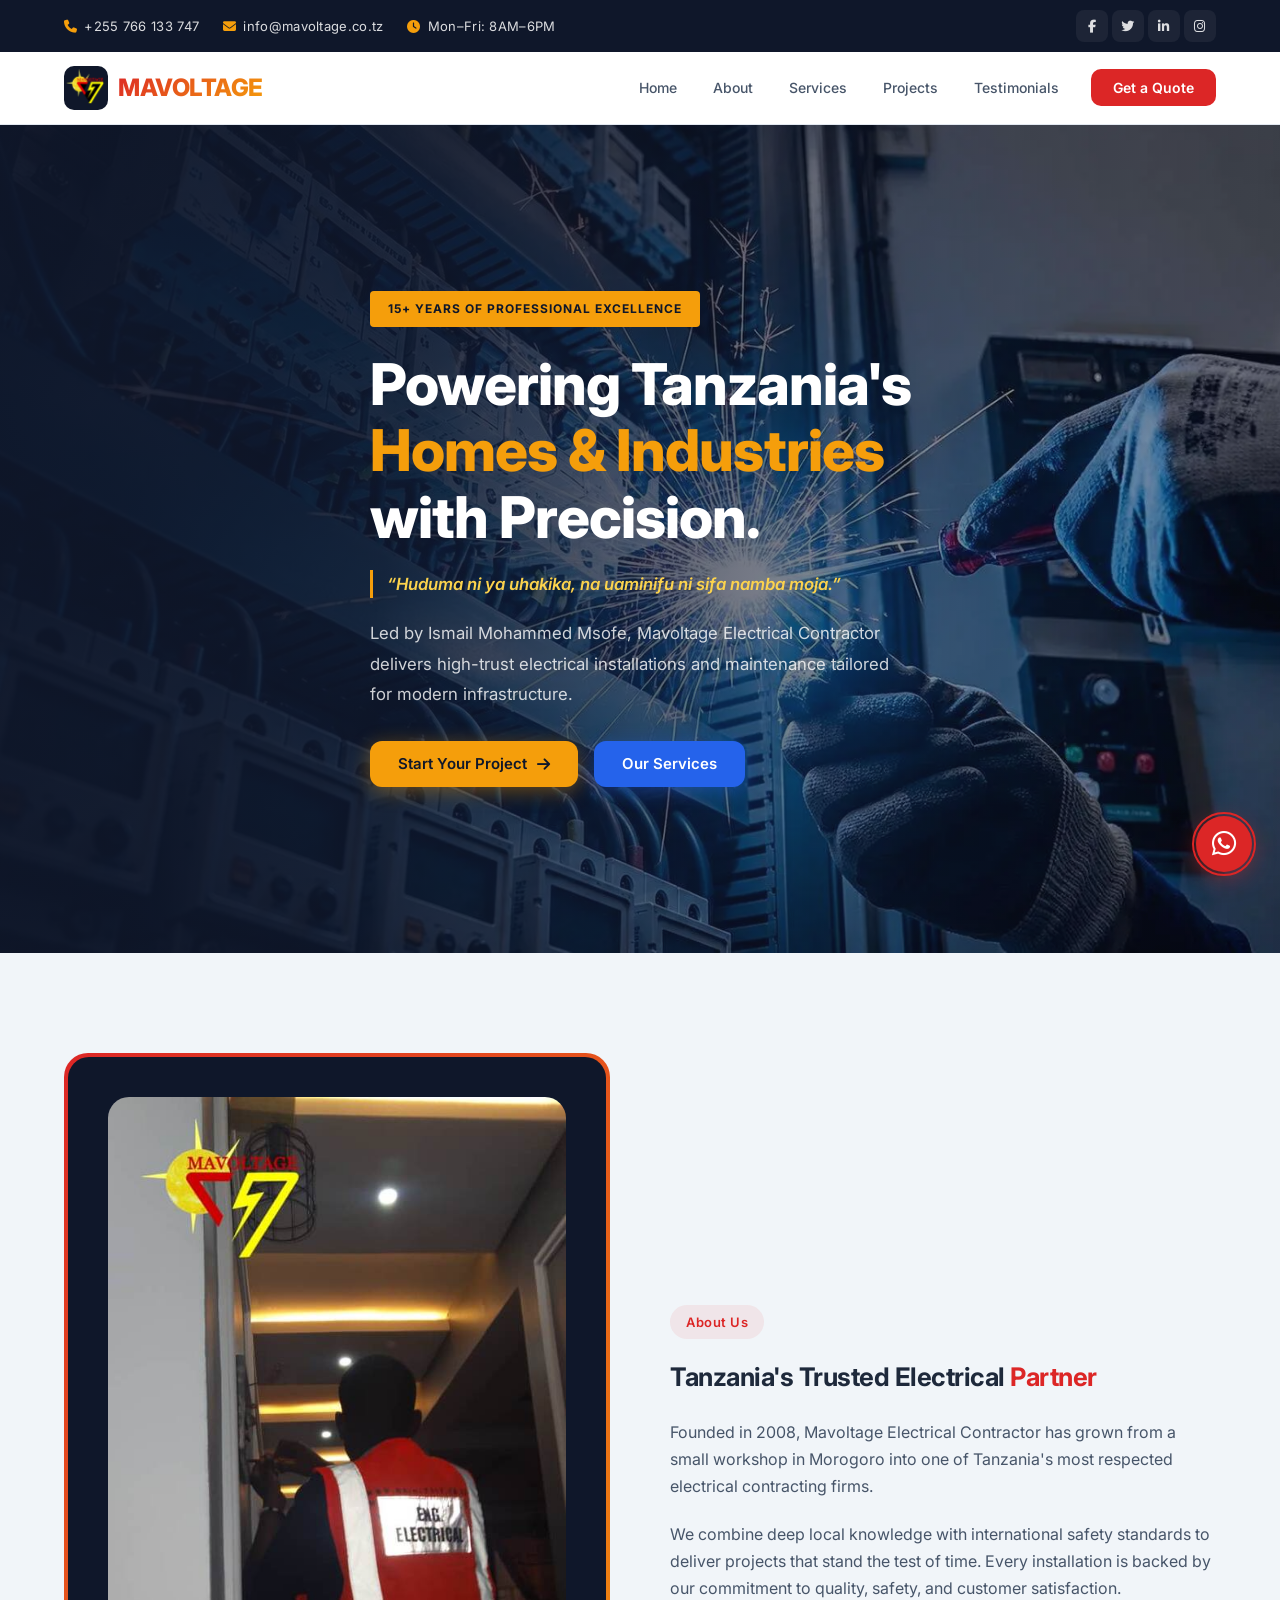
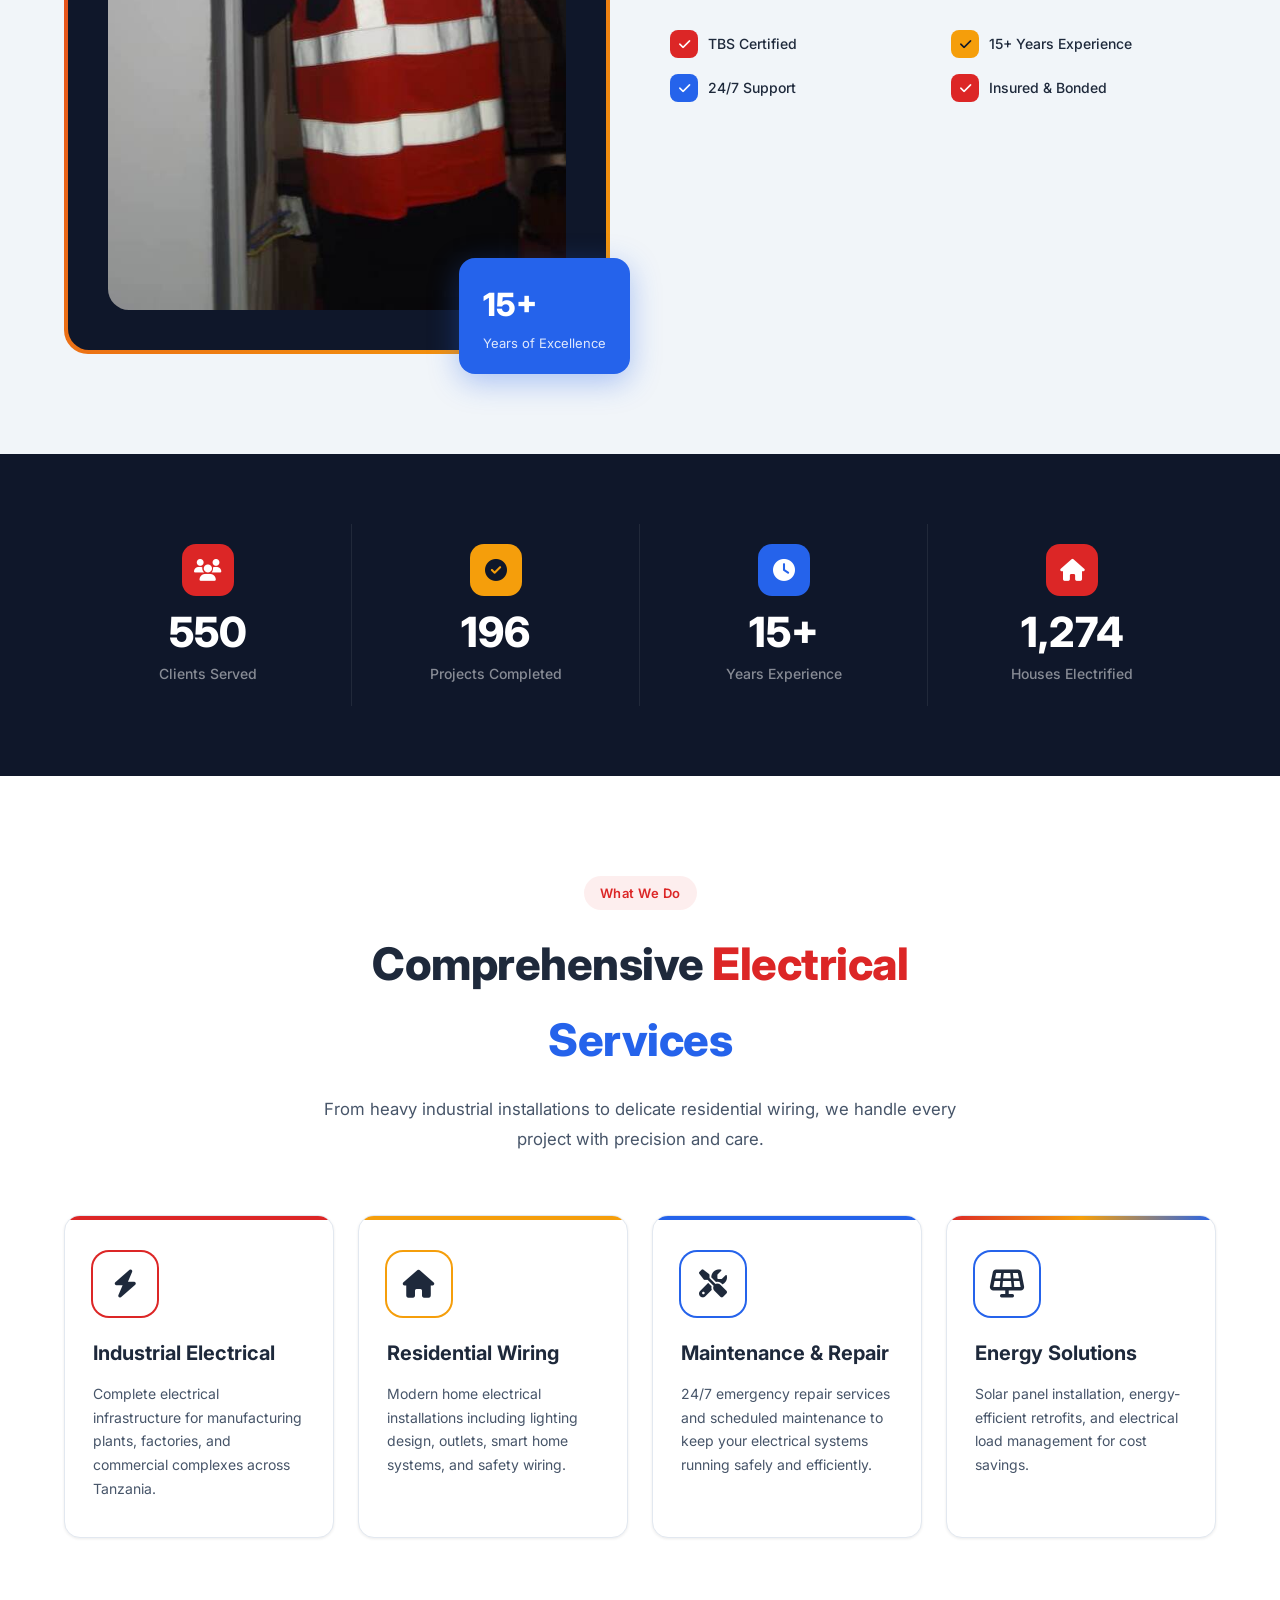
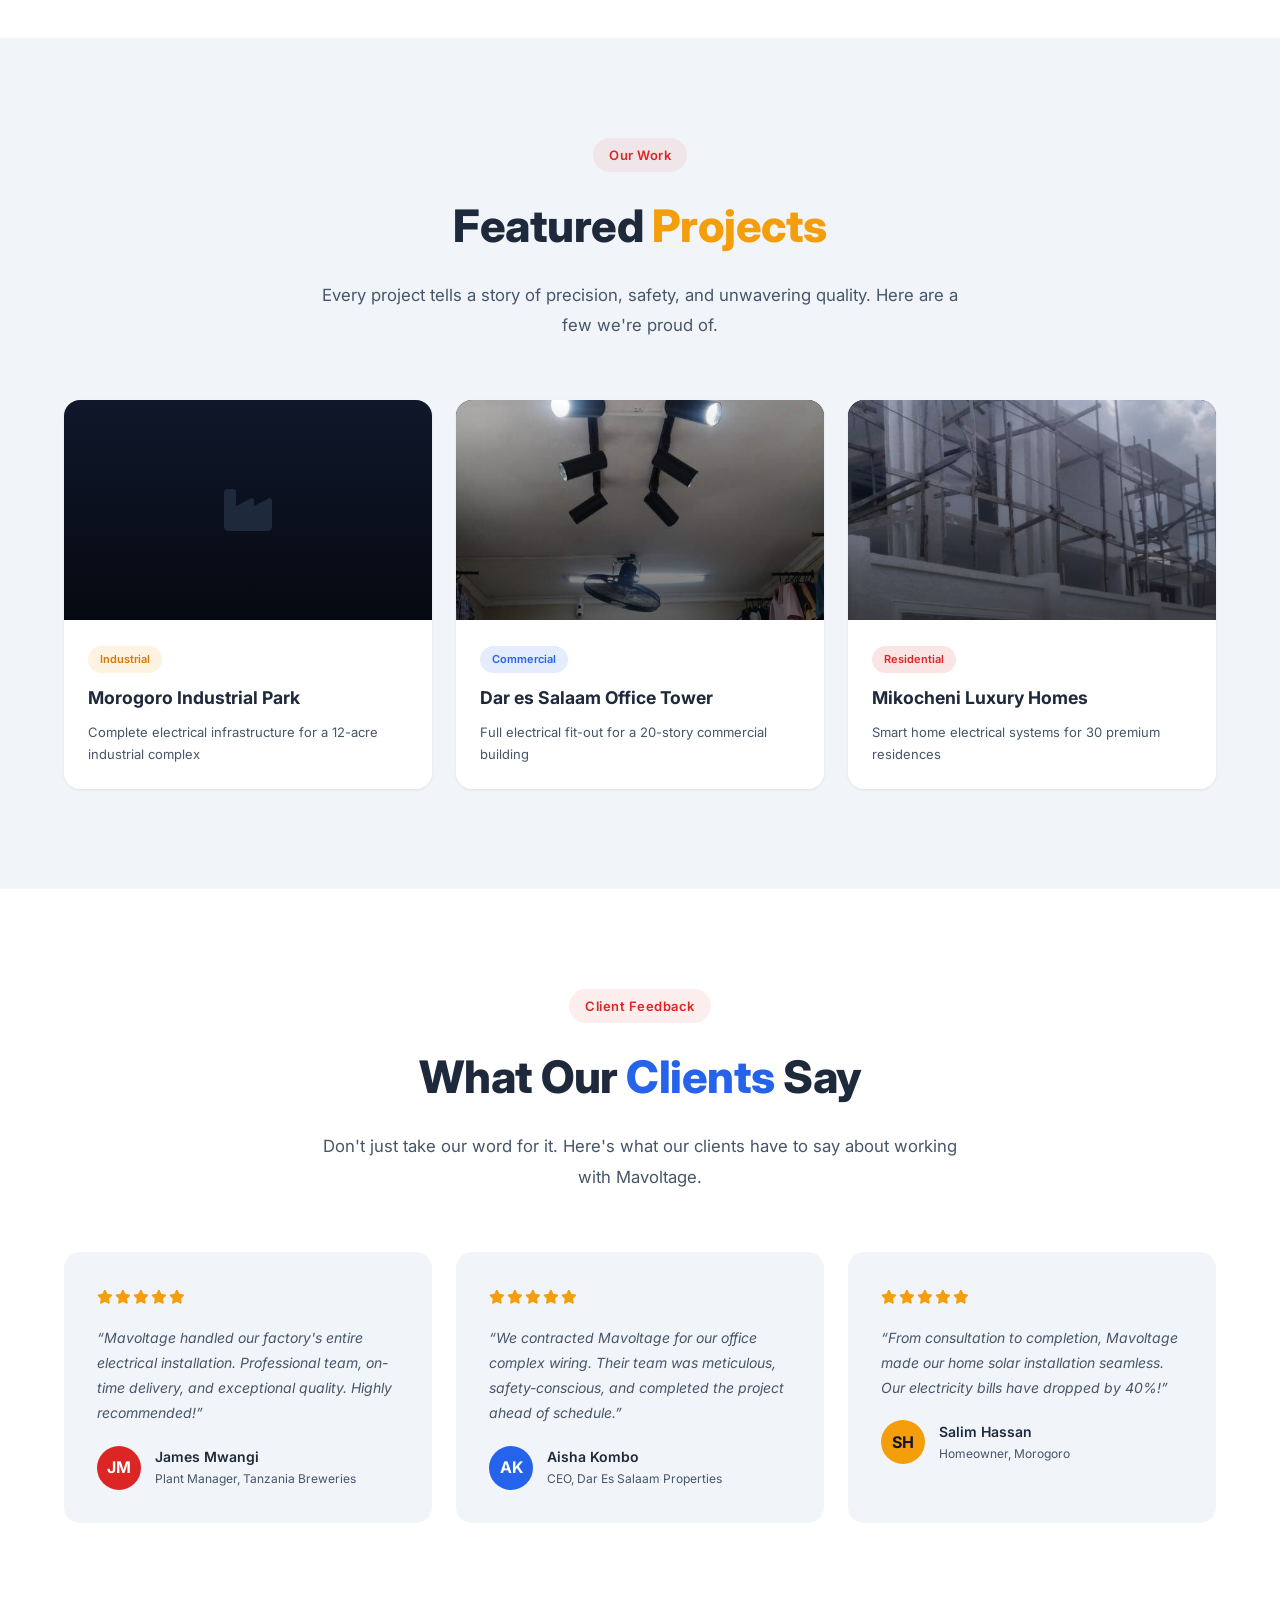
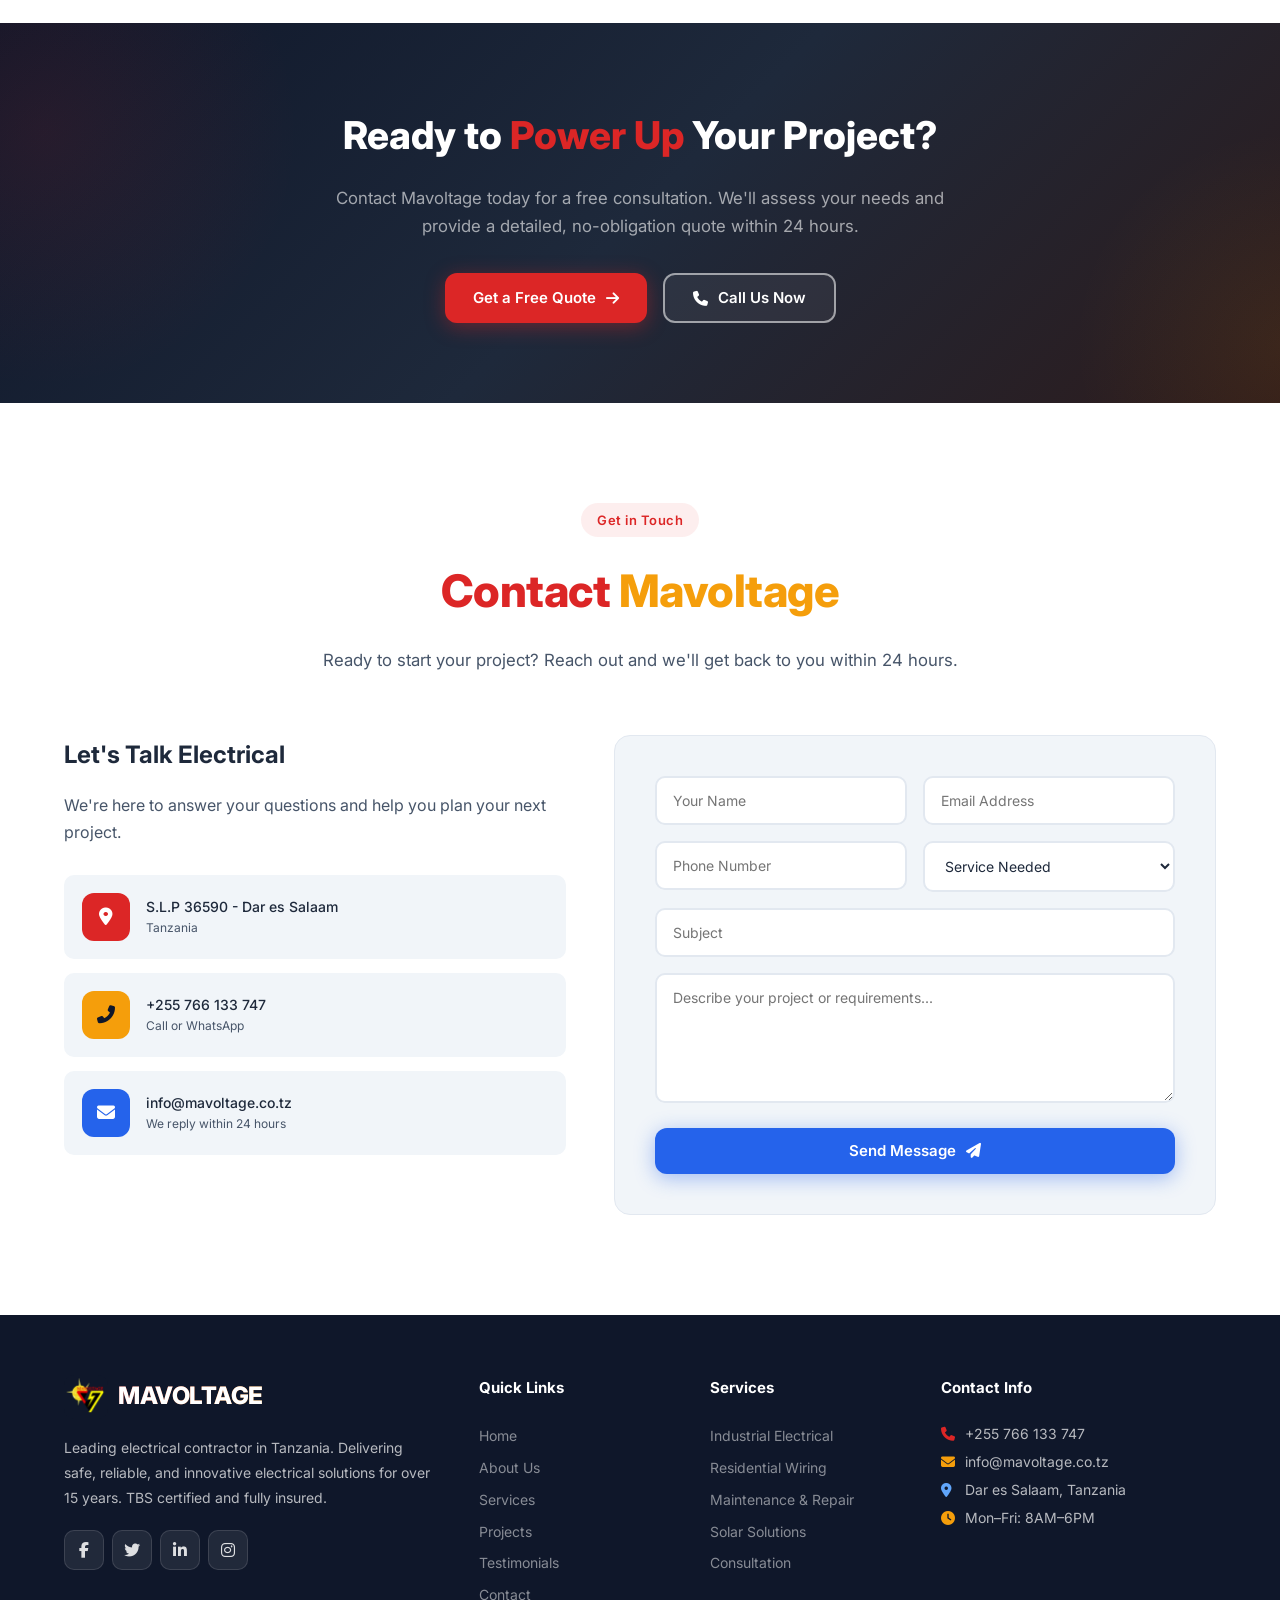
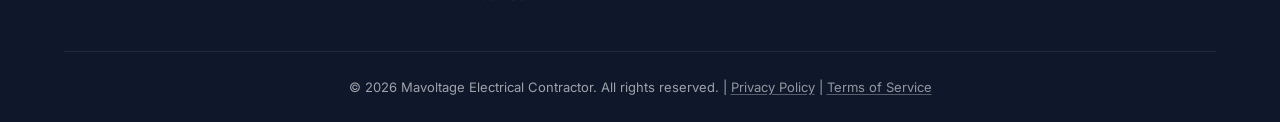
==== index.html @ 8968895c "feat: SEO metadata, accessibility fixes, Netlify forms, social links, sitemap" ====
<!DOCTYPE html>
<html lang="en">
<head>
    <meta charset="UTF-8">
    <meta name="viewport" content="width=device-width, initial-scale=1.0">
    <title>Mavoltage Electrical Contractor | Tanzania Electrical Services</title>
    <meta name="description" content="Mavoltage Electrical Contractor — 15+ years delivering safe, reliable electrical installations in Morogoro, Tanzania. Industrial, commercial, residential & solar. TBS certified.">
    <meta name="keywords" content="electrical contractor Tanzania, Morogoro electrician, solar installation Tanzania, industrial electrical Tanzania, commercial electrician Morogoro, residential wiring Tanzania, TBS certified electrician, electrical maintenance Tanzania">
    <meta name="author" content="Mavoltage Electrical Contractor">
    <meta name="robots" content="index, follow">
    <link rel="canonical" href="https://mavoltage.netlify.app/">

    <!-- TODO: swap to mavoltage.co.tz once DNS is confirmed live -->

    <!-- Open Graph -->
    <meta property="og:type" content="website">
    <meta property="og:site_name" content="Mavoltage Electrical Contractor">
    <meta property="og:title" content="Mavoltage Electrical Contractor | Tanzania Electrical Services">
    <meta property="og:description" content="Mavoltage Electrical Contractor — 15+ years delivering safe, reliable electrical installations in Morogoro, Tanzania. Industrial, commercial, residential & solar. TBS certified.">
    <meta property="og:url" content="https://mavoltage.netlify.app/">
    <meta property="og:image" content="https://mavoltage.netlify.app/assets/images/og-cover.jpg">
    <meta property="og:locale" content="en_TZ">

    <!-- Twitter Card -->
    <meta name="twitter:card" content="summary_large_image">
    <meta name="twitter:title" content="Mavoltage Electrical Contractor | Tanzania Electrical Services">
    <meta name="twitter:description" content="Mavoltage Electrical Contractor — 15+ years delivering safe, reliable electrical installations in Morogoro, Tanzania. Industrial, commercial, residential & solar. TBS certified.">
    <meta name="twitter:image" content="https://mavoltage.netlify.app/assets/images/og-cover.jpg">

    <!-- Favicon -->
    <link rel="icon" type="image/png" href="assets/icons/favicon.png">

    <link rel="stylesheet" href="https://cdnjs.cloudflare.com/ajax/libs/font-awesome/6.4.0/css/all.min.css">
    <link href="https://fonts.googleapis.com/css2?family=Inter:wght@400;500;600;700;800;900&display=swap" rel="stylesheet">

    <!-- Stylesheets -->
    <link rel="stylesheet" href="assets/css/main.css">
    <link rel="stylesheet" href="assets/css/components.css">
    <link rel="stylesheet" href="assets/css/sections.css">
    <link rel="stylesheet" href="assets/css/responsive.css">

    <!-- Preload hero image for LCP performance (after CSS to avoid contention) -->
    <link rel="preload" href="assets/images/hero.webp" as="image" type="image/webp">

    <!-- Schema.org Structured Data -->
    <script type="application/ld+json">
    {
      "@context": "https://schema.org",
      "@type": "LocalBusiness",
      "name": "Mavoltage Electrical Contractor",
      "image": "https://mavoltage.netlify.app/assets/images/og-cover.jpg",
      "url": "https://mavoltage.netlify.app/",
      "telephone": "+255-XXX-XXXXXX",
      "email": "info@mavoltage.co.tz",
      "priceRange": "$$",
      "address": {
        "@type": "PostalAddress",
        "addressLocality": "Morogoro",
        "addressCountry": "TZ"
      },
      "areaServed": "TZ",
      "foundingDate": "2008",
      "sameAs": [
        "https://www.instagram.com/mavoltage_tz"
      ],
      "openingHoursSpecification": {
        "@type": "OpeningHoursSpecification",
        "dayOfWeek": ["Monday","Tuesday","Wednesday","Thursday","Friday"],
        "opens": "08:00",
        "closes": "18:00"
      }
    }
    </script>
</head>
<body>
    <a href="#main-content" class="skip-link">Skip to main content</a>

    <!-- WhatsApp Float -->
    <div class="whatsapp-float">
        <a href="https://wa.me/255766133747" target="_blank" rel="noopener noreferrer" aria-label="Chat with us on WhatsApp">
            <i class="fab fa-whatsapp" aria-hidden="true"></i>
        </a>
        <span class="tooltip">Chat with us!</span>
    </div>

    <!-- ===== TOP BAR ===== -->
    <div class="top-bar">
        <div class="container">
            <div class="contact-info">
                <div>
                    <i class="fas fa-phone" aria-hidden="true"></i>
                    <a href="tel:+255766133747">+255 766 133 747</a>
                </div>
                <div>
                    <i class="fas fa-envelope" aria-hidden="true"></i>
                    <a href="mailto:info@mavoltage.co.tz">info@mavoltage.co.tz</a>
                </div>
                <div>
                    <i class="fas fa-clock" aria-hidden="true"></i>
                    Mon&ndash;Fri: 8AM&ndash;6PM
                </div>
            </div>
            <div class="social-icons">
                <!-- TODO: awaiting client-provided URL -->
                <a href="#" target="_blank" rel="noopener noreferrer" aria-label="Visit our Facebook page"><i class="fab fa-facebook-f" aria-hidden="true"></i></a>
                <!-- TODO: awaiting client-provided URL -->
                <a href="#" target="_blank" rel="noopener noreferrer" aria-label="Visit our X (Twitter) page"><i class="fab fa-twitter" aria-hidden="true"></i></a>
                <!-- TODO: awaiting client-provided URL -->
                <a href="#" target="_blank" rel="noopener noreferrer" aria-label="Visit our LinkedIn page"><i class="fab fa-linkedin-in" aria-hidden="true"></i></a>
                <a href="https://www.instagram.com/mavoltage_tz" target="_blank" rel="noopener noreferrer" aria-label="Visit our Instagram page"><i class="fab fa-instagram" aria-hidden="true"></i></a>
            </div>
        </div>
    </div>

    <!-- ===== NAVIGATION ===== -->
    <nav id="navbar" aria-label="Primary navigation">
        <div class="container">
            <a href="#home" class="logo">
                <div class="logo-icon"><img src="assets/icons/logo.png" alt="Mavoltage Electrical Contractor logo"></div>
                <span>MAVOLTAGE</span>
            </a>
            <button class="hamburger" id="hamburger" aria-label="Toggle menu" aria-expanded="false" aria-controls="navLinks">
                <span></span><span></span><span></span>
            </button>
            <ul class="nav-links" id="navLinks">
                <li><a href="#home" class="active" aria-current="page">Home</a></li>
                <li><a href="#about">About</a></li>
                <li><a href="#services">Services</a></li>
                <li><a href="#projects">Projects</a></li>
                <li><a href="#testimonials">Testimonials</a></li>
                <li><a href="#contact" class="nav-cta">Get a Quote</a></li>
            </ul>
        </div>
    </nav>

    <!-- ===== MAIN CONTENT ===== -->
    <main id="main-content">

    <!-- ===== HERO ===== -->
    <section class="hero" id="home">
        <div class="container">
            <div class="hero-content">
                <div class="hero-badge">15+ Years of Professional Excellence</div>
                <h1>
                    Powering Tanzania's<br>
                    <span class="highlight-yellow">Homes &amp; Industries</span><br>
                    with Precision.
                </h1>
                <p class="hero-slogan" lang="sw">&ldquo;Huduma ni ya uhakika, na uaminifu ni sifa namba moja.&rdquo;</p>
                <p class="hero-desc">Led by Ismail Mohammed Msofe, Mavoltage Electrical Contractor delivers high-trust electrical installations and maintenance tailored for modern infrastructure.</p>
                <div class="hero-buttons">
                    <a href="#contact" class="btn btn-yellow">Start Your Project <i class="fas fa-arrow-right" aria-hidden="true"></i></a>
                    <a href="#services" class="btn btn-blue">Our Services</a>
                </div>
            </div>
        </div>
    </section>

    <!-- ===== ABOUT ===== -->
    <section class="about" id="about">
        <div class="container">
            <div class="about-grid">
                <div class="about-image reveal">
                    <div class="image-frame">
                        <div class="inner">
                            <img src="assets/images/about/mavoltage-about-technician-fieldwork-01.jpg" alt="Mavoltage electrical technician performing fieldwork installation, Morogoro" width="563" height="1000" class="about-photo">
                        </div>
                    </div>
                    <div class="exp-badge">
                        <div class="num">15+</div>
                        <div class="txt">Years of Excellence</div>
                    </div>
                </div>
                <div class="about-text reveal reveal-delay-1">
                    <div class="section-header" style="text-align: left; margin-bottom: 20px;">
                        <div class="tag">About Us</div>
                        <h2 style="font-size: 1.6rem; font-weight: 700; letter-spacing: -0.5px;">Tanzania's Trusted Electrical <span class="mark-red">Partner</span></h2>
                    </div>
                    <p>Founded in 2008, Mavoltage Electrical Contractor has grown from a small workshop in Morogoro into one of Tanzania's most respected electrical contracting firms.</p>
                    <p>We combine deep local knowledge with international safety standards to deliver projects that stand the test of time. Every installation is backed by our commitment to quality, safety, and customer satisfaction.</p>
                    <div class="about-features">
                        <div class="feat"><i class="fas fa-check" aria-hidden="true"></i> TBS Certified</div>
                        <div class="feat"><i class="fas fa-check" aria-hidden="true"></i> 15+ Years Experience</div>
                        <div class="feat"><i class="fas fa-check" aria-hidden="true"></i> 24/7 Support</div>
                        <div class="feat"><i class="fas fa-check" aria-hidden="true"></i> Insured &amp; Bonded</div>
                    </div>
                </div>
            </div>
        </div>
    </section>

    <!-- ===== STATS ===== -->
    <section class="stats">
        <div class="container">
            <div class="stat-item reveal">
                <div class="icon"><i class="fas fa-users" aria-hidden="true"></i></div>
                <div class="num"><span class="counter" data-target="864">0</span></div>
                <div class="label">Clients Served</div>
            </div>
            <div class="stat-item reveal reveal-delay-1">
                <div class="icon"><i class="fas fa-check-circle" aria-hidden="true"></i></div>
                <div class="num"><span class="counter" data-target="266">0</span></div>
                <div class="label">Projects Completed</div>
            </div>
            <div class="stat-item reveal reveal-delay-2">
                <div class="icon"><i class="fas fa-clock" aria-hidden="true"></i></div>
                <div class="num">15+</div>
                <div class="label">Years Experience</div>
            </div>
            <div class="stat-item reveal reveal-delay-3">
                <div class="icon"><i class="fas fa-home" aria-hidden="true"></i></div>
                <div class="num"><span class="counter" data-target="2048">0</span></div>
                <div class="label">Houses Electrified</div>
            </div>
        </div>
    </section>

    <!-- ===== SERVICES ===== -->
    <section class="services" id="services">
        <div class="container">
            <div class="section-header reveal">
                <div class="tag">What We Do</div>
                <h2>Comprehensive <span class="mark-red">Electrical</span> <span class="mark-blue">Services</span></h2>
                <p>From heavy industrial installations to delicate residential wiring, we handle every project with precision and care.</p>
            </div>
            <div class="services-grid">
                <div class="service-card reveal reveal-delay-1">
                    <div class="service-icon"><i class="fas fa-bolt" aria-hidden="true"></i></div>
                    <h3>Industrial Electrical</h3>
                    <p>Complete electrical infrastructure for manufacturing plants, factories, and commercial complexes across Tanzania.</p>
                </div>
                <div class="service-card reveal reveal-delay-2">
                    <div class="service-icon"><i class="fas fa-home" aria-hidden="true"></i></div>
                    <h3>Residential Wiring</h3>
                    <p>Modern home electrical installations including lighting design, outlets, smart home systems, and safety wiring.</p>
                </div>
                <div class="service-card reveal reveal-delay-3">
                    <div class="service-icon"><i class="fas fa-tools" aria-hidden="true"></i></div>
                    <h3>Maintenance &amp; Repair</h3>
                    <p>24/7 emergency repair services and scheduled maintenance to keep your electrical systems running safely and efficiently.</p>
                </div>
                <div class="service-card reveal reveal-delay-4">
                    <div class="service-icon"><i class="fas fa-solar-panel" aria-hidden="true"></i></div>
                    <h3>Energy Solutions</h3>
                    <p>Solar panel installation, energy-efficient retrofits, and electrical load management for cost savings.</p>
                </div>
            </div>
        </div>
    </section>

    <!-- ===== PROJECTS ===== -->
    <section class="projects" id="projects">
        <div class="container">
            <div class="section-header reveal">
                <div class="tag">Our Work</div>
                <h2>Featured <span class="mark-yellow">Projects</span></h2>
                <p>Every project tells a story of precision, safety, and unwavering quality. Here are a few we're proud of.</p>
            </div>
            <div class="projects-grid">
                <div class="project-card reveal reveal-delay-1">
                    <div class="thumb">
                        <i class="fas fa-industry" aria-hidden="true"></i>
                        <div class="overlay"></div>
                    </div>
                    <div class="info">
                        <span class="tag-sm">Industrial</span>
                        <h3>Morogoro Industrial Park</h3>
                        <p>Complete electrical infrastructure for a 12-acre industrial complex</p>
                    </div>
                </div>
                <div class="project-card reveal reveal-delay-2">
                    <div class="thumb">
                        <img src="assets/images/projects/mavoltage-projects-commercial-lighting-01.jpg" alt="Commercial electrical lighting installation in an office building, Dar es Salaam" width="581" height="918" loading="lazy" class="project-thumb">
                        <div class="overlay"></div>
                    </div>
                    <div class="info">
                        <span class="tag-sm">Commercial</span>
                        <h3>Dar es Salaam Office Tower</h3>
                        <p>Full electrical fit-out for a 20-story commercial building</p>
                    </div>
                </div>
                <div class="project-card reveal reveal-delay-3">
                    <div class="thumb">
                        <img src="assets/images/projects/mavoltage-projects-residential-construction-01.jpg" alt="Two-story residential house exterior under construction with electrical power infrastructure, Morogoro" width="641" height="1000" loading="lazy" class="project-thumb">
                        <div class="overlay"></div>
                    </div>
                    <div class="info">
                        <span class="tag-sm">Residential</span>
                        <h3>Mikocheni Luxury Homes</h3>
                        <p>Smart home electrical systems for 30 premium residences</p>
                    </div>
                </div>
            </div>
        </div>
    </section>

    <!-- ===== TESTIMONIALS ===== -->
    <section class="testimonials" id="testimonials">
        <div class="container">
            <div class="section-header reveal">
                <div class="tag">Client Feedback</div>
                <h2>What Our <span class="mark-blue">Clients</span> Say</h2>
                <p>Don't just take our word for it. Here's what our clients have to say about working with Mavoltage.</p>
            </div>
            <div class="testimonial-grid">
                <div class="testimonial-card reveal reveal-delay-1">
                    <div class="stars"><i class="fas fa-star" aria-hidden="true"></i><i class="fas fa-star" aria-hidden="true"></i><i class="fas fa-star" aria-hidden="true"></i><i class="fas fa-star" aria-hidden="true"></i><i class="fas fa-star" aria-hidden="true"></i></div>
                    <div class="quote">&ldquo;Mavoltage handled our factory's entire electrical installation. Professional team, on-time delivery, and exceptional quality. Highly recommended!&rdquo;</div>
                    <div class="author">
                        <div class="avatar">JM</div>
                        <div>
                            <div class="name">James Mwangi</div>
                            <div class="role">Plant Manager, Tanzania Breweries</div>
                        </div>
                    </div>
                </div>
                <div class="testimonial-card reveal reveal-delay-2">
                    <div class="stars"><i class="fas fa-star" aria-hidden="true"></i><i class="fas fa-star" aria-hidden="true"></i><i class="fas fa-star" aria-hidden="true"></i><i class="fas fa-star" aria-hidden="true"></i><i class="fas fa-star" aria-hidden="true"></i></div>
                    <div class="quote">&ldquo;We contracted Mavoltage for our office complex wiring. Their team was meticulous, safety-conscious, and completed the project ahead of schedule.&rdquo;</div>
                    <div class="author">
                        <div class="avatar">AK</div>
                        <div>
                            <div class="name">Aisha Kombo</div>
                            <div class="role">CEO, Dar Es Salaam Properties</div>
                        </div>
                    </div>
                </div>
                <div class="testimonial-card reveal reveal-delay-3">
                    <div class="stars"><i class="fas fa-star" aria-hidden="true"></i><i class="fas fa-star" aria-hidden="true"></i><i class="fas fa-star" aria-hidden="true"></i><i class="fas fa-star" aria-hidden="true"></i><i class="fas fa-star" aria-hidden="true"></i></div>
                    <div class="quote">&ldquo;From consultation to completion, Mavoltage made our home solar installation seamless. Our electricity bills have dropped by 40%!&rdquo;</div>
                    <div class="author">
                        <div class="avatar">SH</div>
                        <div>
                            <div class="name">Salim Hassan</div>
                            <div class="role">Homeowner, Morogoro</div>
                        </div>
                    </div>
                </div>
            </div>
        </div>
    </section>

    <!-- ===== CTA BANNER ===== -->
    <section class="cta-banner">
        <div class="container">
            <div class="cta-content reveal">
                <h2>Ready to <span style="color: var(--red);">Power Up</span> Your Project?</h2>
                <p>Contact Mavoltage today for a free consultation. We'll assess your needs and provide a detailed, no-obligation quote within 24 hours.</p>
                <div class="btn-group">
                    <a href="#contact" class="btn btn-red">Get a Free Quote <i class="fas fa-arrow-right" aria-hidden="true"></i></a>
                    <a href="tel:+255766133747" class="btn btn-outline"><i class="fas fa-phone" aria-hidden="true"></i> Call Us Now</a>
                </div>
            </div>
        </div>
    </section>

    <!-- ===== CONTACT ===== -->
    <section class="contact" id="contact">
        <div class="container">
            <div class="section-header reveal">
                <div class="tag">Get in Touch</div>
                <h2><span class="mark-red">Contact</span> <span class="mark-yellow">Mavoltage</span></h2>
                <p>Ready to start your project? Reach out and we'll get back to you within 24 hours.</p>
            </div>
            <div class="contact-grid">
                <div class="contact-info-side reveal">
                    <h3>Let's Talk <span class="mark-blue">Electrical</span></h3>
                    <p>We're here to answer your questions and help you plan your next project.</p>
                    <div class="contact-card">
                        <div class="icon-wrap"><i class="fas fa-map-marker-alt" aria-hidden="true"></i></div>
                        <div>
                            <div class="cc-text">S.L.P 36590 - Dar es Salaam</div>
                            <div class="cc-sub">Tanzania</div>
                        </div>
                    </div>
                    <div class="contact-card">
                        <div class="icon-wrap"><i class="fas fa-phone-alt" aria-hidden="true"></i></div>
                        <div>
                            <div class="cc-text">+255 766 133 747</div>
                            <div class="cc-sub">Call or WhatsApp</div>
                        </div>
                    </div>
                    <div class="contact-card">
                        <div class="icon-wrap"><i class="fas fa-envelope" aria-hidden="true"></i></div>
                        <div>
                            <div class="cc-text">info@mavoltage.co.tz</div>
                            <div class="cc-sub">We reply within 24 hours</div>
                        </div>
                    </div>
                </div>
                <div class="contact-form-wrap reveal reveal-delay-1">
                    <form id="contactForm" aria-label="Contact form" novalidate data-netlify="true" name="contact">
                        <input type="hidden" name="form-name" value="contact">
                        <p class="hidden-field"><label>Don't fill this out: <input name="bot-field"></label></p>
                        <div class="form-row">
                            <div class="form-group">
                                <label for="cf-name" class="visually-hidden">Your Name</label>
                                <input type="text" id="cf-name" name="name" placeholder="Your Name" autocomplete="name" required>
                            </div>
                            <div class="form-group">
                                <label for="cf-email" class="visually-hidden">Email Address</label>
                                <input type="email" id="cf-email" name="email" placeholder="Email Address" autocomplete="email" required>
                            </div>
                        </div>
                        <div class="form-row">
                            <div class="form-group">
                                <label for="cf-phone" class="visually-hidden">Phone Number</label>
                                <input type="tel" id="cf-phone" name="phone" placeholder="Phone Number" autocomplete="tel">
                            </div>
                            <div class="form-group">
                                <label for="cf-service" class="visually-hidden">Service Needed</label>
                                <select id="cf-service" name="service">
                                    <option value="">Service Needed</option>
                                    <option>Industrial Electrical</option>
                                    <option>Residential Wiring</option>
                                    <option>Maintenance &amp; Repair</option>
                                    <option>Solar / Energy Solutions</option>
                                    <option>Consultation</option>
                                </select>
                            </div>
                        </div>
                        <div class="form-group">
                            <label for="cf-subject" class="visually-hidden">Subject</label>
                            <input type="text" id="cf-subject" name="subject" placeholder="Subject">
                        </div>
                        <div class="form-group">
                            <label for="cf-message" class="visually-hidden">Describe your project or requirements</label>
                            <textarea id="cf-message" name="message" placeholder="Describe your project or requirements..." required></textarea>
                        </div>
                        <button type="submit" class="btn btn-blue" style="width: 100%; justify-content: center;">
                            Send Message <i class="fas fa-paper-plane" aria-hidden="true"></i>
                        </button>
                        <p id="cf-status" class="visually-hidden" role="status" aria-live="polite"></p>
                    </form>
                </div>
            </div>
        </div>
    </section>

    </main>

    <!-- ===== FOOTER ===== -->
    <footer>
        <div class="container">
            <div class="footer-grid">
                <div class="footer-col">
                    <a href="#" class="logo">
                        <div class="logo-icon"><img src="assets/icons/logo.png" alt="Mavoltage Electrical Contractor logo"></div>
                        <span>MAVOLTAGE</span>
                    </a>
                    <p>Leading electrical contractor in Tanzania. Delivering safe, reliable, and innovative electrical solutions for over 15 years. TBS certified and fully insured.</p>
                    <div class="footer-social">
                        <!-- TODO: awaiting client-provided URL -->
                        <a href="#" aria-label="Facebook"><i class="fab fa-facebook-f" aria-hidden="true"></i></a>
                        <!-- TODO: awaiting client-provided URL -->
                        <a href="#" aria-label="Twitter"><i class="fab fa-twitter" aria-hidden="true"></i></a>
                        <!-- TODO: awaiting client-provided URL -->
                        <a href="#" aria-label="LinkedIn"><i class="fab fa-linkedin-in" aria-hidden="true"></i></a>
                        <a href="https://www.instagram.com/mavoltage_tz" target="_blank" rel="noopener noreferrer" aria-label="Instagram"><i class="fab fa-instagram" aria-hidden="true"></i></a>
                    </div>
                </div>
                <div class="footer-col">
                    <h4>Quick Links</h4>
                    <div class="footer-links">
                        <a href="#home">Home</a>
                        <a href="#about">About Us</a>
                        <a href="#services">Services</a>
                        <a href="#projects">Projects</a>
                        <a href="#testimonials">Testimonials</a>
                        <a href="#contact">Contact</a>
                    </div>
                </div>
                <div class="footer-col">
                    <h4>Services</h4>
                    <div class="footer-links">
                        <a href="#">Industrial Electrical</a>
                        <a href="#">Residential Wiring</a>
                        <a href="#">Maintenance &amp; Repair</a>
                        <a href="#">Solar Solutions</a>
                        <a href="#">Consultation</a>
                    </div>
                </div>
                <div class="footer-col">
                    <h4>Contact Info</h4>
                    <div style="font-size: 14px; line-height: 2;">
                        <div><i class="fas fa-phone" aria-hidden="true" style="width: 20px; color: var(--red);"></i> +255 766 133 747</div>
                        <div><i class="fas fa-envelope" aria-hidden="true" style="width: 20px; color: var(--yellow);"></i> info@mavoltage.co.tz</div>
                        <div><i class="fas fa-map-marker-alt" aria-hidden="true" style="width: 20px; color: var(--blue-light);"></i> Dar es Salaam, Tanzania</div>
                        <div><i class="fas fa-clock" aria-hidden="true" style="width: 20px; color: var(--yellow);"></i> Mon&ndash;Fri: 8AM&ndash;6PM</div>
                    </div>
                </div>
            </div>
            <div class="footer-bottom">
                &copy; <span id="year">2026</span> Mavoltage Electrical Contractor. All rights reserved. | <a href="privacy-policy.html">Privacy Policy</a> | <a href="terms.html">Terms of Service</a>
            </div>
        </div>
    </footer>

    <script src="assets/js/main.js"></script>
    <script src="assets/js/nav.js"></script>
    <script src="assets/js/animations.js"></script>
    <script src="assets/js/form.js"></script>
</body>
</html>
---- assets/css/main.css ----
/* ===== MAIN.CSS � Variables, Reset, Base Typography ===== */

:root {
    --red: #DC2626;
    --red-dark: #B91C1C;
    --yellow: #F59E0B;
    --yellow-light: #FCD34D;
    --blue: #2563EB;
    --blue-dark: #1D4ED8;
    --blue-light: #60A5FA;
    --dark: #1E293B;
    --darker: #0F172A;
    --light: #FFFFFF;
    --grey: #475569;
    --grey-light: #F1F5F9;
    --grey-border: #E2E8F0;
    --shadow-sm: 0 1px 3px rgba(0,0,0,0.08);
    --shadow-md: 0 4px 20px rgba(0,0,0,0.1);
    --shadow-lg: 0 10px 40px rgba(0,0,0,0.12);
    --hero-photo-fallback: url('../images/hero.jpg');
    --radius: 16px;
    --radius-sm: 10px;
    --transition: 0.4s cubic-bezier(0.4, 0, 0.2, 1);
}

* {
    margin: 0;
    padding: 0;
    box-sizing: border-box;
}

html {
    scroll-behavior: smooth;
}

body {
    font-family: 'Inter', -apple-system, BlinkMacSystemFont, sans-serif;
    background: var(--light);
    color: var(--dark);
    line-height: 1.7;
    overflow-x: hidden;
}

.container {
    max-width: 1200px;
    margin: 0 auto;
    padding: 0 24px;
}

.skip-link {
    position: absolute;
    left: -9999px;
    top: 0;
    background: var(--red, #DC2626);
    color: #fff;
    padding: 12px 20px;
    z-index: 10000;
    border-radius: 0 0 8px 0;
    font-weight: 600;
    text-decoration: none;
}
.skip-link:focus {
    left: 0;
}

a:focus-visible,
button:focus-visible,
input:focus-visible,
textarea:focus-visible,
select:focus-visible {
    outline: 3px solid #2563EB;
    outline-offset: 2px;
}

.visually-hidden {
    position: absolute;
    width: 1px;
    height: 1px;
    padding: 0;
    margin: -1px;
    overflow: hidden;
    clip: rect(0,0,0,0);
    white-space: nowrap;
    border: 0;
}

@media (prefers-reduced-motion: reduce) {
    *, *::before, *::after {
        animation-duration: 0.01ms !important;
        animation-iteration-count: 1 !important;
        transition-duration: 0.01ms !important;
        scroll-behavior: auto !important;
    }
}
---- assets/css/components.css ----
/* ===== COMPONENTS.CSS � Buttons, Nav, Cards, Forms, Badges ===== */

/* --- Buttons --- */
.btn {
    display: inline-flex;
    align-items: center;
    gap: 10px;
    padding: 14px 28px;
    border-radius: 12px;
    text-decoration: none;
    font-weight: 600;
    font-size: 15px;
    transition: var(--transition);
    border: none;
    cursor: pointer;
    font-family: inherit;
    line-height: 1.2;
}
.btn-red {
    background: var(--red);
    color: white;
    box-shadow: 0 4px 20px rgba(220,38,38,0.4);
}
.btn-red:hover {
    background: var(--red-dark);
    transform: translateY(-2px);
    box-shadow: 0 8px 28px rgba(220,38,38,0.5);
}
.btn-blue {
    background: var(--blue);
    color: white;
    box-shadow: 0 4px 20px rgba(37,99,235,0.4);
}
.btn-blue:hover {
    background: var(--blue-dark);
    transform: translateY(-2px);
    box-shadow: 0 8px 28px rgba(37,99,235,0.5);
}
.btn-outline {
    background: rgba(255,255,255,0.06);
    color: white;
    border: 2px solid rgba(255,255,255,0.55);
}
.btn-outline:hover {
    border-color: white;
    background: rgba(255,255,255,0.16);
    transform: translateY(-2px);
}
.btn-yellow {
    background: var(--yellow);
    color: var(--darker);
    box-shadow: 0 4px 20px rgba(245,158,11,0.4);
}
.btn-yellow:hover {
    background: #D97706;
    color: white;
    transform: translateY(-2px);
    box-shadow: 0 8px 28px rgba(245,158,11,0.5);
}
.btn:active {
    transform: translateY(0);
}
.btn:disabled {
    opacity: 0.7;
    cursor: not-allowed;
    transform: none !important;
}

/* --- Top Bar --- */
.top-bar {
    background: var(--darker);
    color: rgba(255,255,255,0.85);
    padding: 10px 0;
    font-size: 13px;
    letter-spacing: 0.3px;
}
.top-bar .container {
    display: flex;
    justify-content: space-between;
    align-items: center;
    flex-wrap: wrap;
    gap: 8px;
}
.top-bar .contact-info {
    display: flex;
    gap: 24px;
    flex-wrap: wrap;
}
.top-bar .contact-info a {
    color: rgba(255,255,255,0.85);
    text-decoration: none;
    transition: color 0.3s;
    display: inline-flex;
    align-items: center;
    gap: 6px;
}
.top-bar .contact-info a:hover {
    color: var(--yellow-light);
}
.top-bar .contact-info i {
    color: var(--yellow);
    width: 16px;
}
.top-bar .social-icons {
    display: flex;
    gap: 4px;
}
.top-bar .social-icons a {
    color: rgba(255,255,255,0.85);
    width: 32px;
    height: 32px;
    display: flex;
    align-items: center;
    justify-content: center;
    border-radius: 8px;
    background: rgba(255,255,255,0.06);
    transition: all 0.3s;
    text-decoration: none;
}
.top-bar .social-icons a:hover {
    color: var(--darker);
    background: var(--yellow);
}

/* --- Navigation --- */
nav {
    background: rgba(255,255,255,0.95);
    backdrop-filter: blur(12px);
    -webkit-backdrop-filter: blur(12px);
    border-bottom: 1px solid var(--grey-border);
    position: sticky;
    top: 0;
    z-index: 1000;
    transition: var(--transition);
}
nav.scrolled {
    box-shadow: var(--shadow-md);
}
nav .container {
    display: flex;
    justify-content: space-between;
    align-items: center;
    height: 72px;
}
.logo {
    display: flex;
    align-items: center;
    gap: 10px;
    text-decoration: none;
    color: var(--dark);
    font-size: 24px;
    font-weight: 800;
    letter-spacing: -0.5px;
}
.logo .logo-icon {
    width: 44px;
    height: 44px;
    background: var(--darker);
    border-radius: 10px;
    overflow: hidden;
    display: flex;
    align-items: center;
    justify-content: center;
    transition: transform 0.4s;
    flex-shrink: 0;
}
.logo .logo-icon img {
    width: 100%;
    height: 100%;
    object-fit: cover;
    display: block;
}
.logo:hover .logo-icon {
    transform: scale(1.05);
}
.logo span {
    background: linear-gradient(135deg, var(--red), var(--yellow));
    -webkit-background-clip: text;
    -webkit-text-fill-color: transparent;
    background-clip: text;
}
.nav-links {
    display: flex;
    list-style: none;
    gap: 4px;
    align-items: center;
}
.nav-links a {
    text-decoration: none;
    color: var(--grey);
    font-weight: 500;
    font-size: 14px;
    padding: 8px 16px;
    border-radius: 8px;
    transition: all 0.3s;
    position: relative;
}
.nav-links a:hover {
    color: var(--dark);
    background: var(--grey-light);
}
.nav-links a.active {
    color: var(--red-dark);
    background: rgba(220,38,38,0.08);
}
.nav-links .nav-cta {
    background: var(--red);
    color: white !important;
    padding: 10px 22px;
    border-radius: 10px;
    font-weight: 600;
    margin-left: 12px;
}
.nav-links .nav-cta:hover {
    background: var(--red-dark);
    transform: translateY(-1px);
    box-shadow: 0 4px 16px rgba(220,38,38,0.35);
}
.hamburger {
    display: none;
    flex-direction: column;
    gap: 5px;
    cursor: pointer;
    padding: 8px;
    background: none;
    border: none;
}
.hamburger span {
    width: 26px;
    height: 2.5px;
    background: var(--dark);
    border-radius: 4px;
    transition: var(--transition);
}
.hamburger.active span:nth-child(1) {
    transform: rotate(45deg) translate(5px, 5px);
}
.hamburger.active span:nth-child(2) {
    opacity: 0;
    transform: translateX(-8px);
}
.hamburger.active span:nth-child(3) {
    transform: rotate(-45deg) translate(6px, -6px);
}

/* --- WhatsApp Float --- */
.whatsapp-float {
    position: fixed;
    bottom: 28px;
    right: 28px;
    z-index: 9999;
}
.whatsapp-float a {
    display: flex;
    align-items: center;
    justify-content: center;
    width: 56px;
    height: 56px;
    background: var(--red);
    color: white;
    border-radius: 50%;
    text-decoration: none;
    box-shadow: 0 6px 24px rgba(220, 38, 38, 0.45);
    transition: var(--transition);
    position: relative;
}
.whatsapp-float a::before {
    content: '';
    position: absolute;
    inset: -4px;
    border-radius: 50%;
    border: 2px solid var(--red);
    animation: wa-ring 2s infinite;
}
@keyframes wa-ring {
    0% { transform: scale(1); opacity: 0.6; }
    100% { transform: scale(1.4); opacity: 0; }
}
.whatsapp-float a:hover {
    transform: scale(1.1) rotate(-5deg);
    background: var(--red-dark);
    box-shadow: 0 8px 32px rgba(220, 38, 38, 0.6);
}
.whatsapp-float a i {
    font-size: 28px;
}
.whatsapp-float .tooltip {
    position: absolute;
    right: 68px;
    top: 50%;
    transform: translateY(-50%);
    background: var(--dark);
    color: white;
    padding: 8px 16px;
    border-radius: 8px;
    font-size: 13px;
    font-weight: 500;
    white-space: nowrap;
    opacity: 0;
    pointer-events: none;
    transition: var(--transition);
}
.whatsapp-float .tooltip::after {
    content: '';
    position: absolute;
    right: -6px;
    top: 50%;
    transform: translateY(-50%);
    border: 6px solid transparent;
    border-left-color: var(--dark);
}
.whatsapp-float a:hover + .tooltip {
    opacity: 1;
}

/* --- Section Header --- */
.section-header {
    text-align: center;
    max-width: 640px;
    margin: 0 auto 60px;
}
.section-header .tag {
    display: inline-block;
    padding: 6px 16px;
    background: rgba(220,38,38,0.08);
    color: var(--red);
    border-radius: 100px;
    font-size: 13px;
    font-weight: 600;
    margin-bottom: 16px;
    letter-spacing: 0.5px;
}
.section-header h2 {
    font-size: clamp(1.8rem, 3.5vw, 2.8rem);
    font-weight: 800;
    letter-spacing: -0.5px;
    margin-bottom: 16px;
}
.section-header h2 .mark-red { color: var(--red); }
.section-header h2 .mark-yellow { color: var(--yellow); }
.section-header h2 .mark-blue { color: var(--blue); }
.section-header p {
    color: var(--grey);
    font-size: 1.05rem;
    line-height: 1.8;
}

/* --- Service Card --- */
.service-card {
    background: white;
    border-radius: var(--radius);
    padding: 36px 28px;
    box-shadow: var(--shadow-sm);
    border: 1px solid var(--grey-border);
    transition: var(--transition);
    position: relative;
    overflow: hidden;
}
.service-card::before {
    content: '';
    position: absolute;
    top: 0;
    left: 0;
    right: 0;
    height: 4px;
    border-radius: var(--radius) var(--radius) 0 0;
}
.service-card:nth-child(1)::before { background: var(--red); }
.service-card:nth-child(2)::before { background: var(--yellow); }
.service-card:nth-child(3)::before { background: var(--blue); }
.service-card:nth-child(4)::before { background: linear-gradient(90deg, var(--red), var(--yellow), var(--blue)); }
.service-card:hover {
    transform: translateY(-8px);
    box-shadow: var(--shadow-lg);
    border-color: transparent;
}
.service-icon {
    width: 64px;
    height: 64px;
    border-radius: 16px;
    display: flex;
    align-items: center;
    justify-content: center;
    font-size: 28px;
    margin-bottom: 20px;
    transition: var(--transition);
}
.service-card:nth-child(1) .service-icon { box-shadow: 0 0 0 2px var(--red); }
.service-card:nth-child(2) .service-icon { box-shadow: 0 0 0 2px var(--yellow); }
.service-card:nth-child(3) .service-icon { box-shadow: 0 0 0 2px var(--blue); }
.service-card:nth-child(4) .service-icon { box-shadow: 0 0 0 2px var(--blue); }
.service-card:hover .service-icon {
    transform: scale(1.1) rotate(-5deg);
}
.service-card h3 {
    font-size: 1.25rem;
    font-weight: 700;
    margin-bottom: 12px;
}
.service-card p {
    color: var(--grey);
    font-size: 14px;
    line-height: 1.7;
}

/* --- Project Card --- */
.project-card {
    border-radius: var(--radius);
    overflow: hidden;
    background: white;
    box-shadow: var(--shadow-sm);
    transition: var(--transition);
    cursor: pointer;
    position: relative;
}
.project-card:hover {
    transform: translateY(-6px);
    box-shadow: var(--shadow-lg);
}
.project-card .thumb {
    height: 220px;
    display: flex;
    align-items: center;
    justify-content: center;
    background: var(--darker);
    position: relative;
    overflow: hidden;
}
.project-card .thumb .overlay {
    position: absolute;
    inset: 0;
    background: linear-gradient(to top, rgba(0,0,0,0.6), transparent);
}
.project-thumb {
    width: 100%;
    height: 100%;
    object-fit: cover;
    position: absolute;
    inset: 0;
}
.project-card .thumb i {
    font-size: 48px;
    position: relative;
    z-index: 1;
}
.project-card .info {
    padding: 24px;
}
.project-card .info .tag-sm {
    display: inline-block;
    padding: 4px 12px;
    border-radius: 100px;
    font-size: 11px;
    font-weight: 600;
    margin-bottom: 10px;
}
.project-card:nth-child(1) .tag-sm { background: rgba(245,158,11,0.12); color: #D97706; }
.project-card:nth-child(2) .tag-sm { background: rgba(37,99,235,0.12); color: var(--blue); }
.project-card:nth-child(3) .tag-sm { background: rgba(220,38,38,0.12); color: var(--red); }
.project-card .info h3 {
    font-size: 1.1rem;
    font-weight: 700;
    margin-bottom: 8px;
}
.project-card .info p {
    color: var(--grey);
    font-size: 13px;
}

/* --- Testimonial Card --- */
.testimonial-card {
    background: var(--grey-light);
    border-radius: var(--radius);
    padding: 32px;
    transition: var(--transition);
    border: 1px solid transparent;
}
.testimonial-card:hover {
    border-color: var(--grey-border);
    transform: translateY(-4px);
    box-shadow: var(--shadow-md);
}
.testimonial-card .stars {
    color: var(--yellow);
    font-size: 14px;
    margin-bottom: 16px;
    letter-spacing: 2px;
}
.testimonial-card .quote {
    color: var(--grey);
    font-size: 14px;
    line-height: 1.8;
    margin-bottom: 20px;
    font-style: italic;
}
.testimonial-card .author {
    display: flex;
    align-items: center;
    gap: 14px;
}
.testimonial-card .author .avatar {
    width: 44px;
    height: 44px;
    border-radius: 50%;
    display: flex;
    align-items: center;
    justify-content: center;
    font-weight: 700;
    font-size: 16px;
    color: white;
}
.testimonial-card:nth-child(1) .avatar { background: var(--red); }
.testimonial-card:nth-child(2) .avatar { background: var(--blue); }
.testimonial-card:nth-child(3) .avatar { background: var(--yellow); color: var(--darker); }
.testimonial-card .author .name {
    font-weight: 600;
    font-size: 14px;
}
.testimonial-card .author .role {
    color: var(--grey);
    font-size: 12px;
}

/* --- Contact Form --- */
.contact-form-wrap {
    background: var(--grey-light);
    border-radius: var(--radius);
    padding: 40px;
    border: 1px solid var(--grey-border);
}
.contact-form-wrap .form-row {
    display: grid;
    grid-template-columns: 1fr 1fr;
    gap: 16px;
}
.contact-form-wrap input,
.contact-form-wrap textarea,
.contact-form-wrap select {
    width: 100%;
    padding: 14px 16px;
    border: 2px solid var(--grey-border);
    border-radius: var(--radius-sm);
    font-size: 14px;
    font-family: inherit;
    transition: var(--transition);
    background: white;
    color: var(--dark);
}
.contact-form-wrap input:focus,
.contact-form-wrap textarea:focus,
.contact-form-wrap select:focus {
    border-color: var(--blue);
    outline: none;
    box-shadow: 0 0 0 4px rgba(37,99,235,0.1);
}
.contact-form-wrap textarea {
    min-height: 130px;
    resize: vertical;
}
.contact-form-wrap .form-group {
    margin-bottom: 16px;
}

.hidden-field {
    position: absolute;
    left: -9999px;
    top: auto;
    width: 1px;
    height: 1px;
    overflow: hidden;
    clip: rect(0, 0, 0, 0);
    white-space: nowrap;
}

.hidden-field label {
    display: block;
}

.hidden-field input {
    border: 0;
    padding: 0;
    width: 1px;
    height: 1px;
}
---- assets/css/sections.css ----
/* ===== SECTIONS.CSS � Hero, About, Stats, Services, Projects, Testimonials, CTA, Contact, Footer ===== */

section {
    padding: 100px 0;
}

/* --- Hero --- */
.hero {
    min-height: calc(100vh - 72px);
    display: flex;
    align-items: center;
    position: relative;
    background-image: url('../images/hero.webp');
    background-size: cover;
    background-position: center 30%;
    background-repeat: no-repeat;
    overflow: hidden;
}

@media (max-width: 768px) {
    .hero {
        background-image: url('../images/hero-768.webp');
    }
}

@media (max-width: 320px) {
    .hero {
        background-image: url('../images/hero-320.webp');
    }
}
.hero::before {
    content: '';
    position: absolute;
    inset: 0;
    background: linear-gradient(100deg,
        rgba(15,23,42,0.95) 0%,
        rgba(15,23,42,0.88) 32%,
        rgba(15,23,42,0.55) 60%,
        rgba(15,23,42,0.25) 100%);
}
.hero .container {
    position: relative;
    z-index: 2;
    padding-top: 60px;
    padding-bottom: 60px;
}
.hero-content {
    color: white;
    max-width: 620px;
}
.hero-badge {
    display: inline-block;
    background: var(--yellow);
    color: var(--darker);
    padding: 8px 18px;
    border-radius: 4px;
    font-size: 12px;
    font-weight: 700;
    letter-spacing: 1px;
    text-transform: uppercase;
    margin-bottom: 24px;
}
.hero h1 {
    font-size: clamp(2.4rem, 5vw, 3.6rem);
    font-weight: 800;
    line-height: 1.15;
    letter-spacing: -1px;
    margin-bottom: 20px;
}
.hero h1 .highlight-yellow {
    color: var(--yellow);
}
.hero-slogan {
    font-size: 1.05rem;
    font-weight: 600;
    font-style: italic;
    color: var(--yellow-light);
    border-left: 3px solid var(--yellow);
    padding-left: 14px;
    margin-bottom: 20px;
    max-width: 480px;
}
.hero p.hero-desc {
    font-size: 1.05rem;
    color: rgba(255,255,255,0.8);
    max-width: 520px;
    margin-bottom: 32px;
    line-height: 1.8;
}
.hero-buttons {
    display: flex;
    gap: 16px;
    flex-wrap: wrap;
}

/* --- About --- */
.about {
    background: var(--grey-light);
}
.about-grid {
    display: grid;
    grid-template-columns: 1fr 1fr;
    gap: 60px;
    align-items: center;
}
.about-image {
    position: relative;
}
.about-image .image-frame {
    background: linear-gradient(135deg, var(--red), var(--yellow));
    border-radius: 24px;
    padding: 4px;
    position: relative;
}
.about-image .image-frame .inner {
    background: var(--darker);
    border-radius: 21px;
    padding: 40px;
    min-height: 320px;
    display: flex;
    align-items: center;
    justify-content: center;
}
.about-photo {
    width: 100%;
    height: 100%;
    object-fit: cover;
    border-radius: inherit;
}
.about-image .exp-badge {
    position: absolute;
    bottom: -20px;
    right: -20px;
    background: var(--blue);
    color: white;
    padding: 20px 24px;
    border-radius: 16px;
    box-shadow: 0 8px 30px rgba(37,99,235,0.35);
}
.about-image .exp-badge .num {
    font-size: 2rem;
    font-weight: 800;
}
.about-image .exp-badge .txt {
    font-size: 13px;
    opacity: 0.85;
}
.about-text h3 {
    font-size: 1.6rem;
    font-weight: 700;
    margin-bottom: 20px;
}
.about-text p {
    color: var(--grey);
    margin-bottom: 20px;
}
.about-features {
    display: grid;
    grid-template-columns: 1fr 1fr;
    gap: 16px;
    margin-top: 28px;
}
.about-features .feat {
    display: flex;
    align-items: center;
    gap: 10px;
    font-size: 14px;
    font-weight: 500;
}
.about-features .feat i {
    width: 28px;
    height: 28px;
    border-radius: 8px;
    display: flex;
    align-items: center;
    justify-content: center;
    font-size: 13px;
    color: white;
}
.about-features .feat:nth-child(1) i { background: var(--red); }
.about-features .feat:nth-child(2) i { background: var(--yellow); color: var(--darker); }
.about-features .feat:nth-child(3) i { background: var(--blue); }
.about-features .feat:nth-child(4) i { background: var(--red); }

/* --- Stats --- */
.stats {
    background: var(--darker);
    padding: 70px 0;
}
.stats .container {
    display: grid;
    grid-template-columns: repeat(4, 1fr);
    gap: 0;
}
.stat-item {
    text-align: center;
    padding: 20px;
    border-right: 1px solid rgba(255,255,255,0.08);
}
.stat-item:last-child { border-right: none; }
.stat-item .icon {
    width: 52px;
    height: 52px;
    border-radius: 14px;
    display: flex;
    align-items: center;
    justify-content: center;
    margin: 0 auto 16px;
    font-size: 22px;
}
.stat-item:nth-child(1) .icon { background: var(--red); color: white; }
.stat-item:nth-child(2) .icon { background: var(--yellow); color: var(--darker); }
.stat-item:nth-child(3) .icon { background: var(--blue); color: white; }
.stat-item:nth-child(4) .icon { background: var(--red); color: white; }
.stat-item .num {
    font-size: 2.6rem;
    font-weight: 800;
    color: white;
    line-height: 1;
}
.stat-item .label {
    color: rgba(255,255,255,0.5);
    font-size: 14px;
    font-weight: 500;
    margin-top: 8px;
}

/* --- Services --- */
.services-grid {
    display: grid;
    grid-template-columns: repeat(auto-fit, minmax(270px, 1fr));
    gap: 24px;
}

/* --- Projects --- */
.projects {
    background: var(--grey-light);
}
.projects-grid {
    display: grid;
    grid-template-columns: repeat(auto-fit, minmax(300px, 1fr));
    gap: 24px;
}

/* --- Testimonials --- */
.testimonials {
    background: white;
}
.testimonial-grid {
    display: grid;
    grid-template-columns: repeat(auto-fit, minmax(300px, 1fr));
    gap: 24px;
}

/* --- CTA Banner --- */
.cta-banner {
    background: linear-gradient(135deg, var(--darker) 0%, #1E293B 50%, #2D1B1B 100%);
    padding: 80px 0;
    position: relative;
    overflow: hidden;
}
.cta-banner::before {
    content: '';
    position: absolute;
    top: -50%;
    left: -20%;
    width: 600px;
    height: 600px;
    background: radial-gradient(circle, rgba(220,38,38,0.1), transparent 60%);
    border-radius: 50%;
}
.cta-banner::after {
    content: '';
    position: absolute;
    bottom: -50%;
    right: -20%;
    width: 500px;
    height: 500px;
    background: radial-gradient(circle, rgba(245,158,11,0.08), transparent 60%);
    border-radius: 50%;
}
.cta-content {
    position: relative;
    z-index: 2;
    text-align: center;
    max-width: 640px;
    margin: 0 auto;
}
.cta-content h2 {
    font-size: clamp(1.8rem, 3vw, 2.5rem);
    font-weight: 800;
    color: white;
    margin-bottom: 16px;
}
.cta-content p {
    color: rgba(255,255,255,0.6);
    margin-bottom: 32px;
    font-size: 1.05rem;
}
.cta-content .btn-group {
    display: flex;
    gap: 16px;
    justify-content: center;
    flex-wrap: wrap;
}

/* --- Contact --- */
.contact {
    background: white;
}
.contact-grid {
    display: grid;
    grid-template-columns: 1fr 1.2fr;
    gap: 48px;
    align-items: start;
}
.contact-info-side h3 {
    font-size: 1.5rem;
    font-weight: 700;
    margin-bottom: 16px;
}
.contact-info-side > p {
    color: var(--grey);
    margin-bottom: 28px;
}
.contact-info-side .contact-card {
    display: flex;
    align-items: center;
    gap: 16px;
    padding: 18px;
    background: var(--grey-light);
    border-radius: var(--radius-sm);
    margin-bottom: 14px;
    transition: var(--transition);
}
.contact-info-side .contact-card:hover {
    background: #E2E8F0;
}
.contact-info-side .contact-card .icon-wrap {
    width: 48px;
    height: 48px;
    border-radius: 12px;
    display: flex;
    align-items: center;
    justify-content: center;
    font-size: 18px;
    flex-shrink: 0;
}
.contact-info-side .contact-card:nth-child(3) .icon-wrap { background: var(--red); color: white; }
.contact-info-side .contact-card:nth-child(4) .icon-wrap { background: var(--yellow); color: var(--darker); }
.contact-info-side .contact-card:nth-child(5) .icon-wrap { background: var(--blue); color: white; }
.contact-info-side .contact-card .cc-text {
    font-size: 14px;
    font-weight: 500;
}
.contact-info-side .contact-card .cc-sub {
    font-size: 12px;
    color: var(--grey);
}

/* --- Footer --- */
footer {
    background: var(--darker);
    color: rgba(255,255,255,0.7);
    padding: 60px 0 0;
}
.footer-grid {
    display: grid;
    grid-template-columns: 2fr 1fr 1fr 1.5fr;
    gap: 48px;
    padding-bottom: 40px;
    border-bottom: 1px solid rgba(255,255,255,0.08);
}
.footer-grid .logo {
    color: white;
    margin-bottom: 16px;
}
.footer-grid .logo span {
    -webkit-text-fill-color: white;
}
.footer-col p {
    font-size: 14px;
    line-height: 1.8;
    margin-bottom: 20px;
}
.footer-col h4 {
    color: white;
    font-size: 15px;
    font-weight: 700;
    margin-bottom: 20px;
}
.footer-col .footer-links a {
    display: block;
    color: rgba(255,255,255,0.5);
    text-decoration: none;
    font-size: 14px;
    padding: 4px 0;
    transition: all 0.3s;
}
.footer-col .footer-links a:hover {
    color: var(--yellow-light);
    padding-left: 6px;
}
.footer-social {
    display: flex;
    gap: 8px;
    margin-top: 16px;
}
.footer-social a {
    width: 40px;
    height: 40px;
    border-radius: 10px;
    background: rgba(255,255,255,0.08);
    border: 1px solid rgba(255,255,255,0.12);
    display: flex;
    align-items: center;
    justify-content: center;
    color: rgba(255,255,255,0.85);
    text-decoration: none;
    transition: all 0.3s;
}
.footer-social a:hover {
    background: var(--red);
    border-color: var(--red);
    color: white;
    transform: translateY(-2px);
}
.footer-bottom {
    text-align: center;
    padding: 24px 0;
    font-size: 13px;
    color: rgba(255,255,255,0.6);
}
.footer-bottom a {
    color: rgba(255,255,255,0.55);
    text-decoration: underline;
    text-underline-offset: 2px;
    text-decoration-color: rgba(255,255,255,0.3);
    transition: color 0.3s, text-decoration-color 0.3s;
}
.footer-bottom a:hover {
    color: var(--yellow-light);
    text-decoration-color: var(--yellow-light);
}
---- assets/css/responsive.css ----
/* ===== RESPONSIVE.CSS � All @media Rules ===== */

/* --- Scroll Reveal --- */
.reveal {
    opacity: 0;
    transform: translateY(40px);
    transition: opacity 0.8s ease, transform 0.8s ease;
}
.reveal.visible {
    opacity: 1;
    transform: translateY(0);
}
.reveal-delay-1 { transition-delay: 0.1s; }
.reveal-delay-2 { transition-delay: 0.2s; }
.reveal-delay-3 { transition-delay: 0.3s; }
.reveal-delay-4 { transition-delay: 0.4s; }

@media (max-width: 1024px) {
    .hero-content { text-align: center; margin: 0 auto; }
    .hero p.hero-desc { margin: 0 auto 32px; }
    .hero-slogan { margin-left: auto; margin-right: auto; text-align: left; }
    .hero-buttons { justify-content: center; }
    .stats .container {
        grid-template-columns: repeat(2, 1fr);
        gap: 0;
    }
    .stat-item:nth-child(2) { border-right: none; }
    .about-grid {
        grid-template-columns: 1fr;
    }
    .contact-grid {
        grid-template-columns: 1fr;
    }
    .footer-grid {
        grid-template-columns: 1fr 1fr;
    }
}

@media (max-width: 768px) {
    section { padding: 60px 0; }
    nav .container { height: 64px; }
    .hero::before {
        background: linear-gradient(180deg, rgba(15,23,42,0.92) 0%, rgba(15,23,42,0.88) 100%);
    }
    .hero { min-height: auto; padding: 100px 0 60px; }

    .hamburger { display: flex; }
    .nav-links {
        display: none;
        position: absolute;
        top: 64px;
        left: 0;
        right: 0;
        background: rgba(255,255,255,0.98);
        backdrop-filter: blur(12px);
        flex-direction: column;
        padding: 16px;
        gap: 4px;
        border-bottom: 1px solid var(--grey-border);
        box-shadow: var(--shadow-lg);
    }
    .nav-links.open {
        display: flex;
    }
    .nav-links a {
        padding: 14px 16px;
        width: 100%;
        border-radius: var(--radius-sm);
    }
    .nav-links .nav-cta {
        margin-left: 0;
        text-align: center;
        margin-top: 8px;
    }

    .top-bar .contact-info > div:not(:first-child) {
        display: none;
    }
    .stats .container {
        grid-template-columns: 1fr 1fr;
    }
    .stat-item:nth-child(2) { border-right: none; }
    .stat-item:nth-child(4) { border-right: none; }

    .services-grid { grid-template-columns: 1fr; }
    .projects-grid { grid-template-columns: 1fr; }
    .testimonial-grid { grid-template-columns: 1fr; }

    .about-features {
        grid-template-columns: 1fr;
    }

    .contact-form-wrap .form-row {
        grid-template-columns: 1fr;
    }
    .contact-form-wrap {
        padding: 24px;
    }

    .footer-grid {
        grid-template-columns: 1fr;
        gap: 32px;
    }

    .about-image .exp-badge {
        position: static;
        margin-top: 16px;
    }
}

@media (max-width: 480px) {
    .stats .container {
        grid-template-columns: 1fr 1fr;
    }
    .stat-item { padding: 16px 12px; }
    .stat-item .num { font-size: 2rem; }
    .hero h1 { font-size: 2rem; }
    .hero-buttons { flex-direction: column; align-items: center; }
    .hero-buttons .btn { width: 100%; justify-content: center; }
}
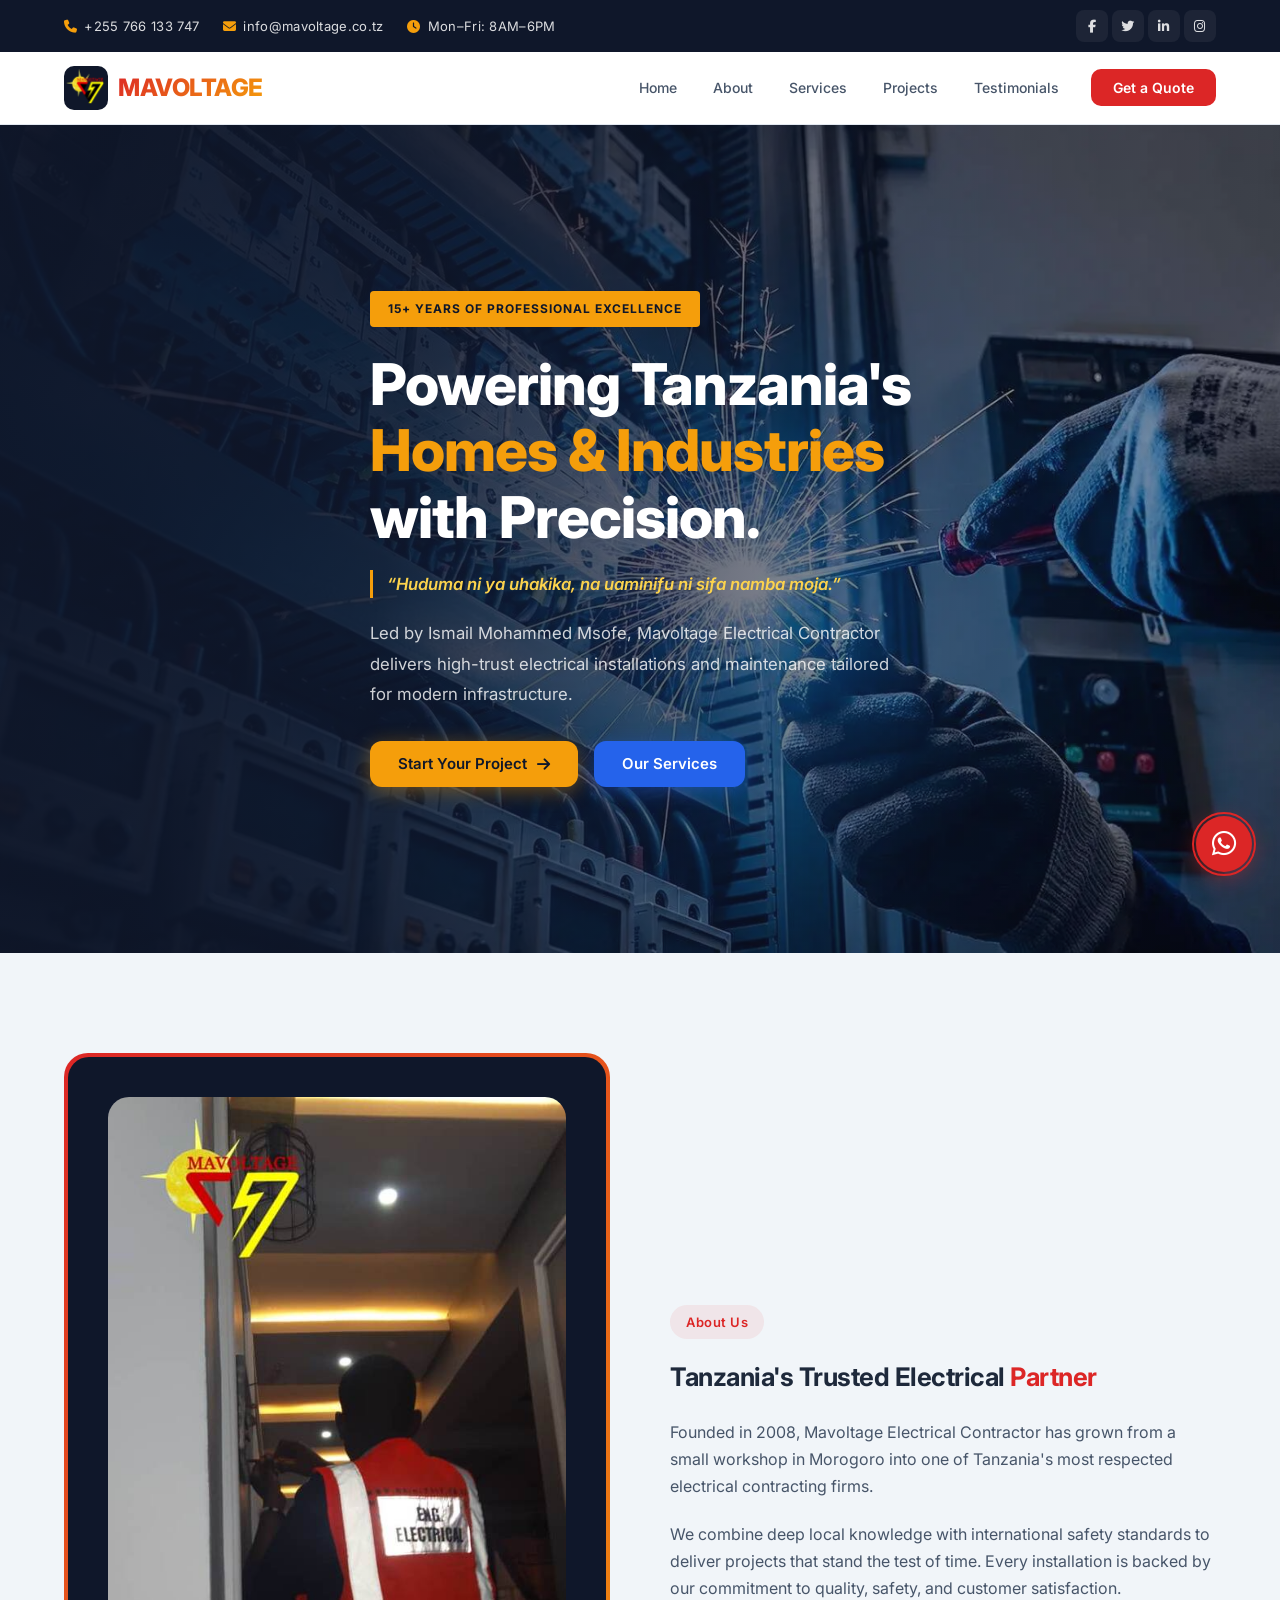
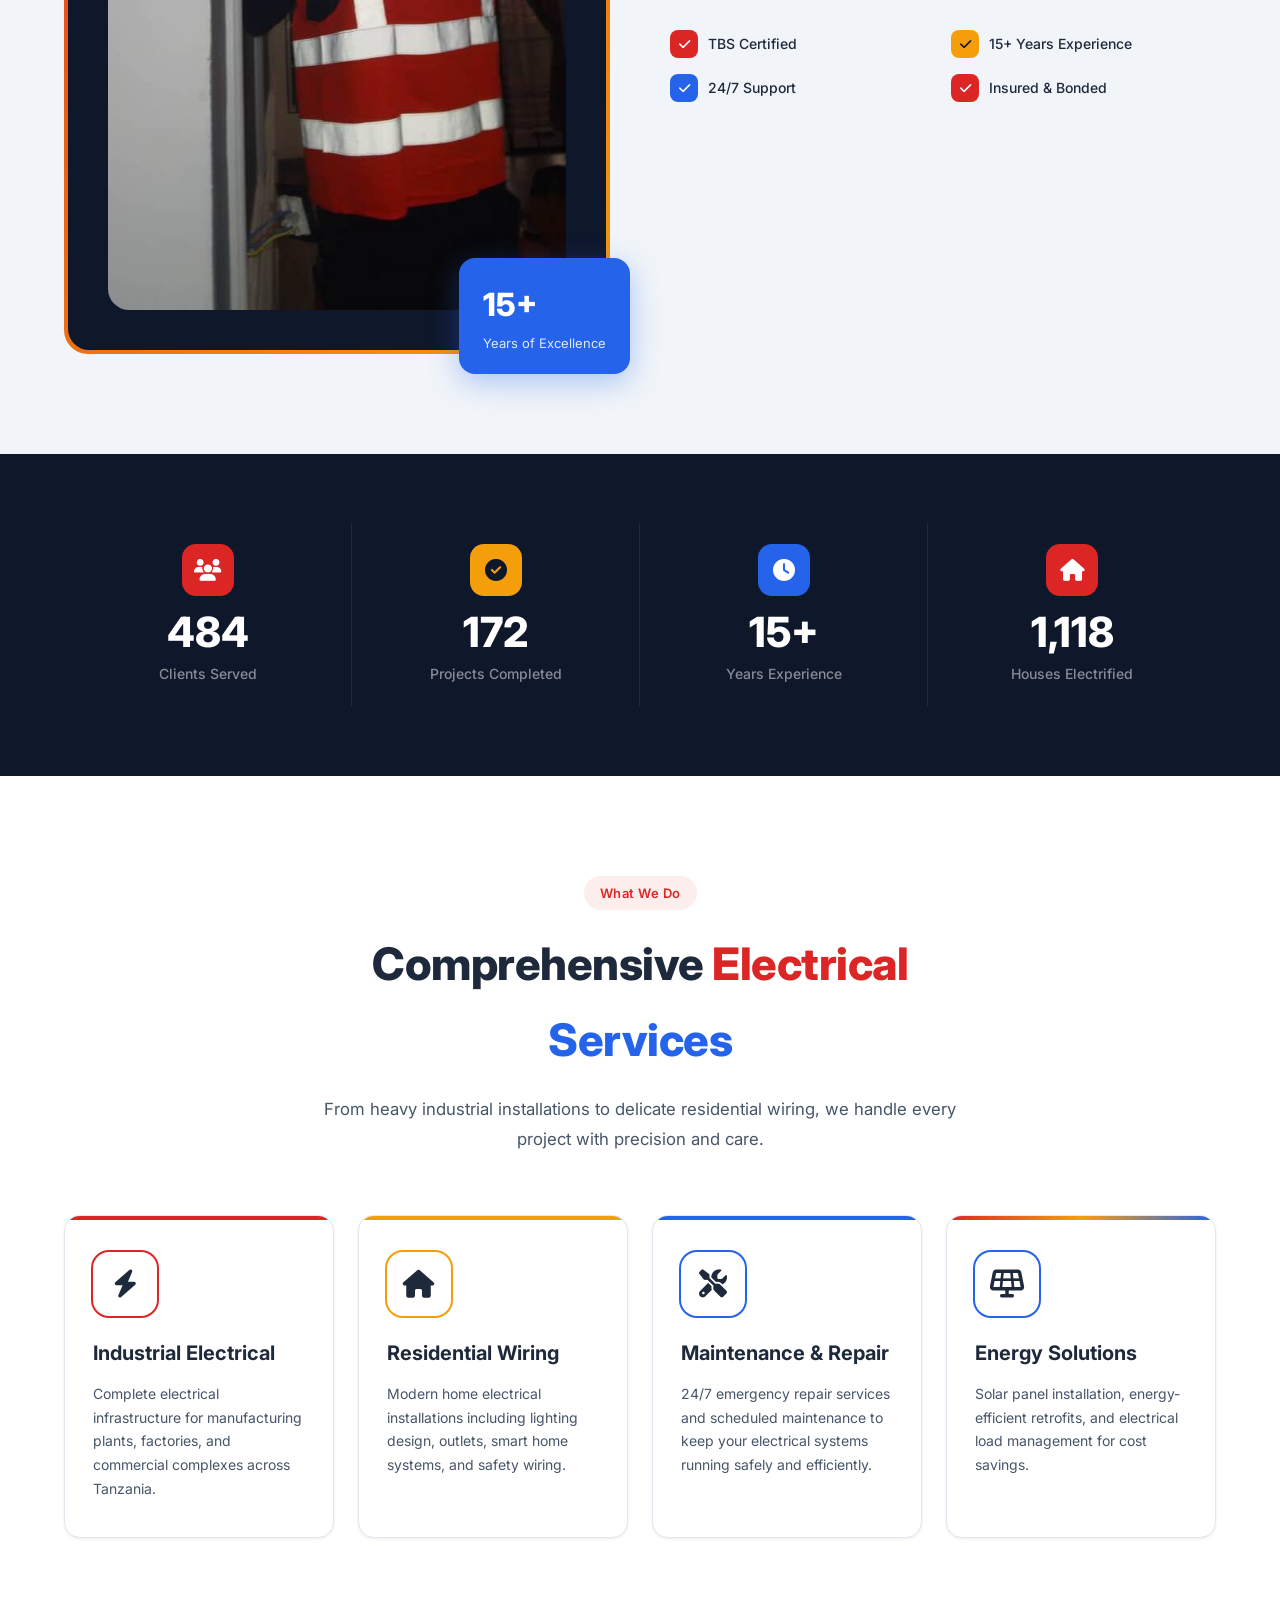
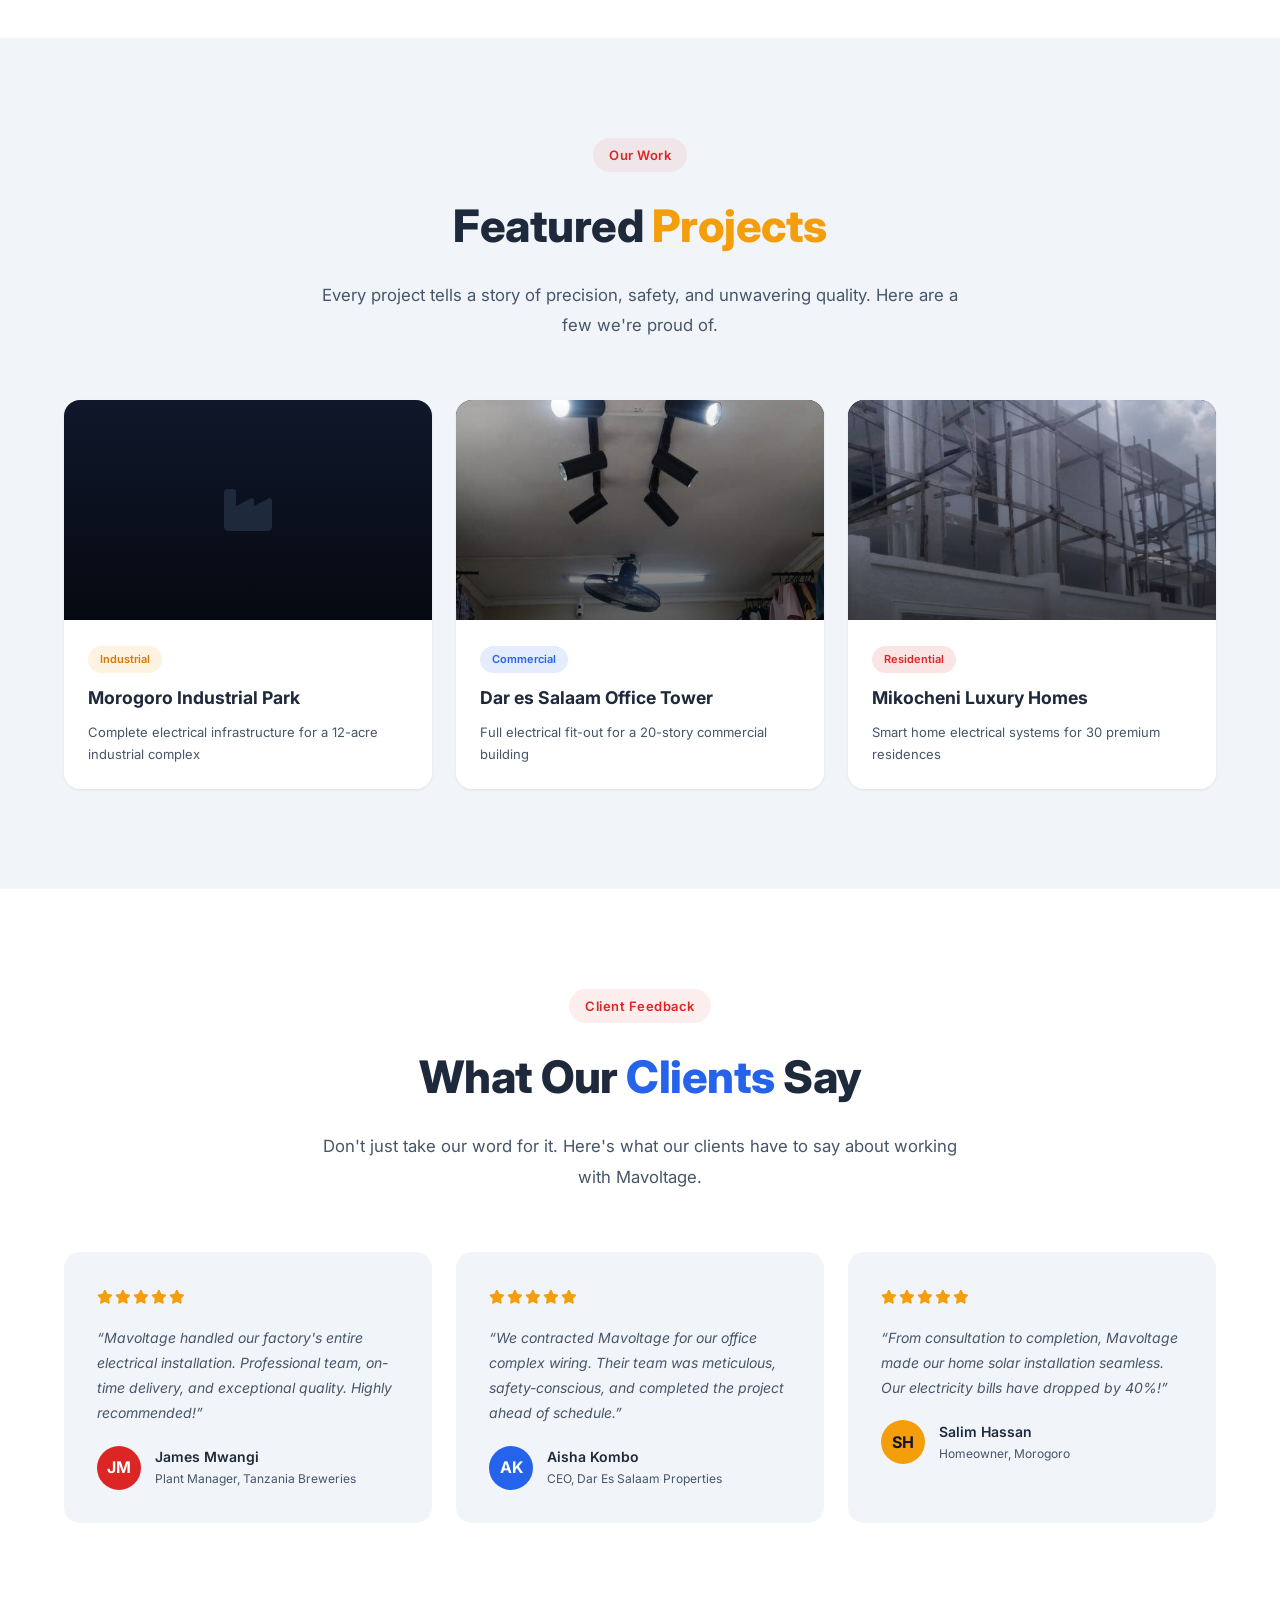
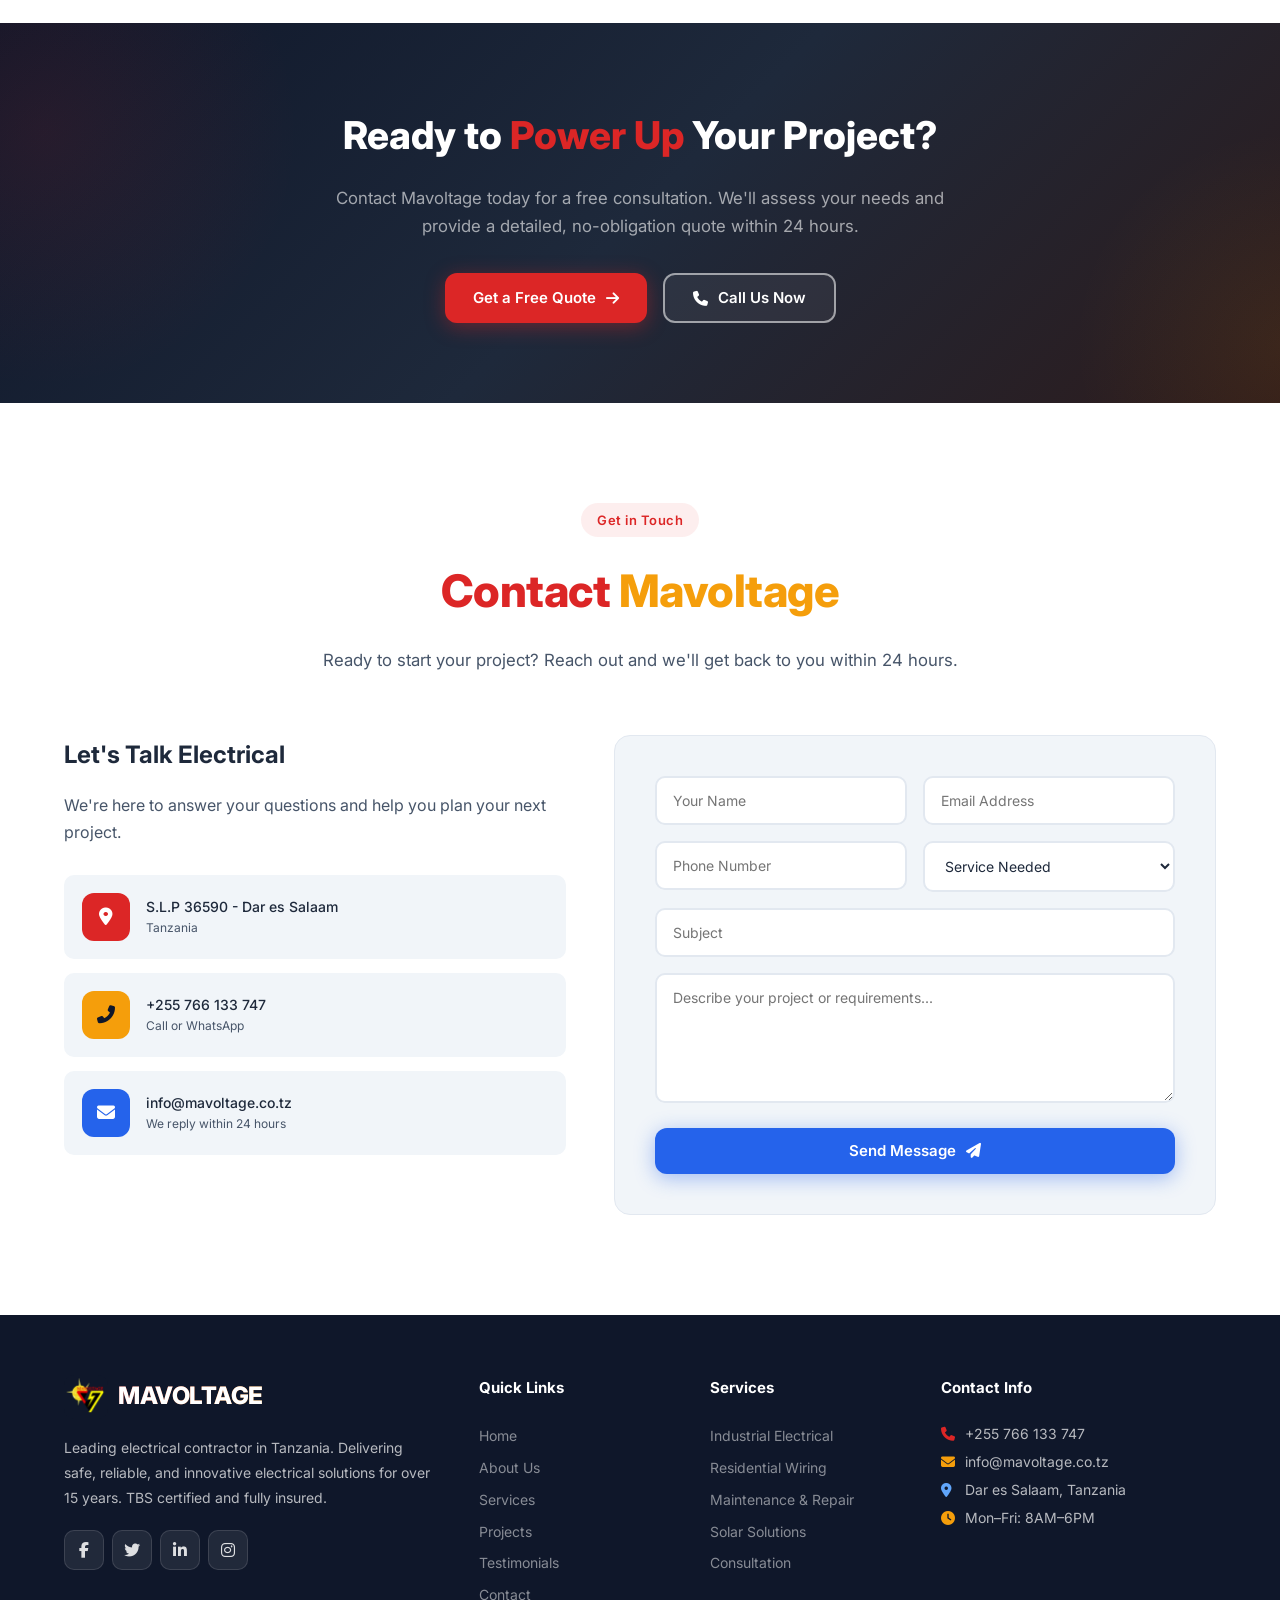
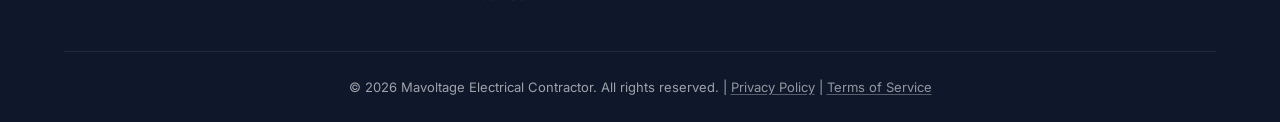
==== commit a9801a0b: "fix: add netlify-honeypot attribute and bot-field accessibility attributes" ====
--- a/index.html
+++ b/index.html
@@ -389,9 +389,9 @@
                     </div>
                 </div>
                 <div class="contact-form-wrap reveal reveal-delay-1">
-                    <form id="contactForm" aria-label="Contact form" novalidate data-netlify="true" name="contact">
+                    <form id="contactForm" aria-label="Contact form" novalidate data-netlify="true" name="contact" netlify-honeypot="bot-field">
                         <input type="hidden" name="form-name" value="contact">
-                        <p class="hidden-field"><label>Don't fill this out: <input name="bot-field"></label></p>
+                        <p class="hidden-field"><label>Don't fill this out: <input name="bot-field" aria-hidden="true" tabindex="-1"></label></p>
                         <div class="form-row">
                             <div class="form-group">
                                 <label for="cf-name" class="visually-hidden">Your Name</label>
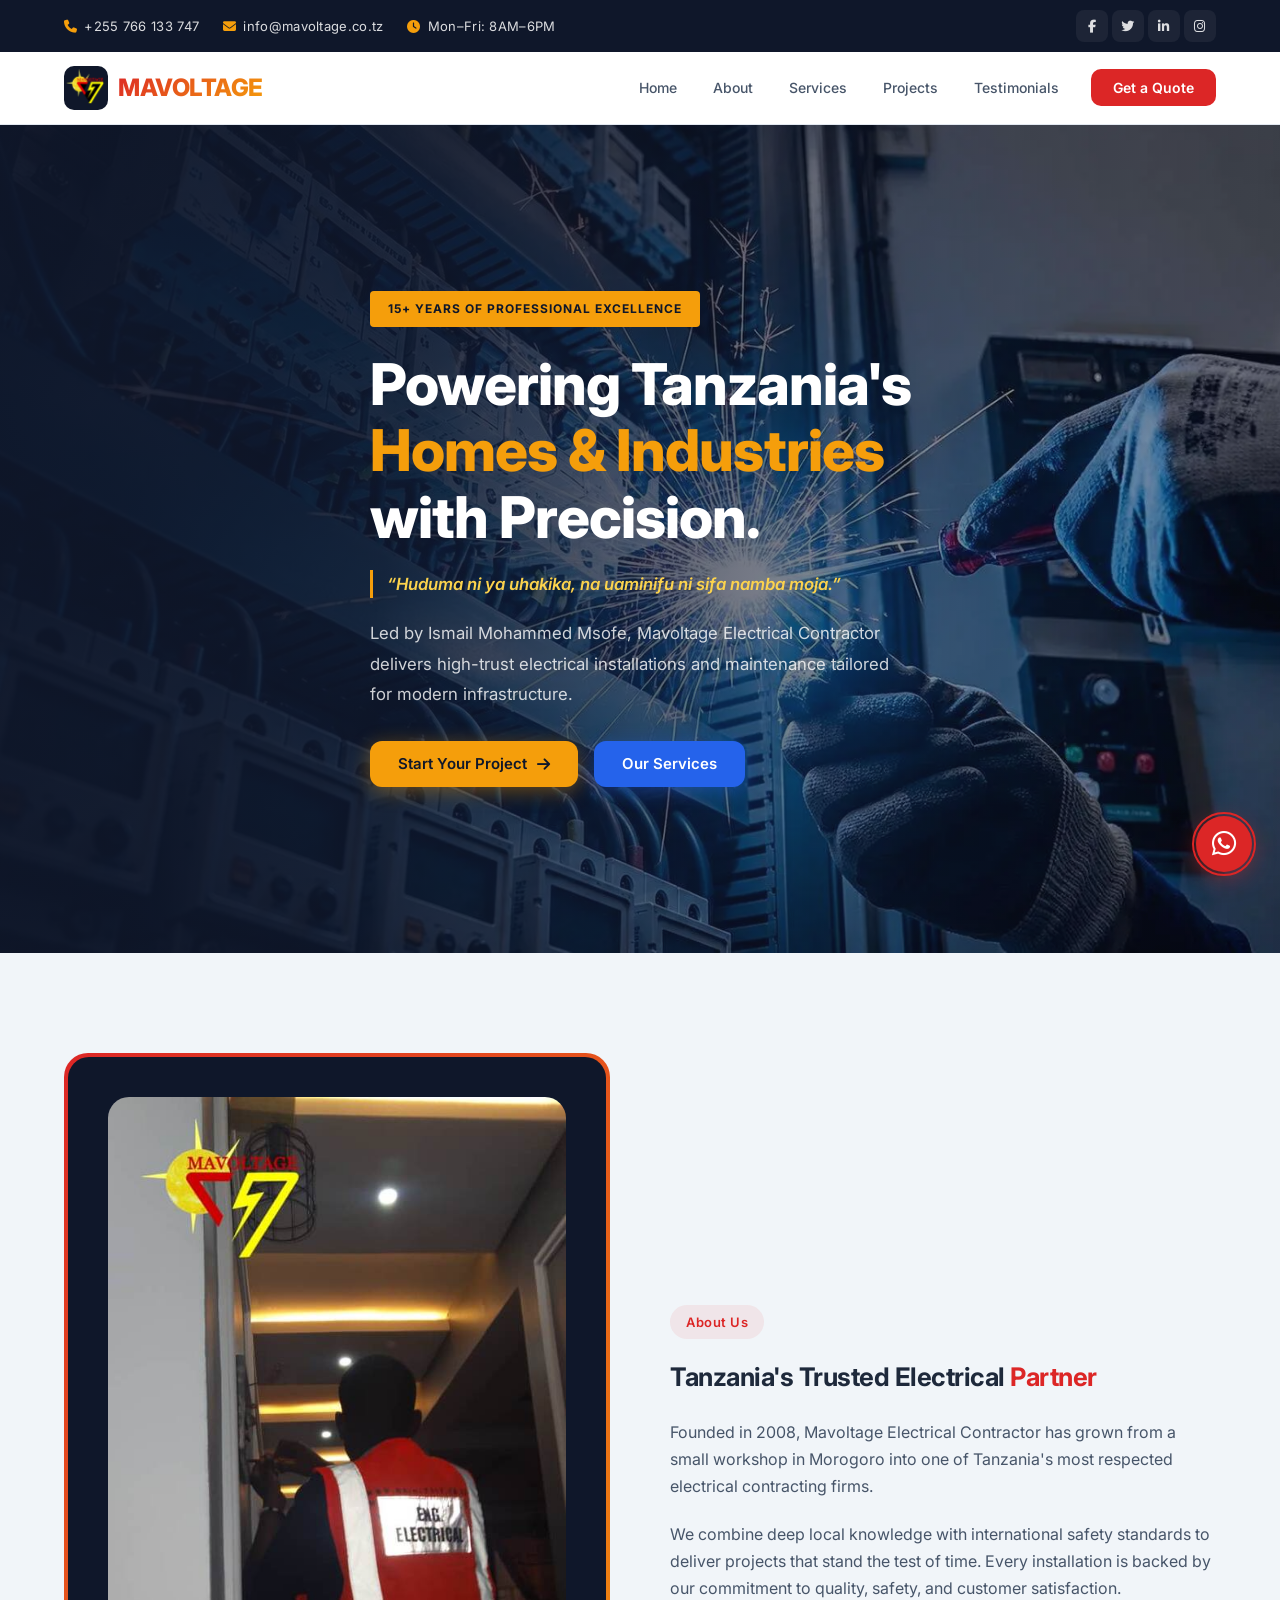
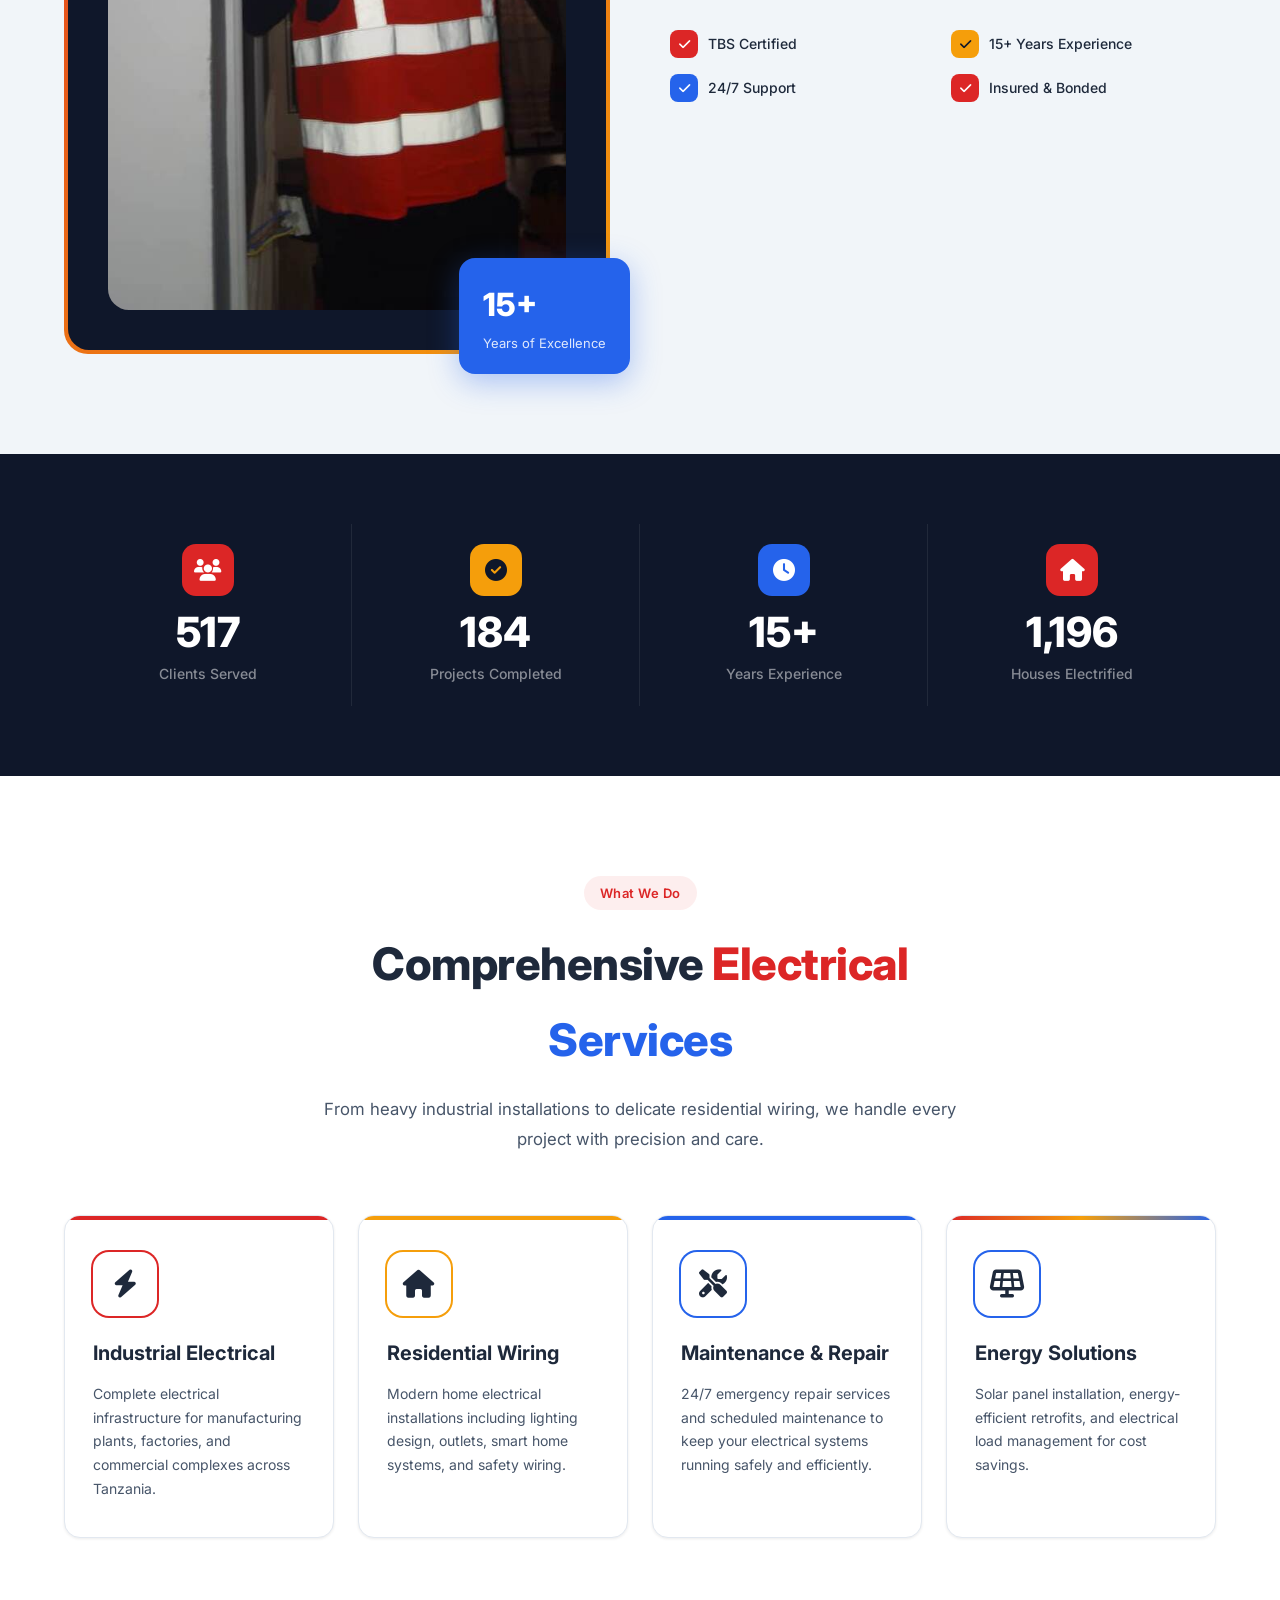
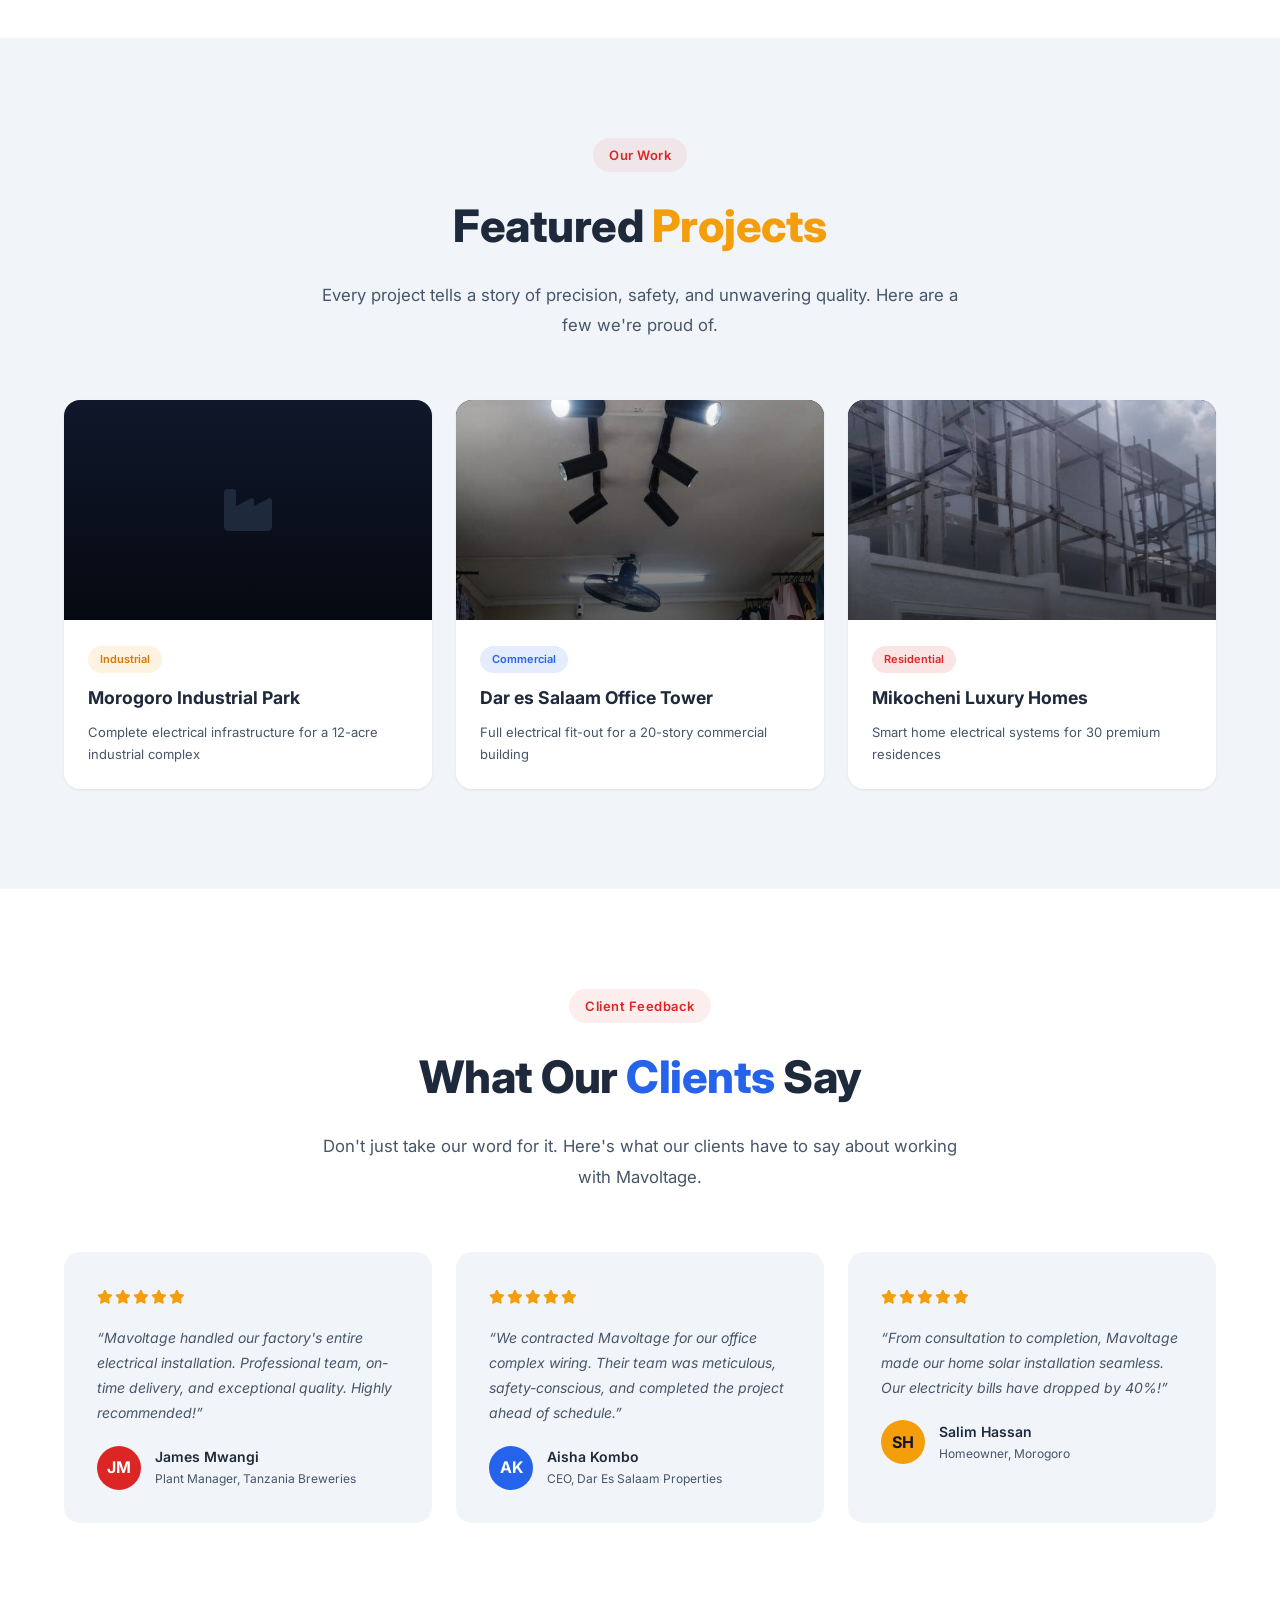
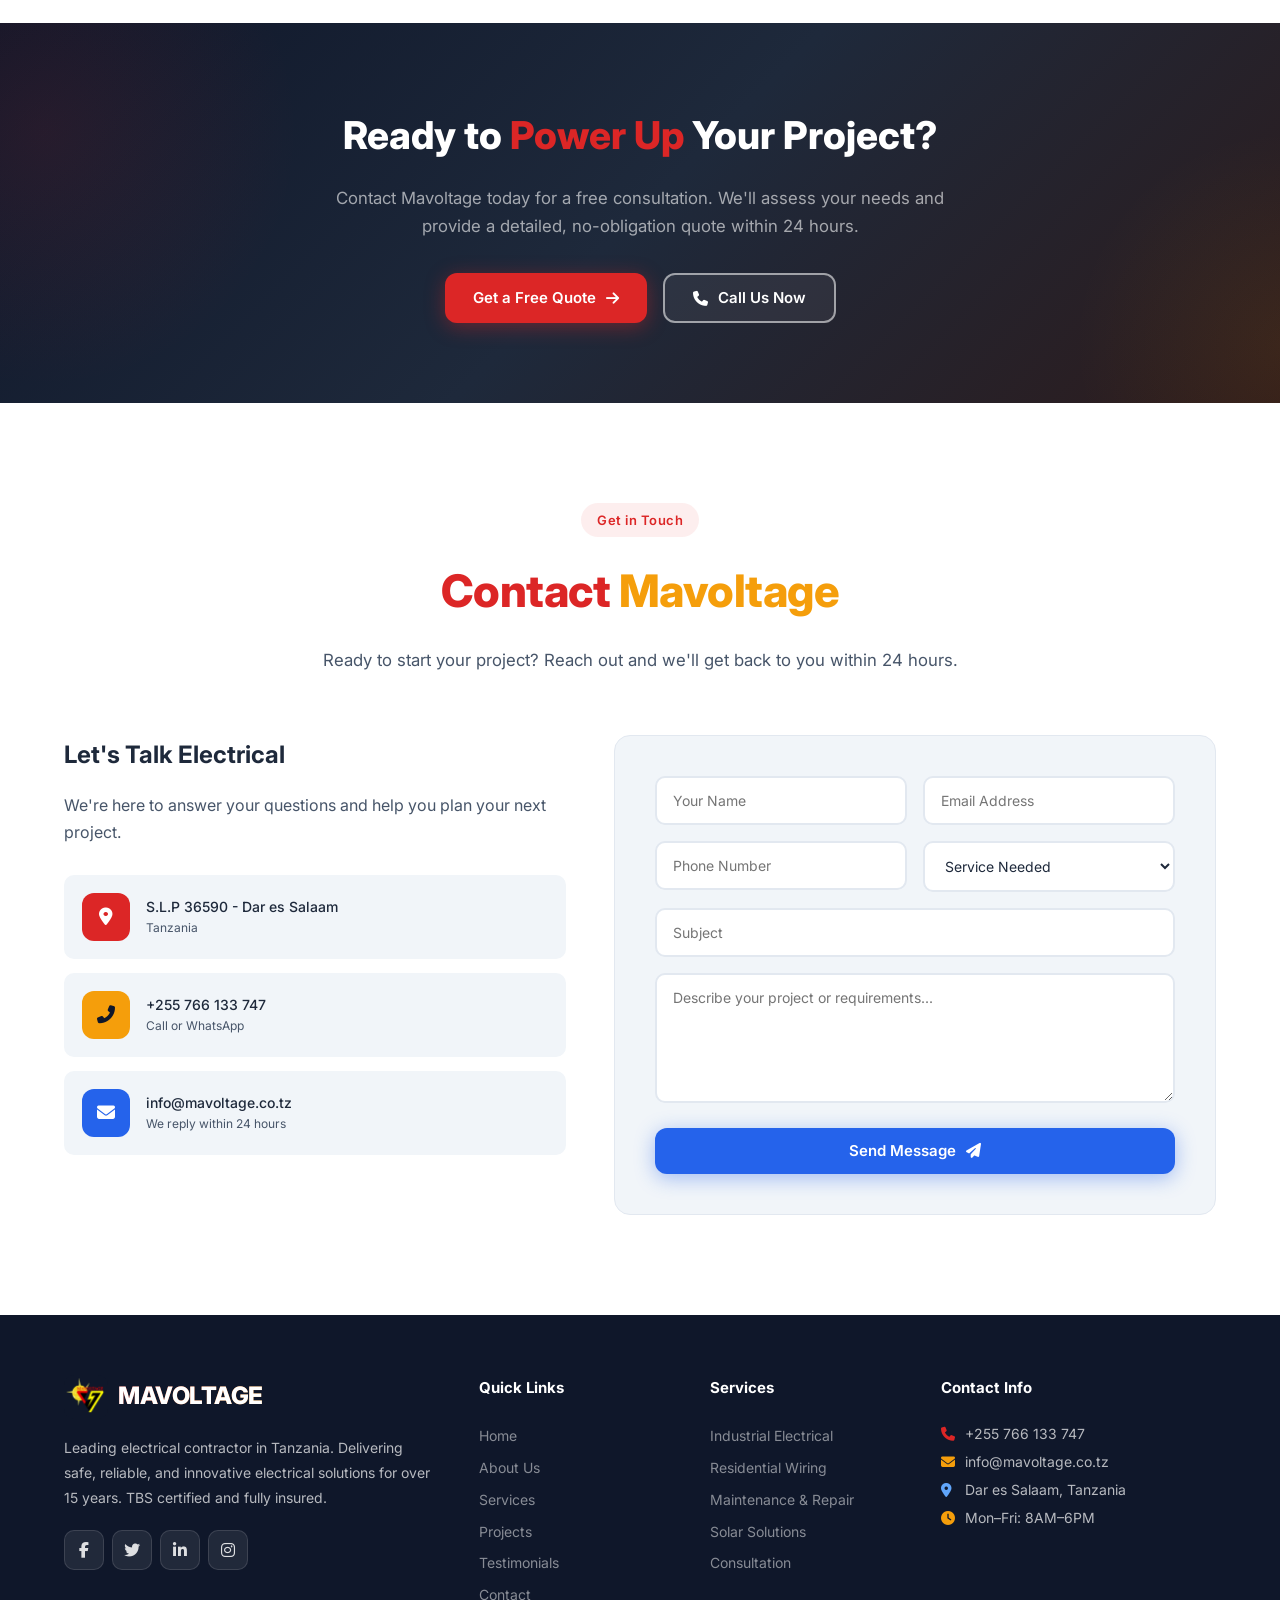
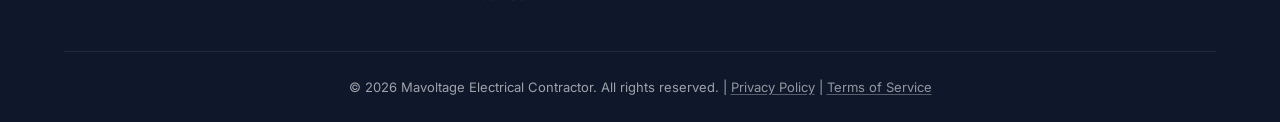
==== commit ad2916db: "perf: scope hero.webp preload to desktop only (media=min-width:769px) Eliminates unnecessary 145KB h" ====
--- a/index.html
+++ b/index.html
@@ -3,8 +3,8 @@
 <head>
     <meta charset="UTF-8">
     <meta name="viewport" content="width=device-width, initial-scale=1.0">
-    <title>Mavoltage Electrical Contractor | Tanzania Electrical Services</title>
-    <meta name="description" content="Mavoltage Electrical Contractor — 15+ years delivering safe, reliable electrical installations in Morogoro, Tanzania. Industrial, commercial, residential & solar. TBS certified.">
+    <title>Mavoltage Electrical Contractor | Tanzania</title>
+    <meta name="description" content="Mavoltage Electrical Contractor — 15+ years delivering safe, reliable electrical installations across Tanzania. TBS certified.">
     <meta name="keywords" content="electrical contractor Tanzania, Morogoro electrician, solar installation Tanzania, industrial electrical Tanzania, commercial electrician Morogoro, residential wiring Tanzania, TBS certified electrician, electrical maintenance Tanzania">
     <meta name="author" content="Mavoltage Electrical Contractor">
     <meta name="robots" content="index, follow">
@@ -16,7 +16,7 @@
     <meta property="og:type" content="website">
     <meta property="og:site_name" content="Mavoltage Electrical Contractor">
     <meta property="og:title" content="Mavoltage Electrical Contractor | Tanzania Electrical Services">
-    <meta property="og:description" content="Mavoltage Electrical Contractor — 15+ years delivering safe, reliable electrical installations in Morogoro, Tanzania. Industrial, commercial, residential & solar. TBS certified.">
+    <meta property="og:description" content="Mavoltage Electrical Contractor — 15+ years delivering safe, reliable electrical installations across Tanzania. TBS certified.">
     <meta property="og:url" content="https://mavoltage.netlify.app/">
     <meta property="og:image" content="https://mavoltage.netlify.app/assets/images/og-cover.jpg">
     <meta property="og:locale" content="en_TZ">
@@ -24,7 +24,7 @@
     <!-- Twitter Card -->
     <meta name="twitter:card" content="summary_large_image">
     <meta name="twitter:title" content="Mavoltage Electrical Contractor | Tanzania Electrical Services">
-    <meta name="twitter:description" content="Mavoltage Electrical Contractor — 15+ years delivering safe, reliable electrical installations in Morogoro, Tanzania. Industrial, commercial, residential & solar. TBS certified.">
+    <meta name="twitter:description" content="Mavoltage Electrical Contractor — 15+ years delivering safe, reliable electrical installations across Tanzania. TBS certified.">
     <meta name="twitter:image" content="https://mavoltage.netlify.app/assets/images/og-cover.jpg">
 
     <!-- Favicon -->
@@ -40,7 +40,7 @@
     <link rel="stylesheet" href="assets/css/responsive.css">
 
     <!-- Preload hero image for LCP performance (after CSS to avoid contention) -->
-    <link rel="preload" href="assets/images/hero.webp" as="image" type="image/webp">
+    <link rel="preload" href="assets/images/hero.webp" as="image" type="image/webp" media="(min-width: 769px)">
 
     <!-- Schema.org Structured Data -->
     <script type="application/ld+json">
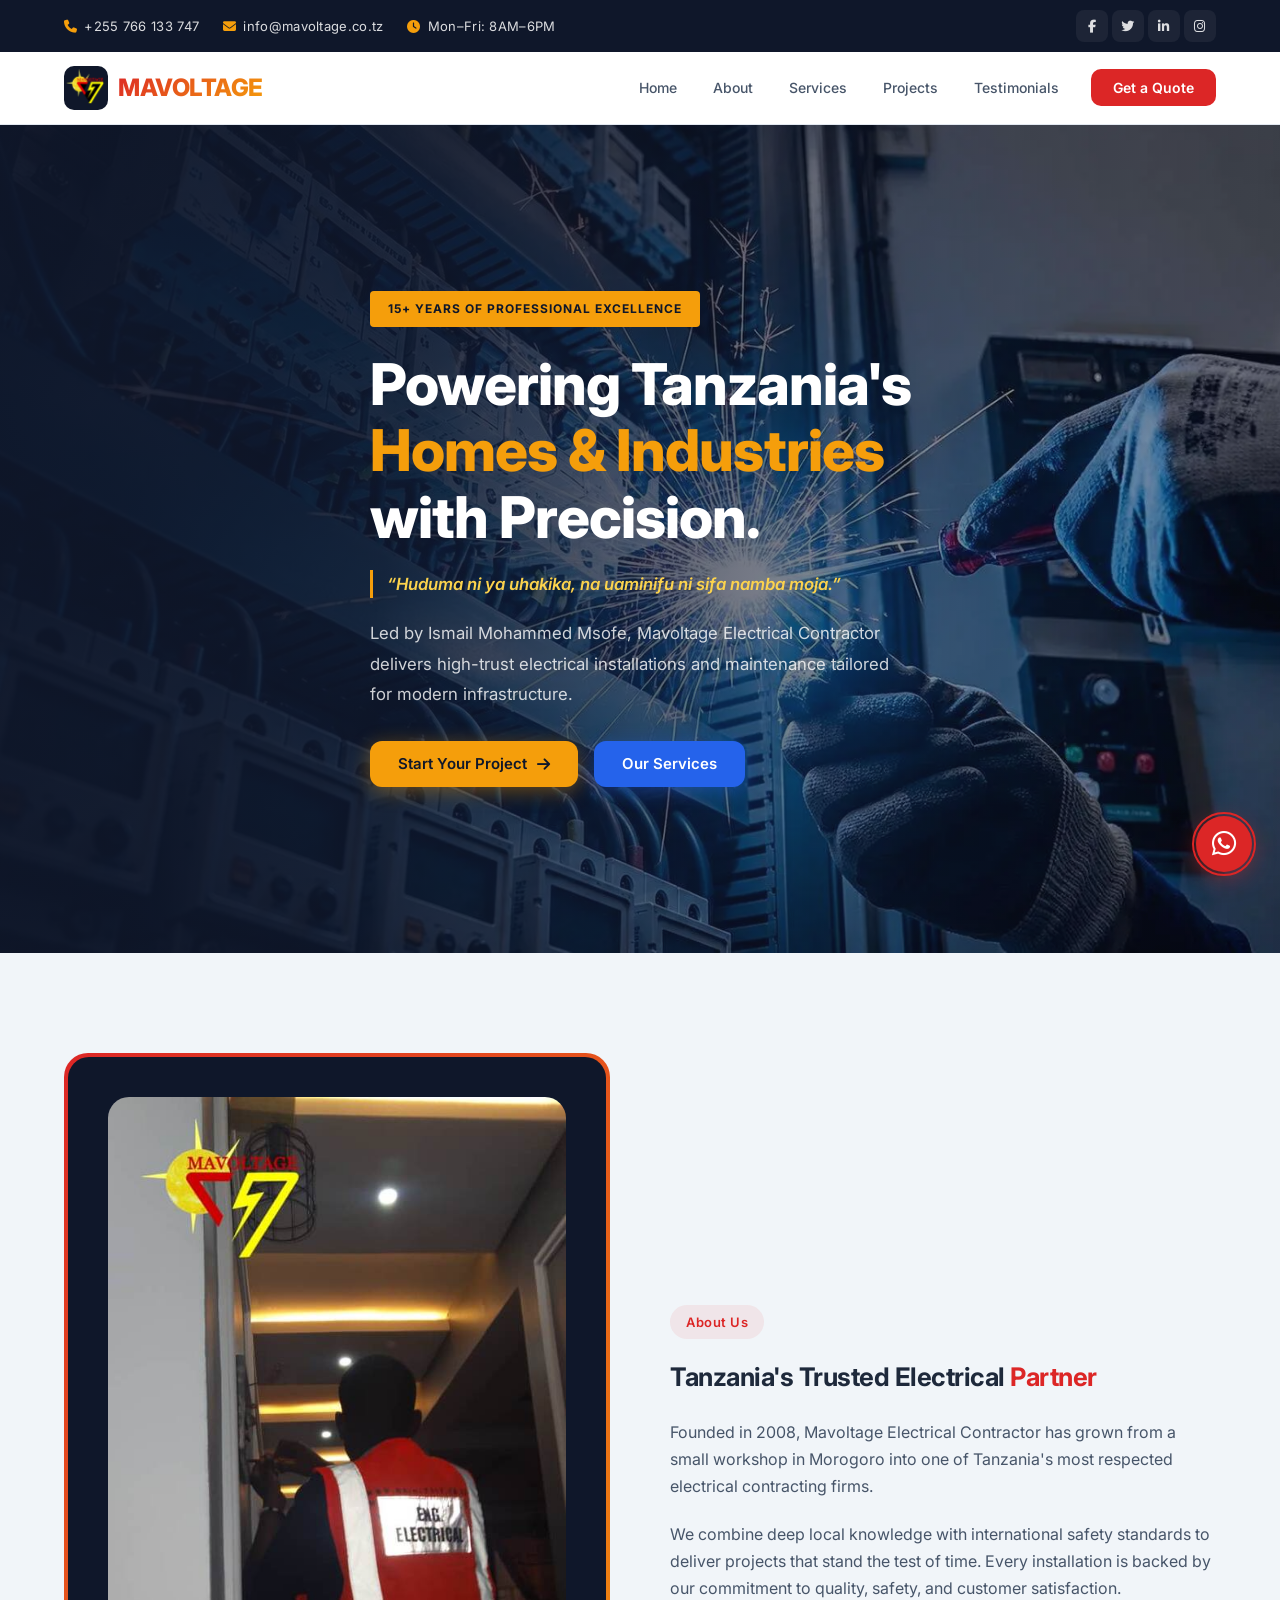
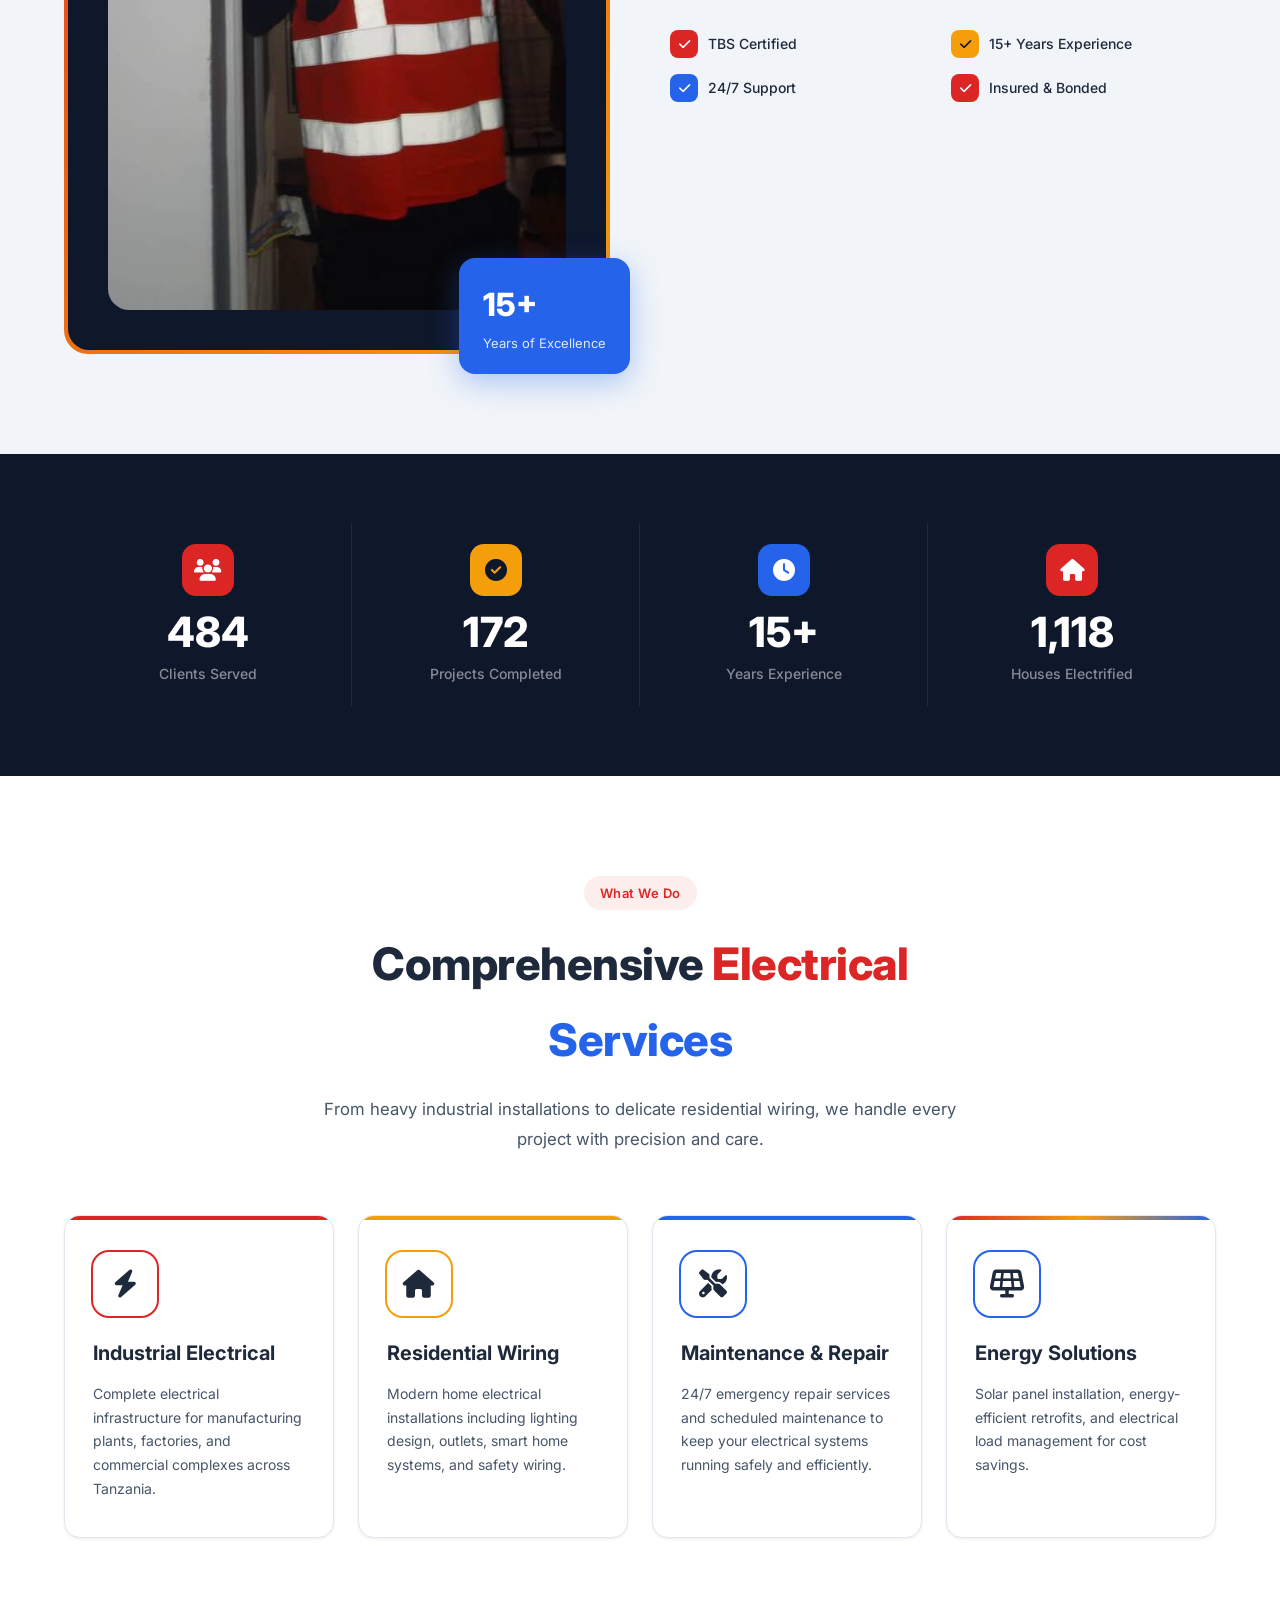
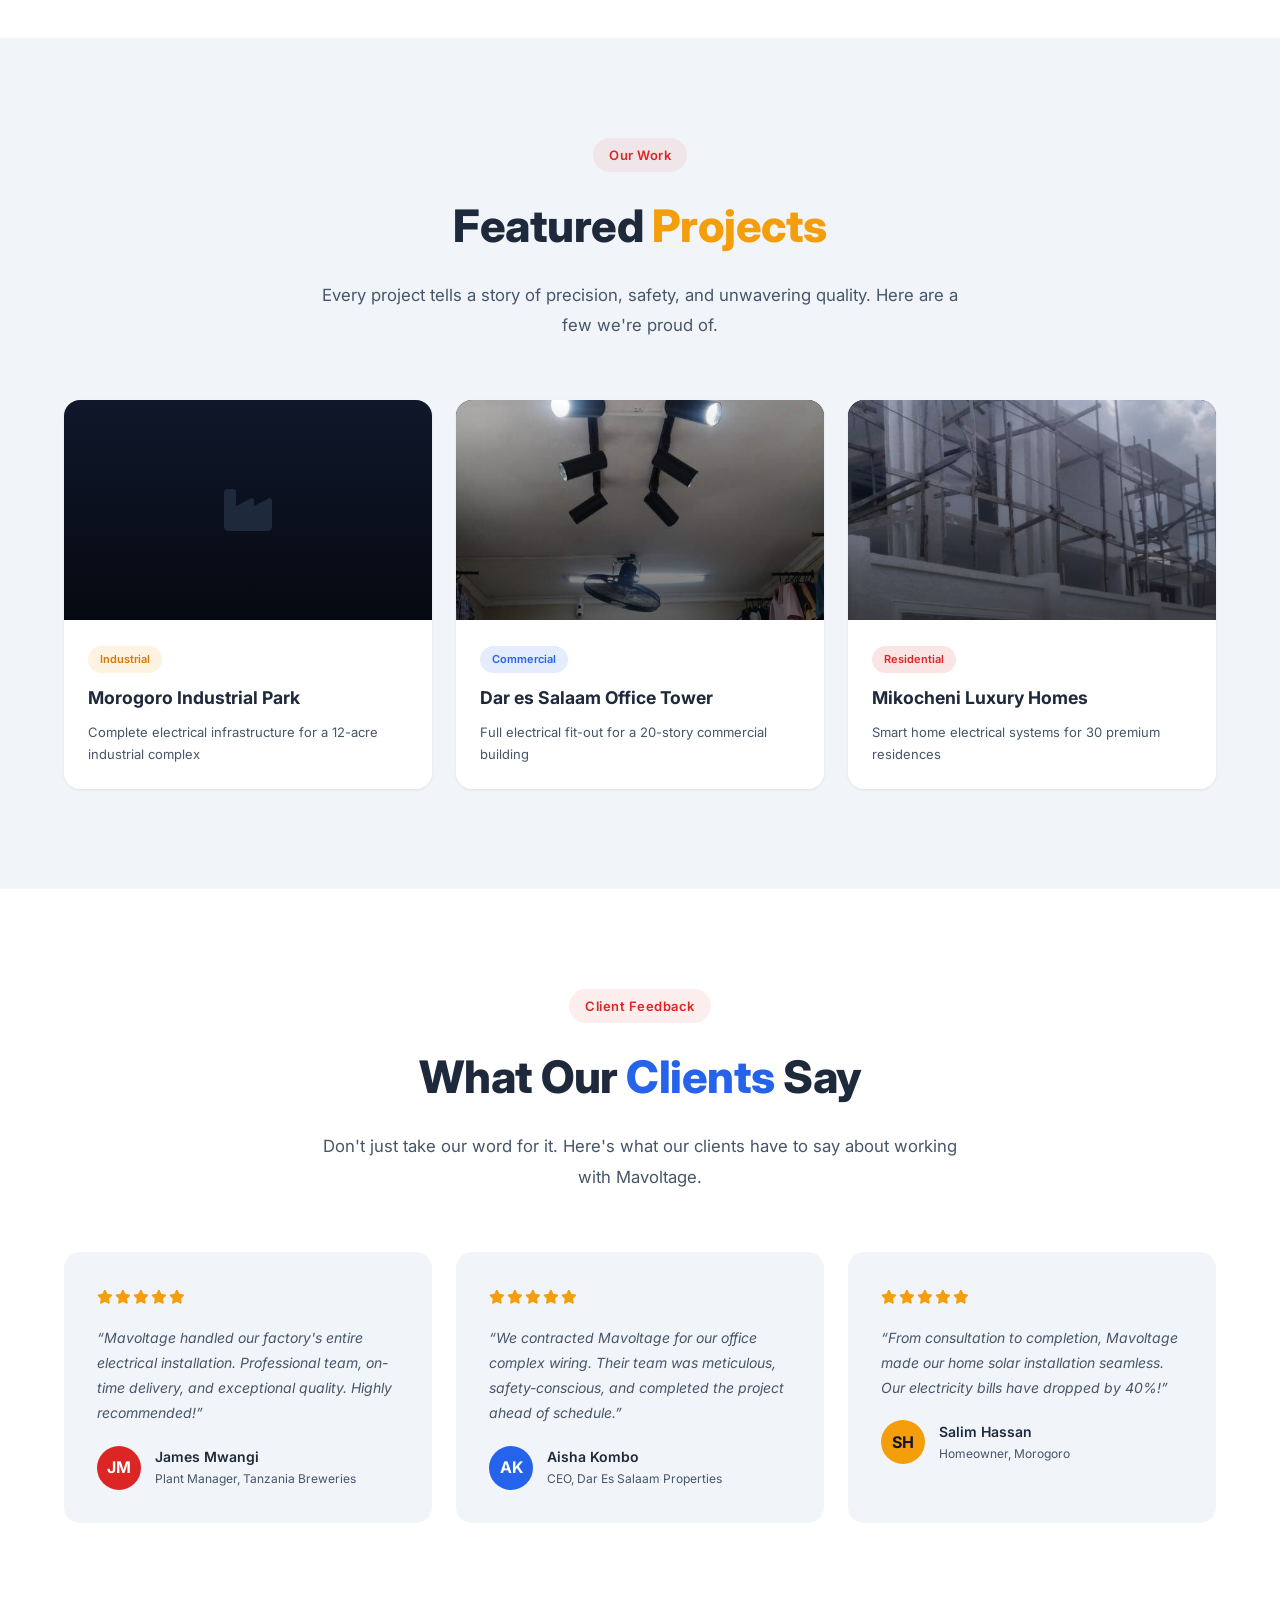
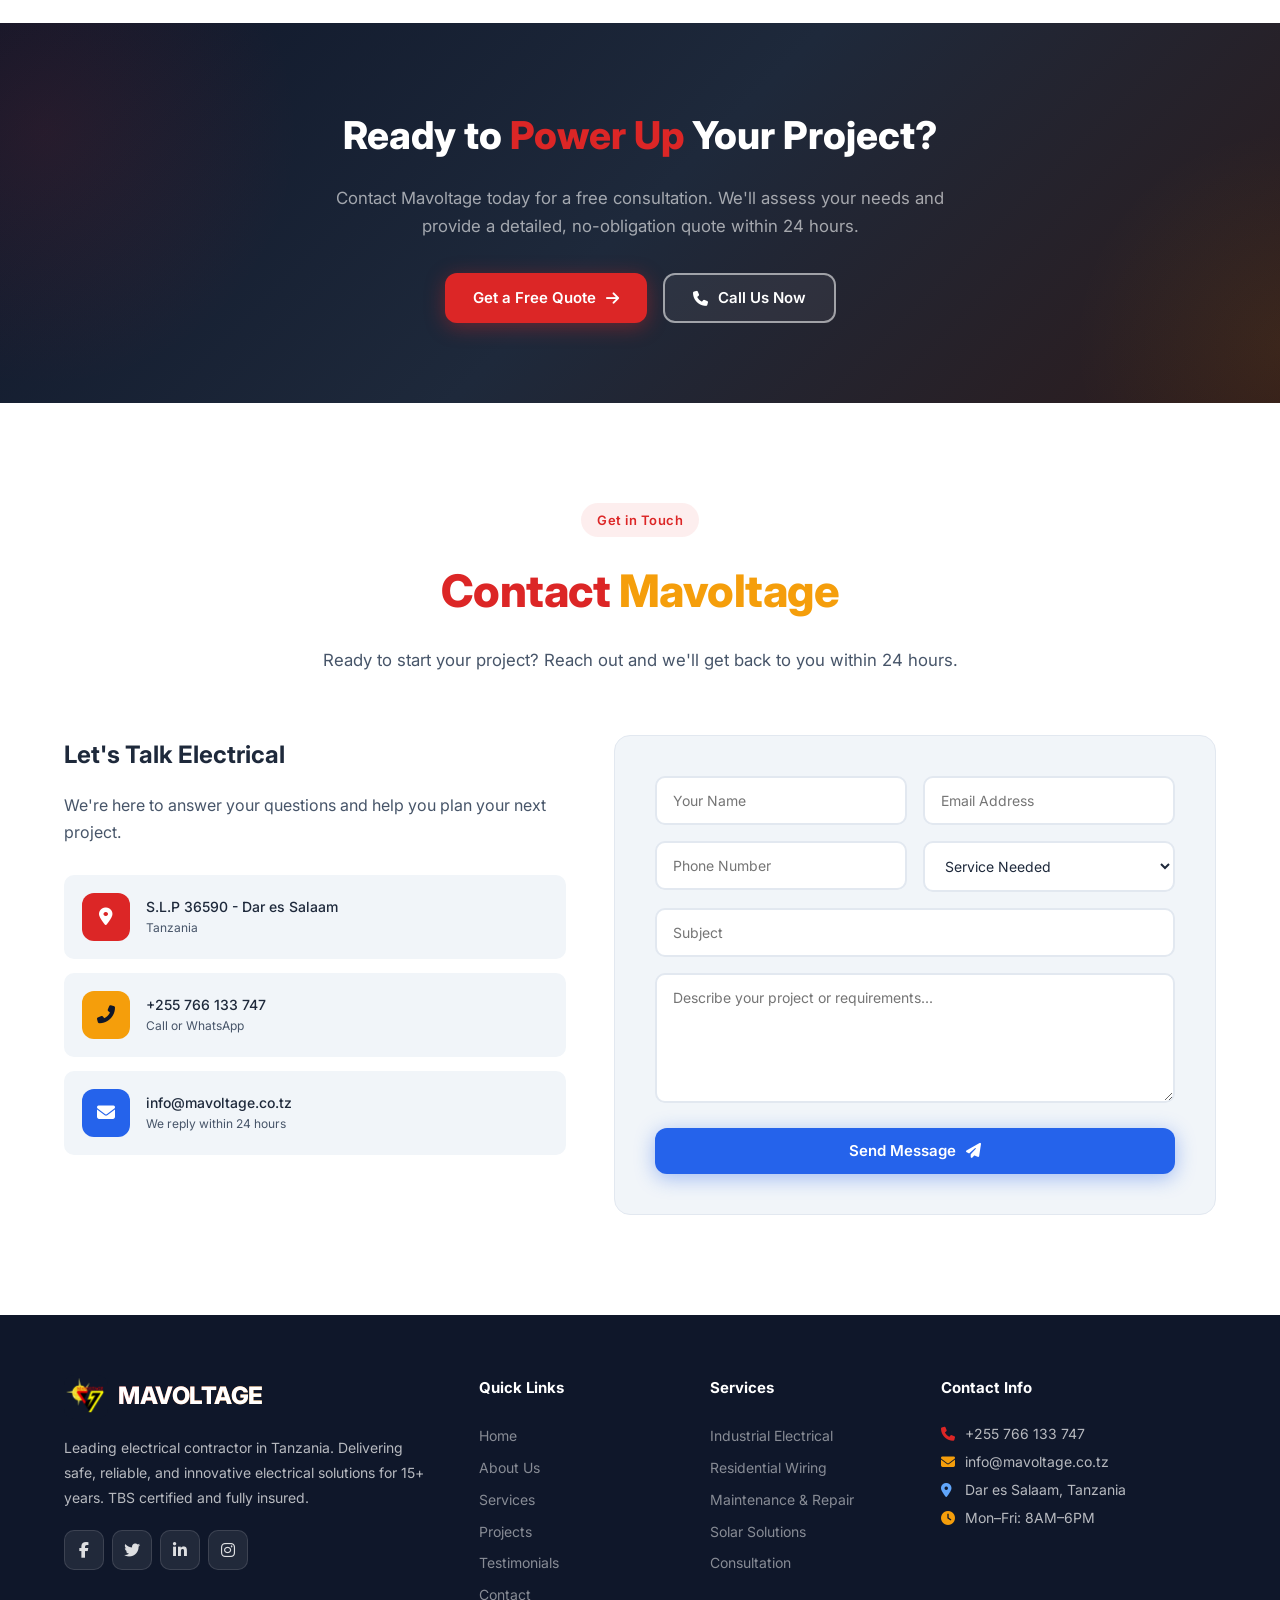
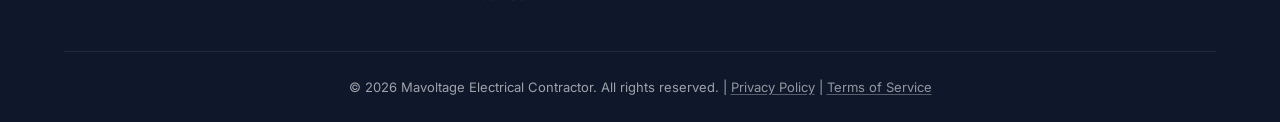
==== commit 11eb791f: "fix: correct "years" capitalization in prose (keep label caps) Resolves founder-confirmed 15+ years " ====
--- a/index.html
+++ b/index.html
@@ -448,7 +448,7 @@
                         <div class="logo-icon"><img src="assets/icons/logo.png" alt="Mavoltage Electrical Contractor logo"></div>
                         <span>MAVOLTAGE</span>
                     </a>
-                    <p>Leading electrical contractor in Tanzania. Delivering safe, reliable, and innovative electrical solutions for over 15 years. TBS certified and fully insured.</p>
+                    <p>Leading electrical contractor in Tanzania. Delivering safe, reliable, and innovative electrical solutions for 15+ years. TBS certified and fully insured.</p>
                     <div class="footer-social">
                         <!-- TODO: awaiting client-provided URL -->
                         <a href="#" aria-label="Facebook"><i class="fab fa-facebook-f" aria-hidden="true"></i></a>
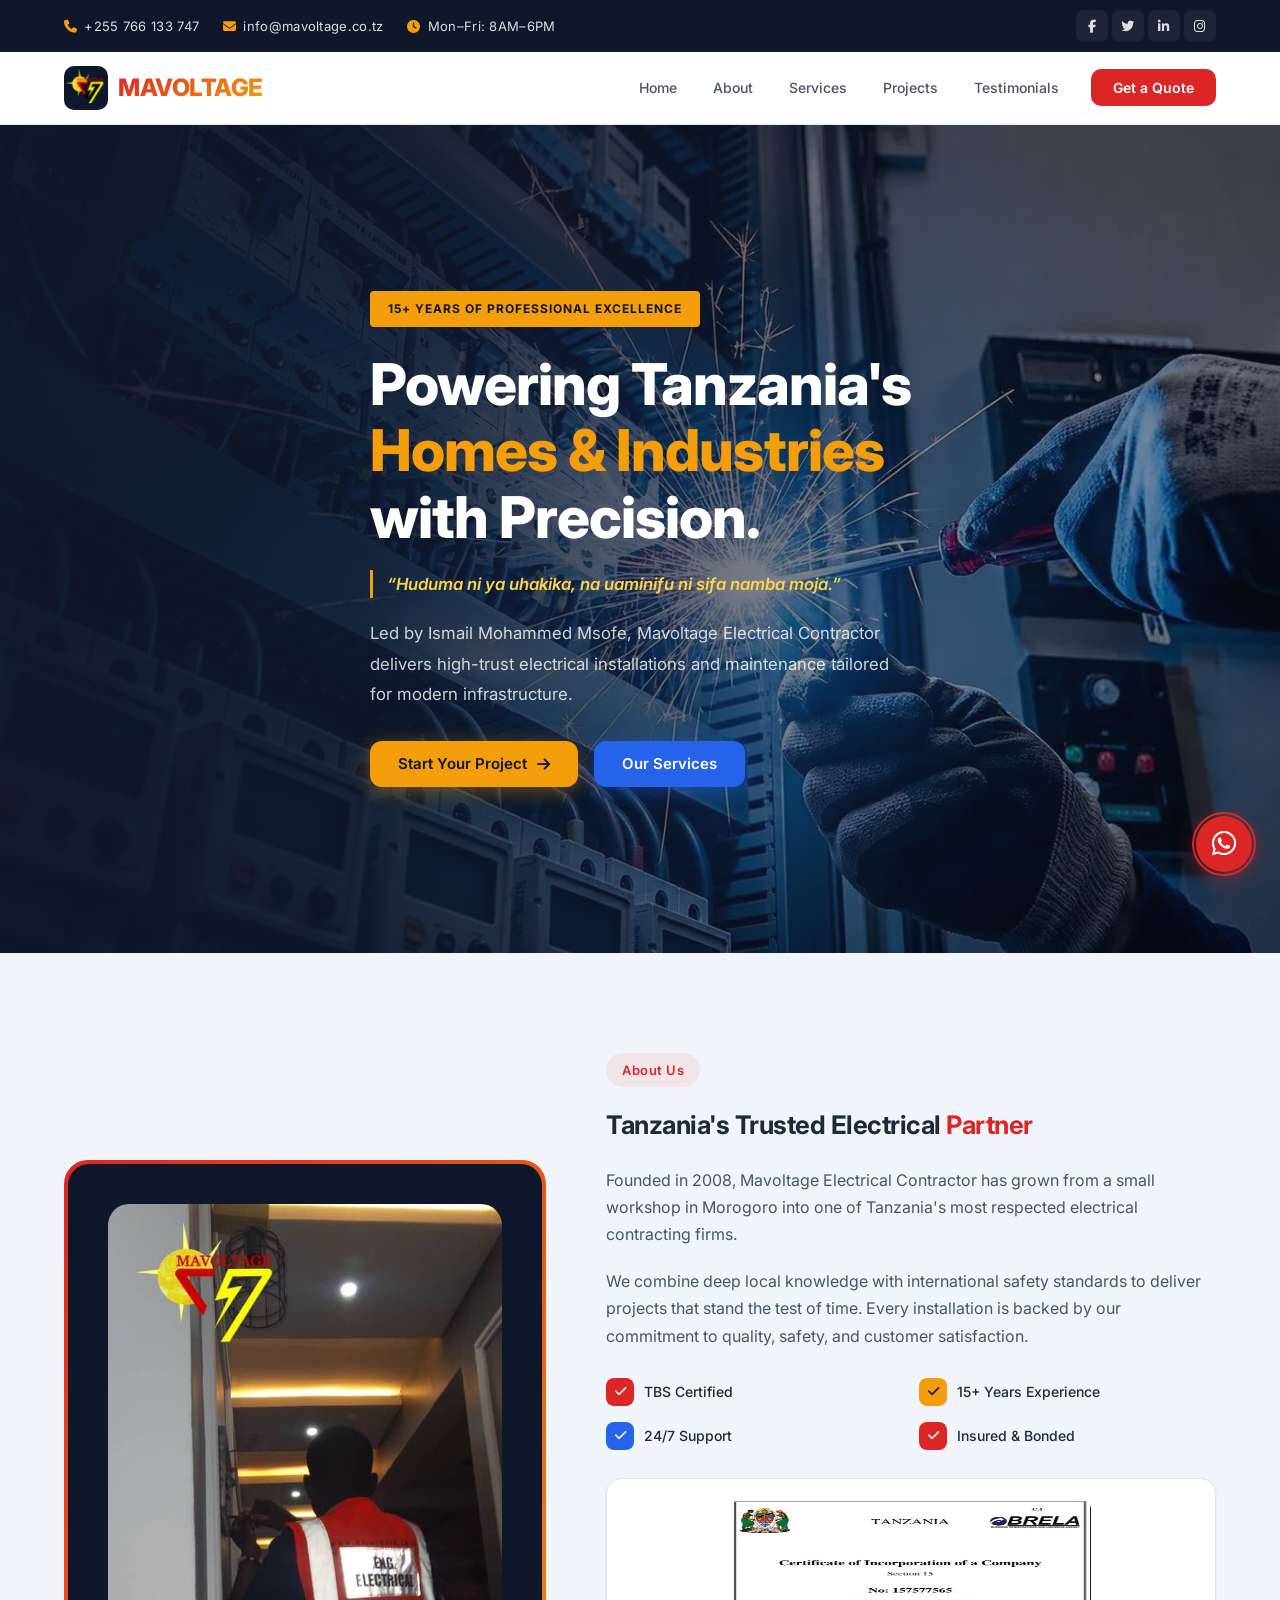
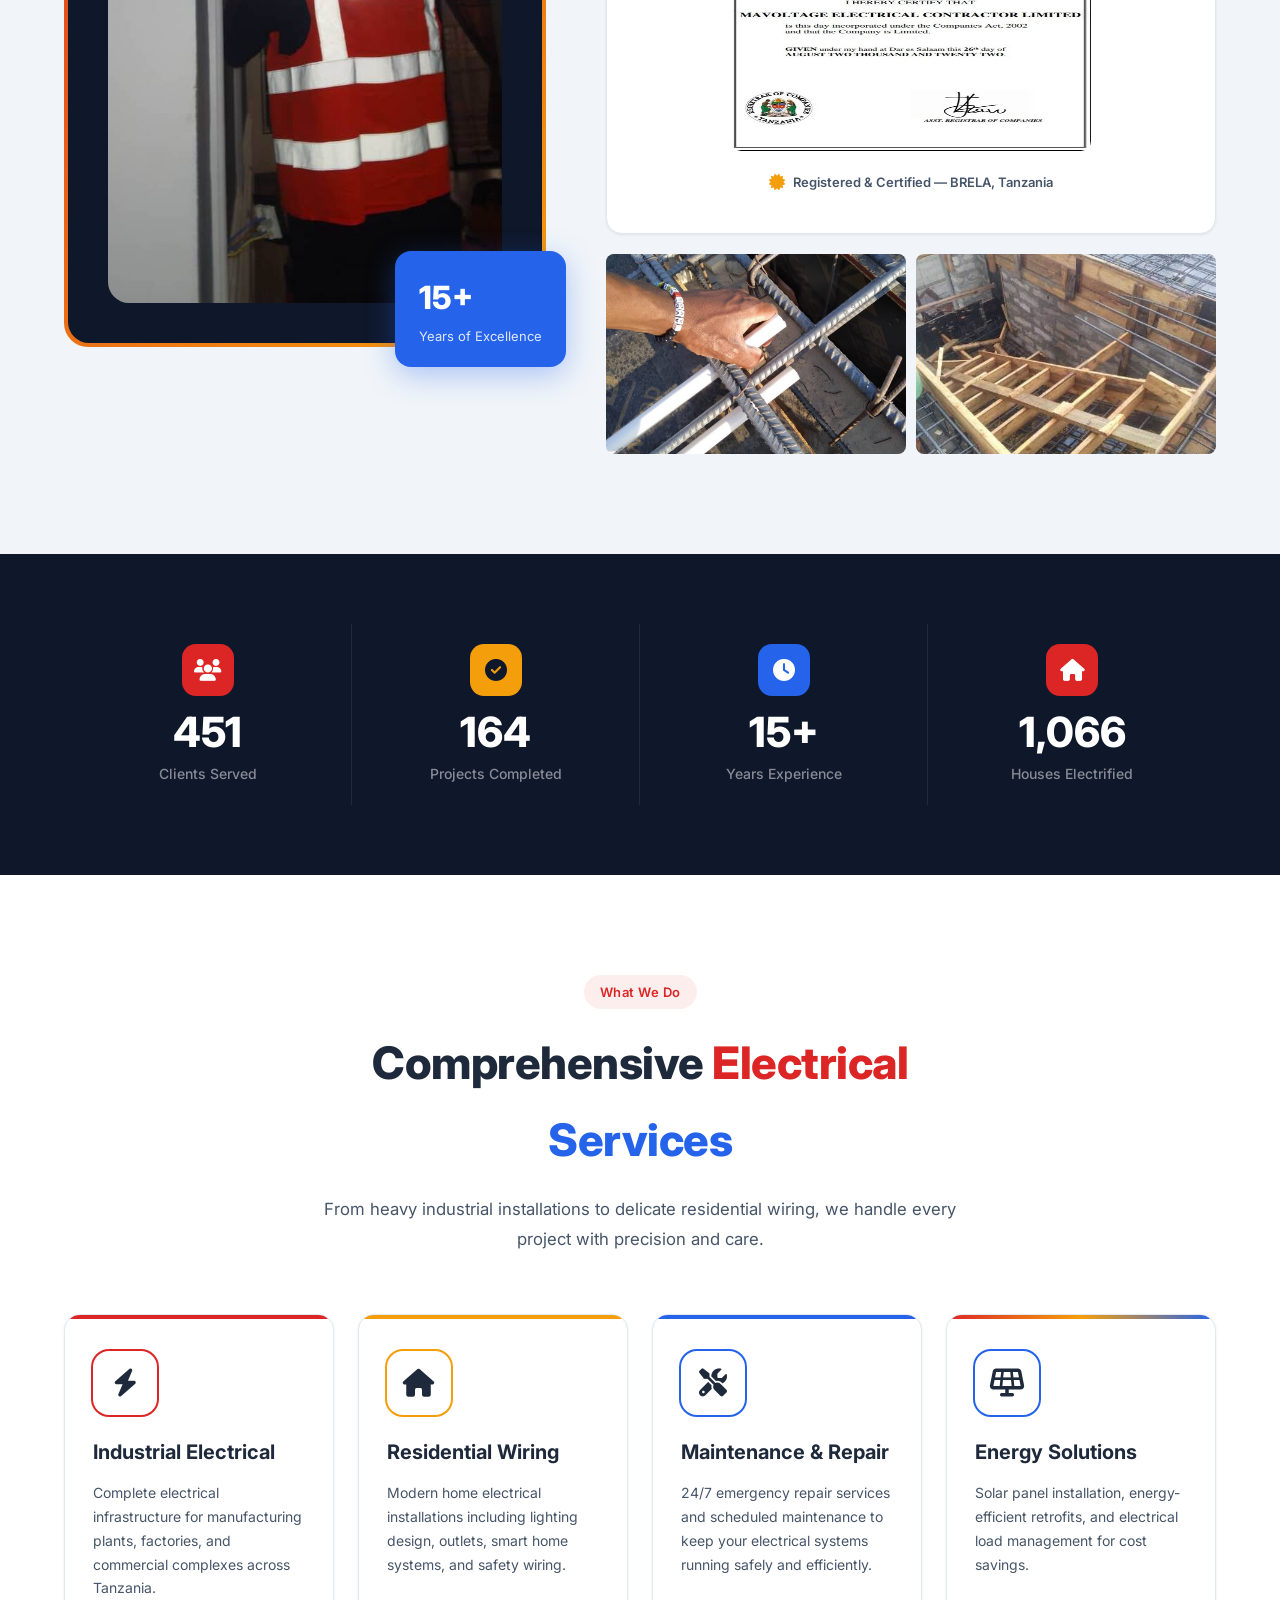
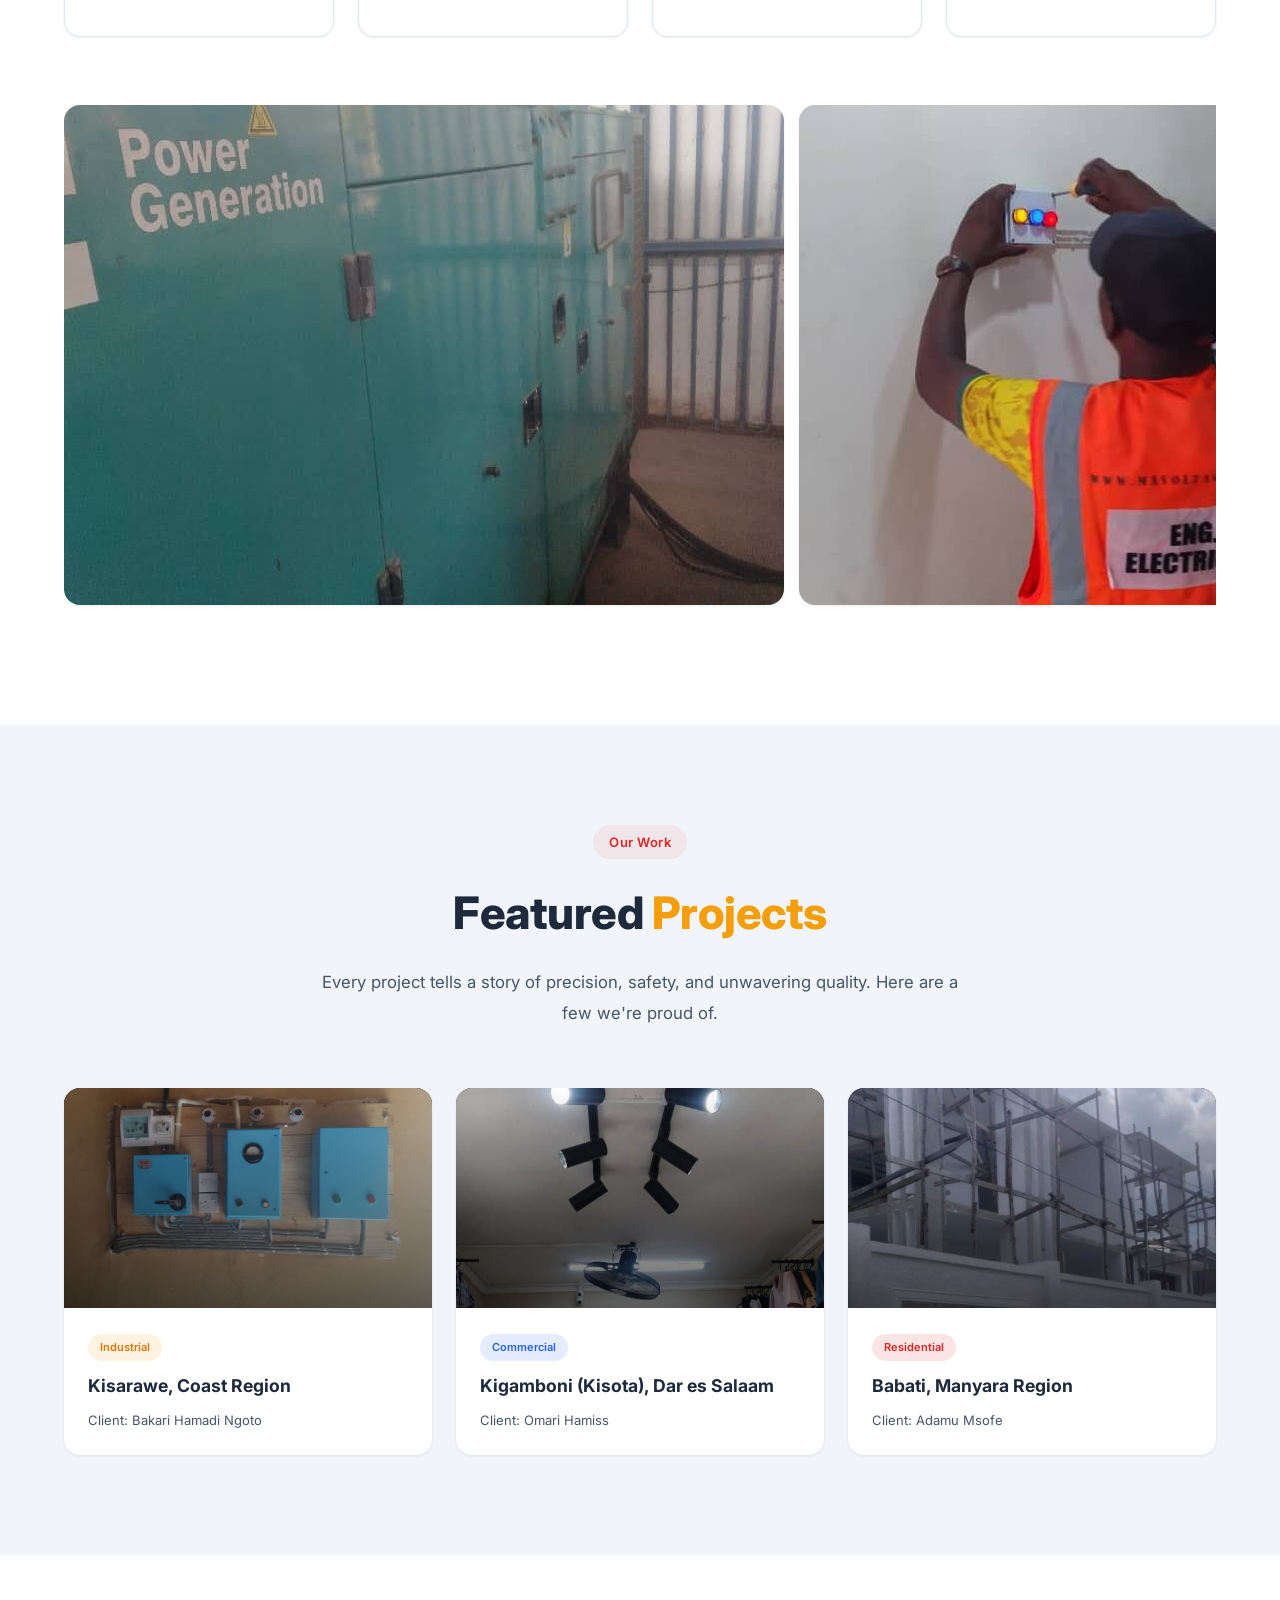
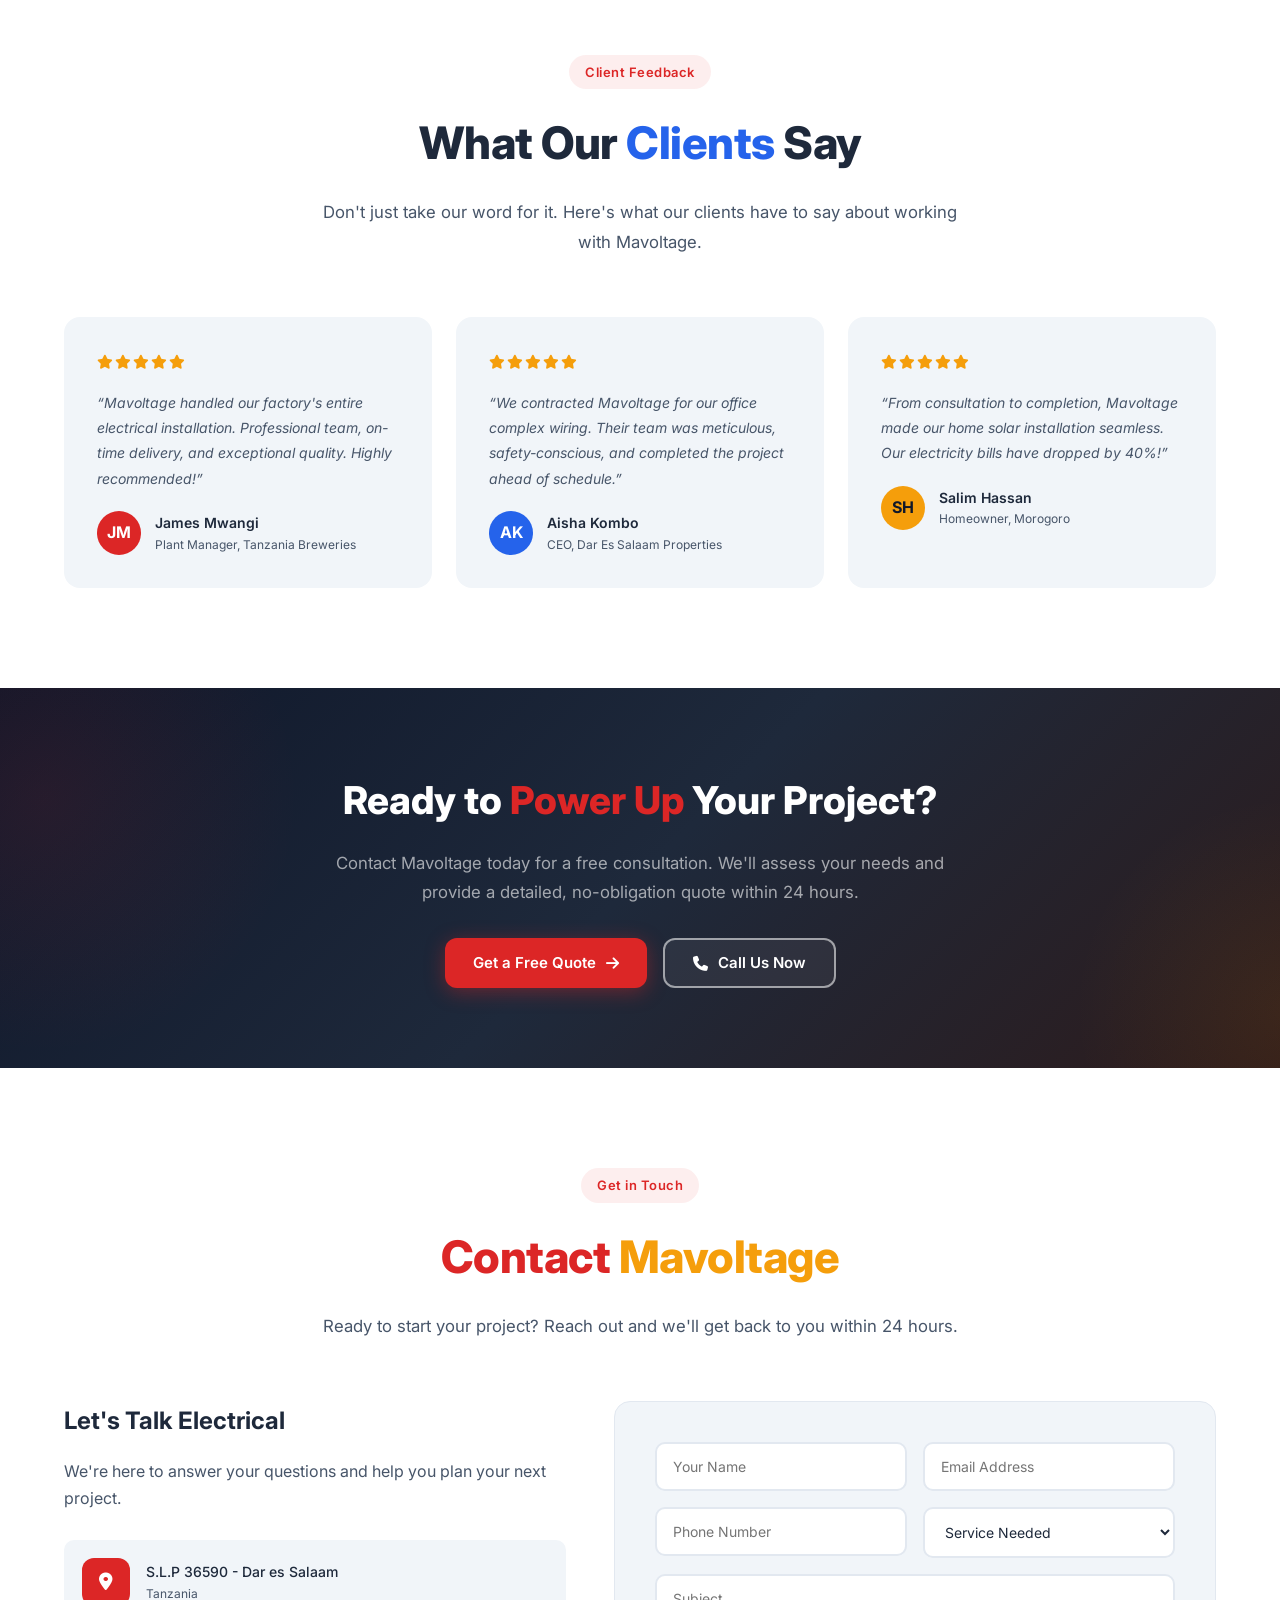
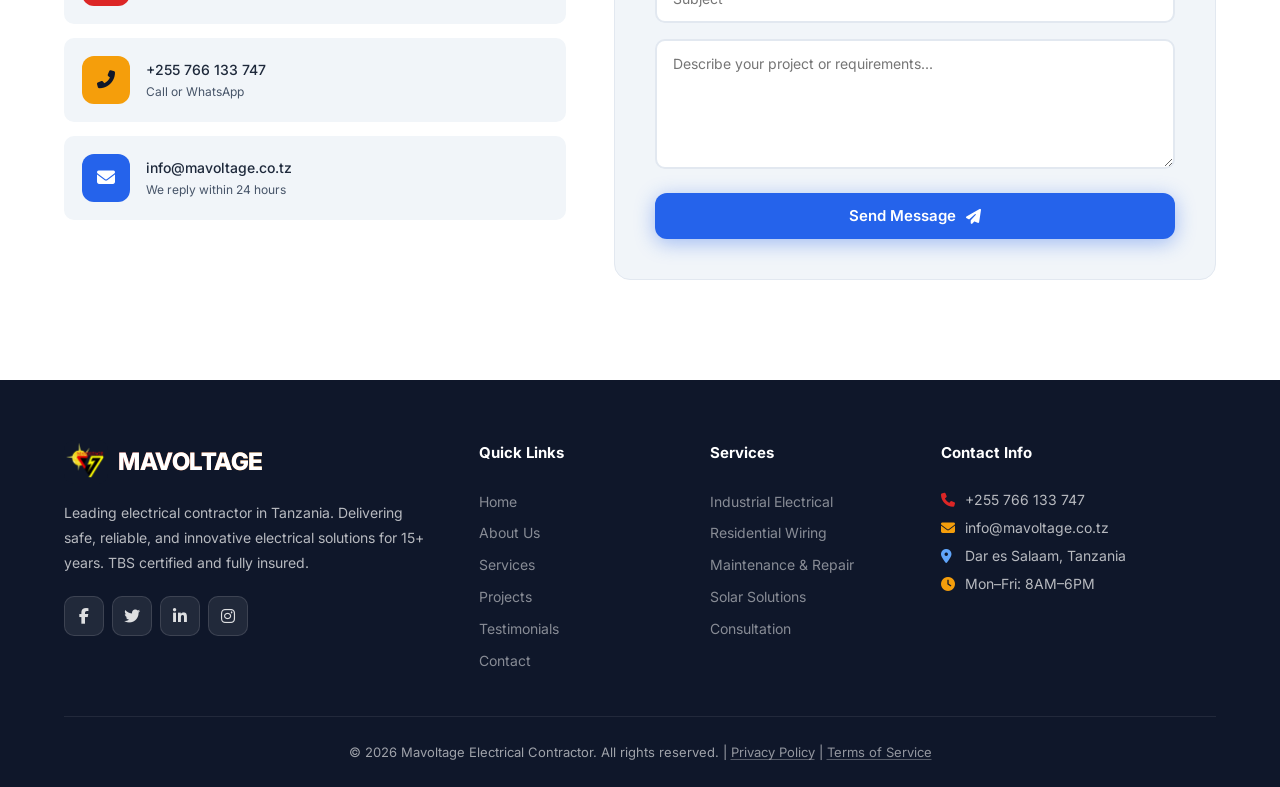
==== commit 3c8a5182: "feat: integrate verified photo library into About/Projects/Services Wire in PM-verified real jobsite" ====
--- a/index.html
+++ b/index.html
@@ -163,7 +163,7 @@
                 <div class="about-image reveal">
                     <div class="image-frame">
                         <div class="inner">
-                            <img src="assets/images/about/mavoltage-about-technician-fieldwork-01.jpg" alt="Mavoltage electrical technician performing fieldwork installation, Morogoro" width="563" height="1000" class="about-photo">
+                            <img src="assets/images/about/mavoltage-about-technician-fieldwork-01.jpg" alt="Mavoltage electrical technician performing fieldwork installation on site" width="563" height="1000" loading="lazy" class="about-photo">
                         </div>
                     </div>
                     <div class="exp-badge">
@@ -184,6 +184,16 @@
                         <div class="feat"><i class="fas fa-check" aria-hidden="true"></i> 24/7 Support</div>
                         <div class="feat"><i class="fas fa-check" aria-hidden="true"></i> Insured &amp; Bonded</div>
                     </div>
+                    <!-- BRELA Registration Certificate -->
+                    <div class="brela-badge">
+                        <img src="assets/images/about/mavoltage-about-brela-certificate-01.jpg" alt="Official BRELA business registration certificate for Mavoltage Electrical Contractor in Tanzania" width="400" height="280" loading="lazy" class="brela-cert-img" style="aspect-ratio: 400/280;">
+                        <p class="brela-caption"><i class="fas fa-certificate" aria-hidden="true"></i> Registered &amp; Certified — BRELA, Tanzania</p>
+                    </div>
+                    <!-- Construction Support Images -->
+                    <div class="construction-gallery" style="display: flex; gap: 10px; margin-top: 20px;">
+                        <img src="assets/images/construction/mavoltage-construction-conduit-installation-01.jpg" alt="Electrical conduit installation during building construction phase" width="300" height="200" loading="lazy" style="aspect-ratio: 3/2; object-fit: cover; border-radius: 8px;">
+                        <img src="assets/images/construction/mavoltage-construction-site-progress-01.jpg" alt="Ongoing construction site progress showing electrical infrastructure" width="300" height="200" loading="lazy" style="aspect-ratio: 3/2; object-fit: cover; border-radius: 8px;">
+                    </div>
                 </div>
             </div>
         </div>
@@ -245,6 +255,27 @@
                     <p>Solar panel installation, energy-efficient retrofits, and electrical load management for cost savings.</p>
                 </div>
             </div>
+            <!-- Services Photo Showcase -->
+            <div class="services-showcase reveal" style="display: flex; overflow-x: auto; gap: 15px; padding: 20px 0;">
+                <div class="showcase-item" style="flex: 0 0 auto;">
+                    <img src="assets/images/services/mavoltage-services-generator-installation-01.jpg" alt="Mavoltage technician performing generator installation on site" width="300" height="200" loading="lazy" style="aspect-ratio: 3/2; object-fit: cover; border-radius: 8px;">
+                </div>
+                <div class="showcase-item" style="flex: 0 0 auto;">
+                    <img src="assets/images/services/mavoltage-services-electrical-testing-01.jpg" alt="Electrical testing and commissioning equipment in use by Mavoltage engineer" width="300" height="200" loading="lazy" style="aspect-ratio: 3/2; object-fit: cover; border-radius: 8px;">
+                </div>
+                <div class="showcase-item" style="flex: 0 0 auto;">
+                    <img src="assets/images/services/mavoltage-services-consumer-unit-wiring-01.jpg" alt="Detailed view of consumer unit wiring installation" width="300" height="200" loading="lazy" style="aspect-ratio: 3/2; object-fit: cover; border-radius: 8px;">
+                </div>
+                <div class="showcase-item" style="flex: 0 0 auto;">
+                    <img src="assets/images/services/mavoltage-services-installation-process-01.jpg" alt="Technician engaging in the electrical installation process" width="300" height="200" loading="lazy" style="aspect-ratio: 3/2; object-fit: cover; border-radius: 8px;">
+                </div>
+                <div class="showcase-item" style="flex: 0 0 auto;">
+                    <img src="assets/images/services/mavoltage-services-laser-alignment-01.jpg" alt="Laser alignment tool used for precise electrical component positioning" width="300" height="200" loading="lazy" style="aspect-ratio: 3/2; object-fit: cover; border-radius: 8px;">
+                </div>
+                <div class="showcase-item" style="flex: 0 0 auto;">
+                    <img src="assets/images/services/mavoltage-services-electrical-engineer-01.jpg" alt="Mavoltage electrical engineer inspecting site plans" width="300" height="200" loading="lazy" style="aspect-ratio: 3/2; object-fit: cover; border-radius: 8px;">
+                </div>
+            </div>
         </div>
     </section>
 
@@ -259,35 +290,35 @@
             <div class="projects-grid">
                 <div class="project-card reveal reveal-delay-1">
                     <div class="thumb">
-                        <i class="fas fa-industry" aria-hidden="true"></i>
+                        <img src="assets/images/projects/mavoltage-projects-panel-installation-01.jpg" alt="Large electrical panel installation at industrial project site" width="600" height="400" loading="lazy" class="project-thumb" style="aspect-ratio: 3/2; object-fit: cover;">
                         <div class="overlay"></div>
                     </div>
                     <div class="info">
                         <span class="tag-sm">Industrial</span>
-                        <h3>Morogoro Industrial Park</h3>
-                        <p>Complete electrical infrastructure for a 12-acre industrial complex</p>
+                        <h3>Kisarawe, Coast Region</h3>
+                        <p>Client: Bakari Hamadi Ngoto</p>
                     </div>
                 </div>
                 <div class="project-card reveal reveal-delay-2">
                     <div class="thumb">
-                        <img src="assets/images/projects/mavoltage-projects-commercial-lighting-01.jpg" alt="Commercial electrical lighting installation in an office building, Dar es Salaam" width="581" height="918" loading="lazy" class="project-thumb">
+                        <img src="assets/images/projects/mavoltage-projects-commercial-lighting-01.jpg" alt="Commercial electrical lighting installation in an office building, Dar es Salaam" width="600" height="400" loading="lazy" class="project-thumb" style="aspect-ratio: 3/2; object-fit: cover;">
                         <div class="overlay"></div>
                     </div>
                     <div class="info">
                         <span class="tag-sm">Commercial</span>
-                        <h3>Dar es Salaam Office Tower</h3>
-                        <p>Full electrical fit-out for a 20-story commercial building</p>
+                        <h3>Kigamboni (Kisota), Dar es Salaam</h3>
+                        <p>Client: Omari Hamiss</p>
                     </div>
                 </div>
                 <div class="project-card reveal reveal-delay-3">
                     <div class="thumb">
-                        <img src="assets/images/projects/mavoltage-projects-residential-construction-01.jpg" alt="Two-story residential house exterior under construction with electrical power infrastructure, Morogoro" width="641" height="1000" loading="lazy" class="project-thumb">
+                        <img src="assets/images/projects/mavoltage-projects-residential-construction-01.jpg" alt="Two-story residential house exterior under construction with electrical power infrastructure, Morogoro" width="600" height="400" loading="lazy" class="project-thumb" style="aspect-ratio: 3/2; object-fit: cover;">
                         <div class="overlay"></div>
                     </div>
                     <div class="info">
                         <span class="tag-sm">Residential</span>
-                        <h3>Mikocheni Luxury Homes</h3>
-                        <p>Smart home electrical systems for 30 premium residences</p>
+                        <h3>Babati, Manyara Region</h3>
+                        <p>Client: Adamu Msofe</p>
                     </div>
                 </div>
             </div>
--- a/assets/css/sections.css
+++ b/assets/css/sections.css
@@ -232,6 +232,61 @@
     gap: 24px;
 }
 
+/* --- Services Photo Showcase --- */
+.services-showcase {
+    display: grid;
+    grid-template-columns: repeat(3, 1fr);
+    gap: 20px;
+    margin-top: 48px;
+}
+.services-showcase .showcase-item {
+    border-radius: var(--radius);
+    overflow: hidden;
+    aspect-ratio: 3 / 2;
+    box-shadow: var(--shadow-sm);
+}
+.services-showcase .showcase-item img {
+    width: 100%;
+    height: 100%;
+    object-fit: cover;
+    display: block;
+    transition: transform 0.4s ease;
+}
+.services-showcase .showcase-item:hover img {
+    transform: scale(1.05);
+}
+
+/* --- BRELA Certificate Badge --- */
+.brela-badge {
+    margin-top: 28px;
+    padding: 20px;
+    background: white;
+    border: 1px solid var(--grey-border);
+    border-radius: var(--radius);
+    box-shadow: var(--shadow-sm);
+    text-align: center;
+}
+.brela-cert-img {
+    width: 100%;
+    max-width: 360px;
+    height: auto;
+    border-radius: var(--radius-sm);
+    margin-bottom: 12px;
+}
+.brela-caption {
+    font-size: 13px;
+    font-weight: 600;
+    color: var(--blue);
+    display: flex;
+    align-items: center;
+    justify-content: center;
+    gap: 8px;
+}
+.brela-caption i {
+    color: var(--yellow);
+    font-size: 16px;
+}
+
 /* --- Projects --- */
 .projects {
     background: var(--grey-light);
--- a/assets/css/responsive.css
+++ b/assets/css/responsive.css
@@ -1,4 +1,4 @@
-/* ===== RESPONSIVE.CSS � All @media Rules ===== */
+/* ===== RESPONSIVE.CSS — All @media Rules ===== */
 
 /* --- Scroll Reveal --- */
 .reveal {
@@ -83,6 +83,7 @@
     .stat-item:nth-child(4) { border-right: none; }
 
     .services-grid { grid-template-columns: 1fr; }
+    .services-showcase { grid-template-columns: 1fr; }
     .projects-grid { grid-template-columns: 1fr; }
     .testimonial-grid { grid-template-columns: 1fr; }
 
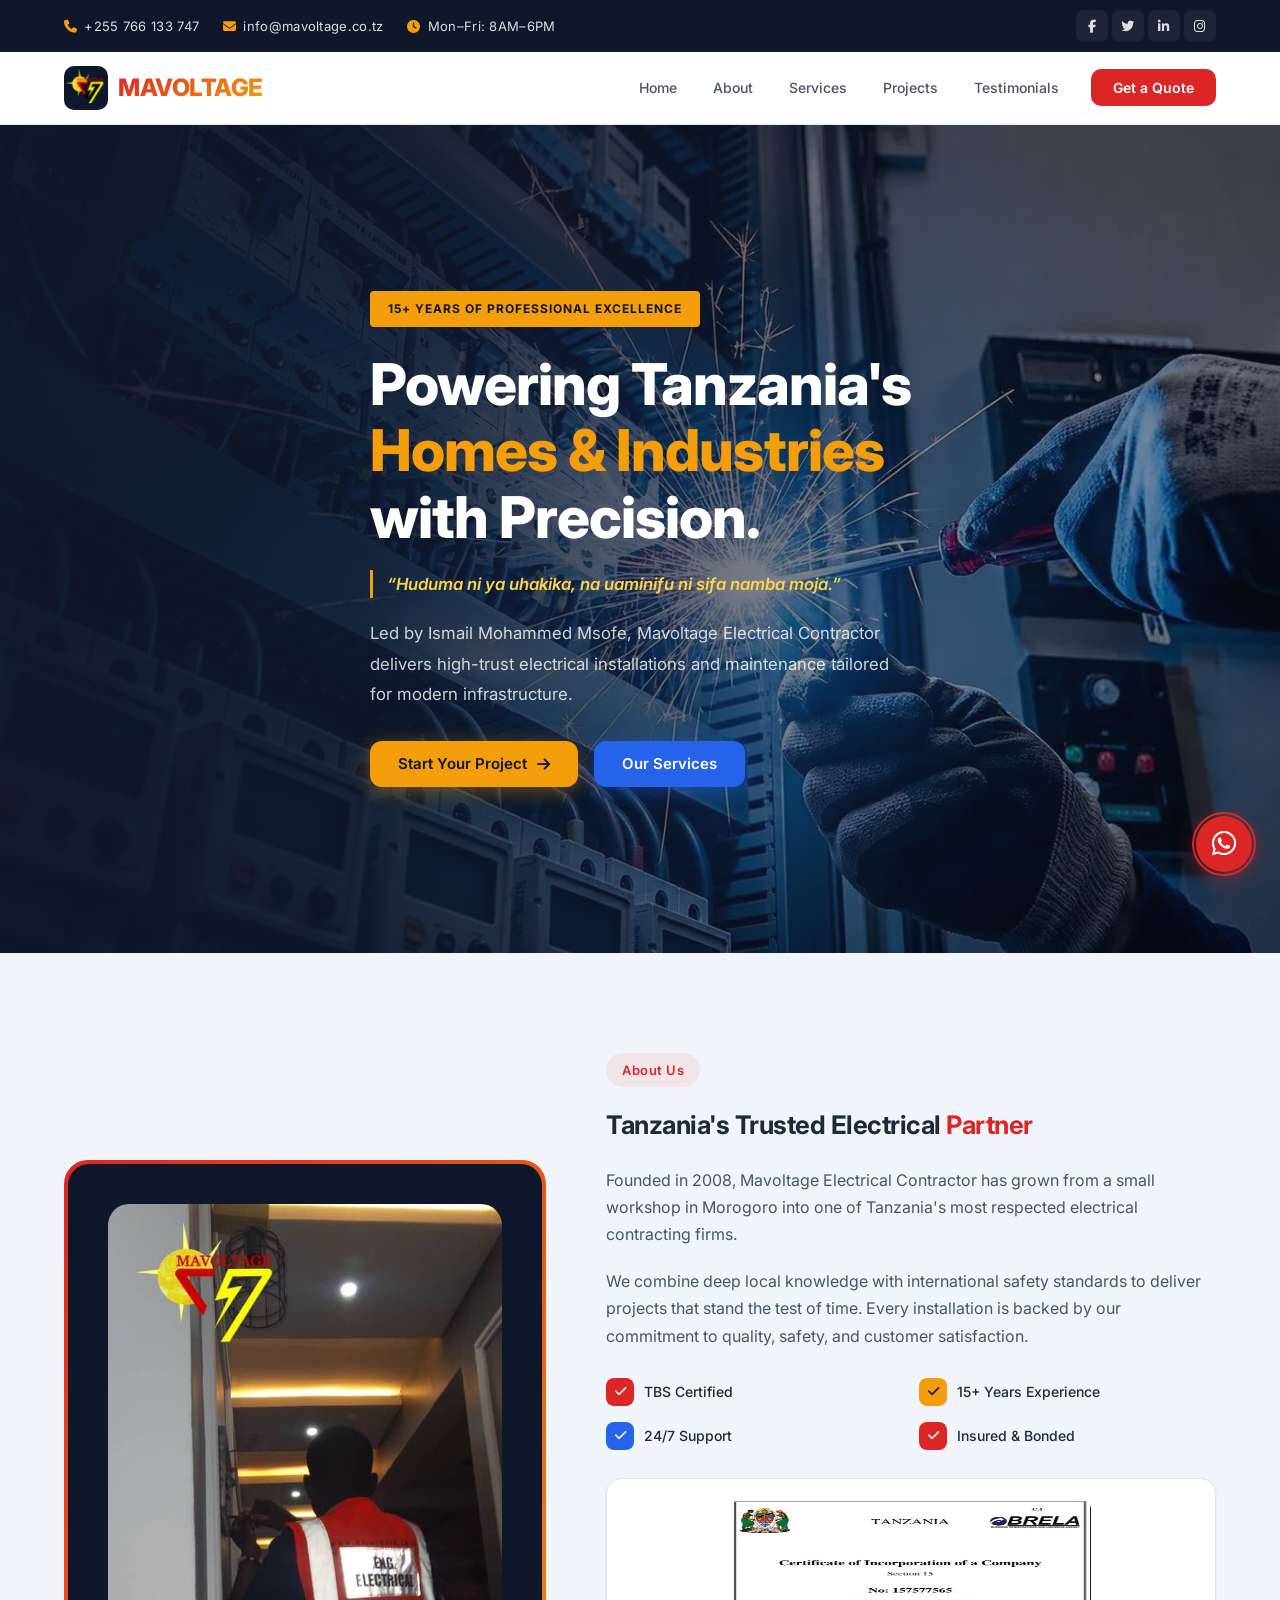
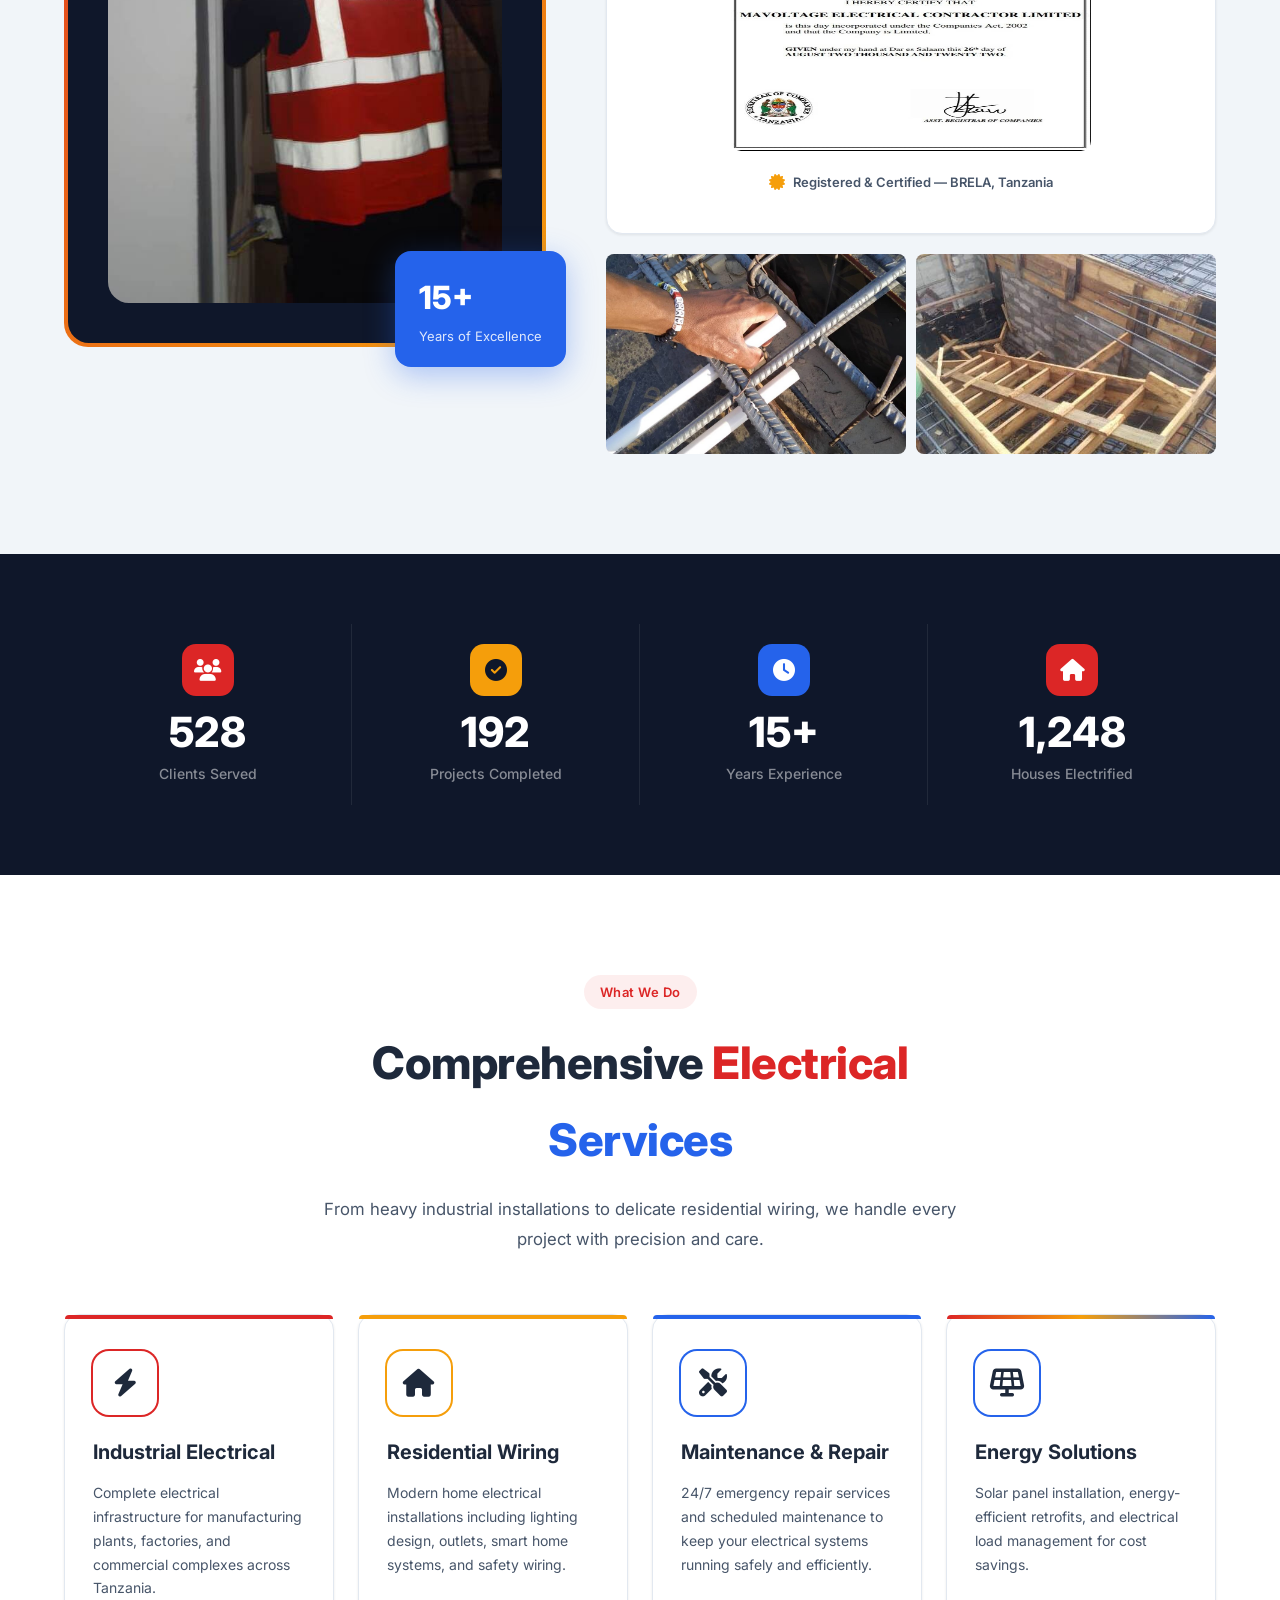
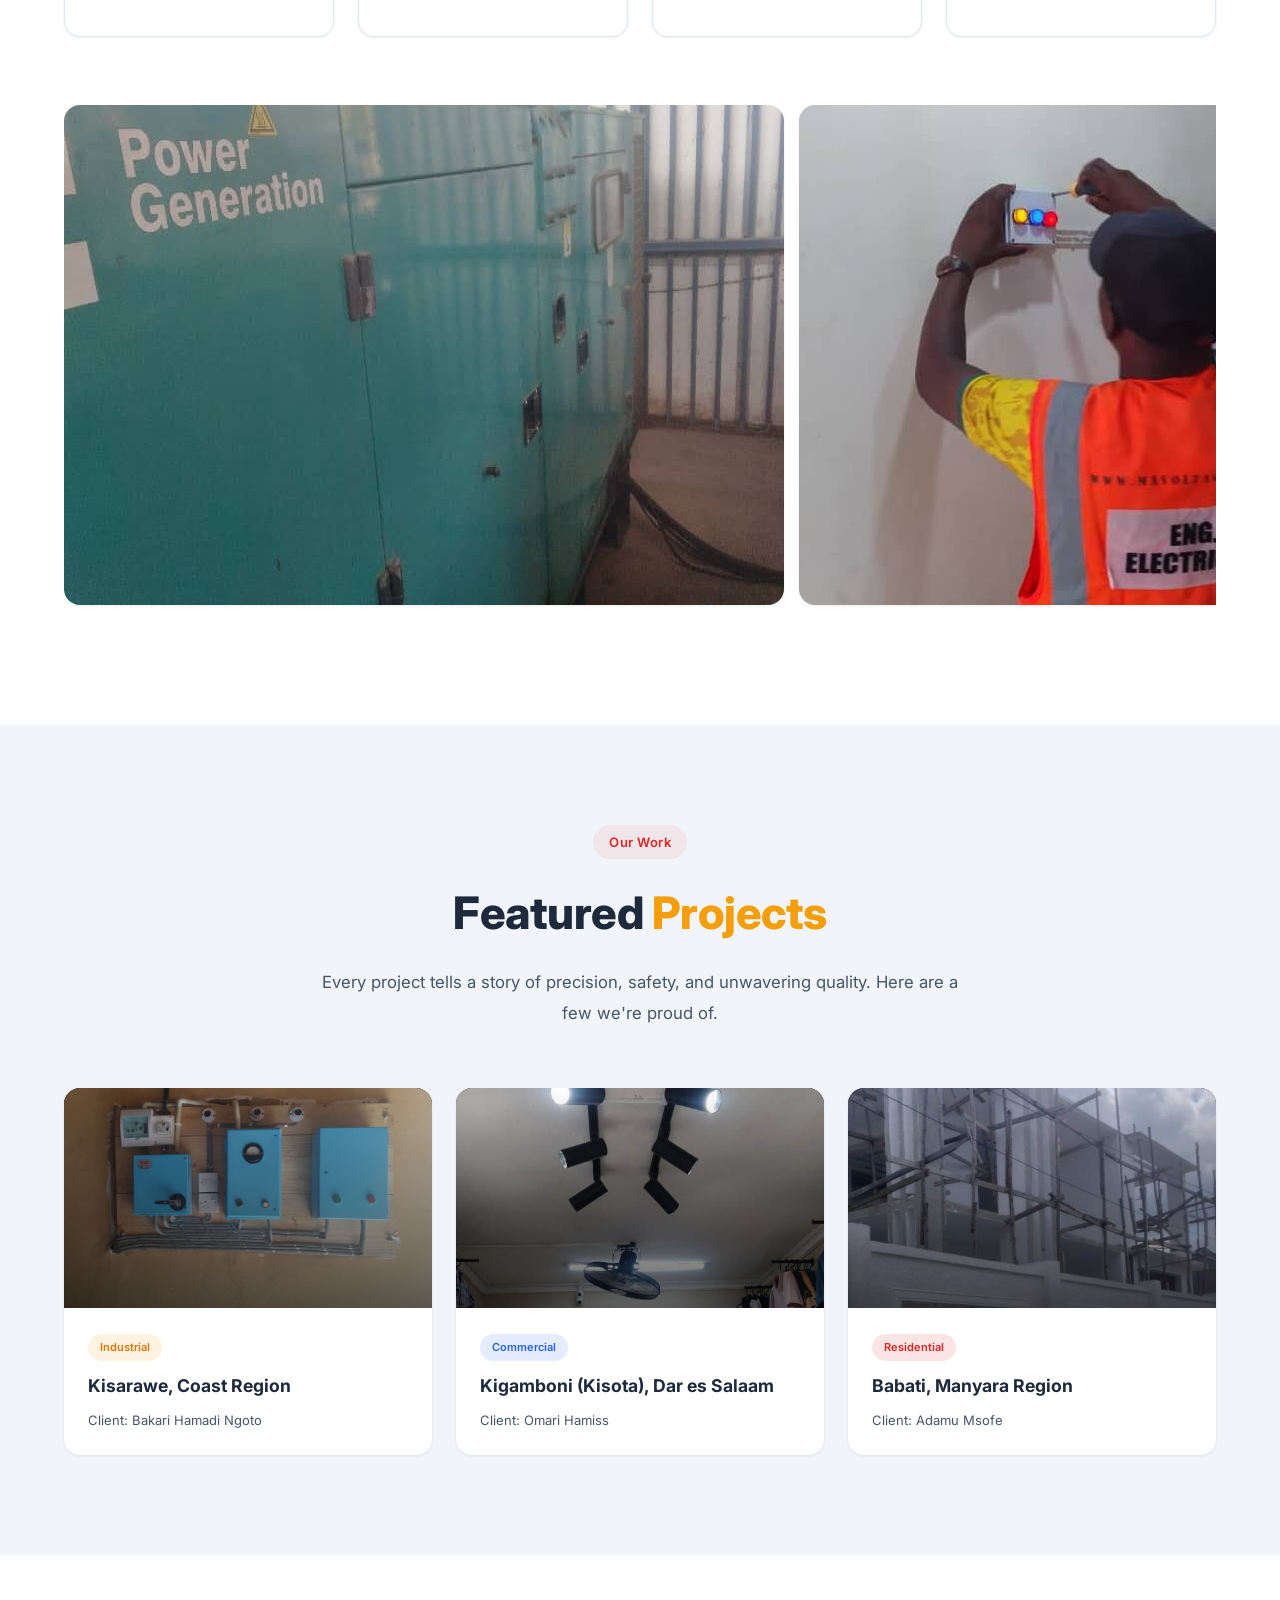
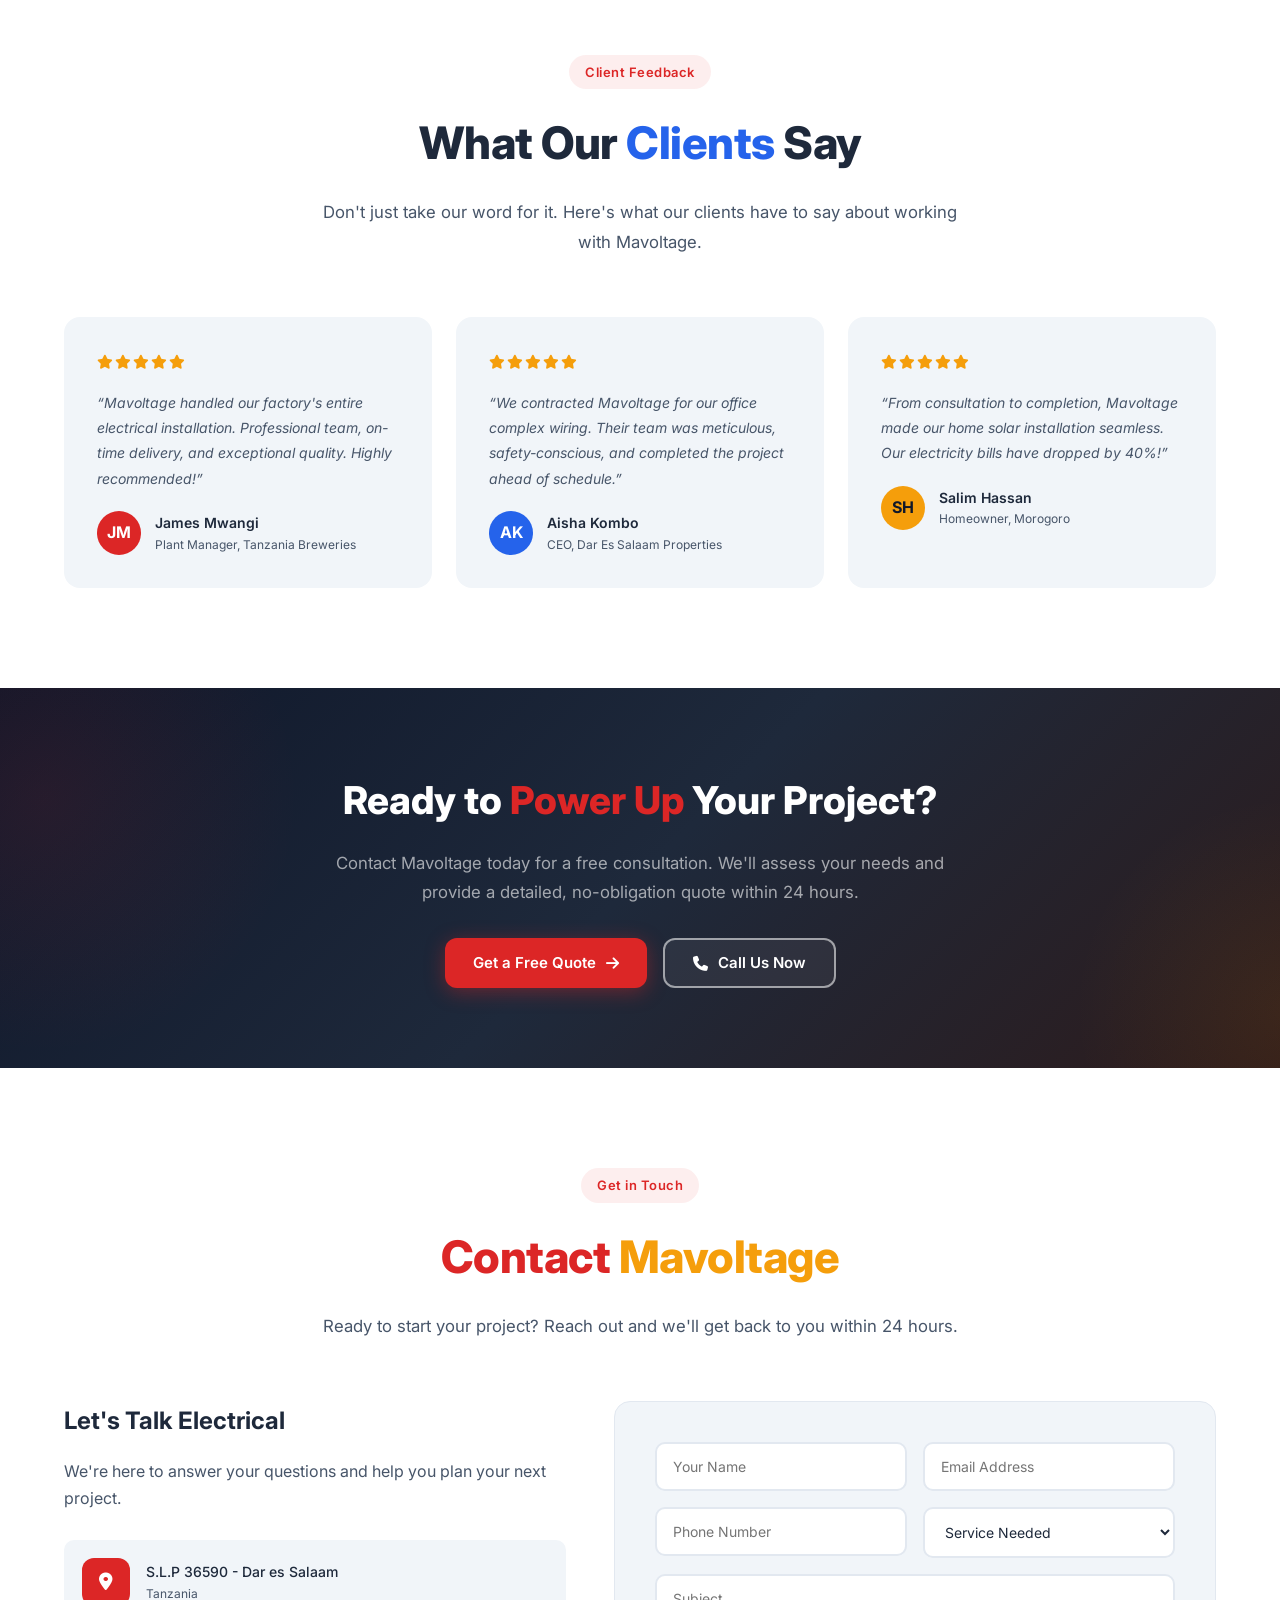
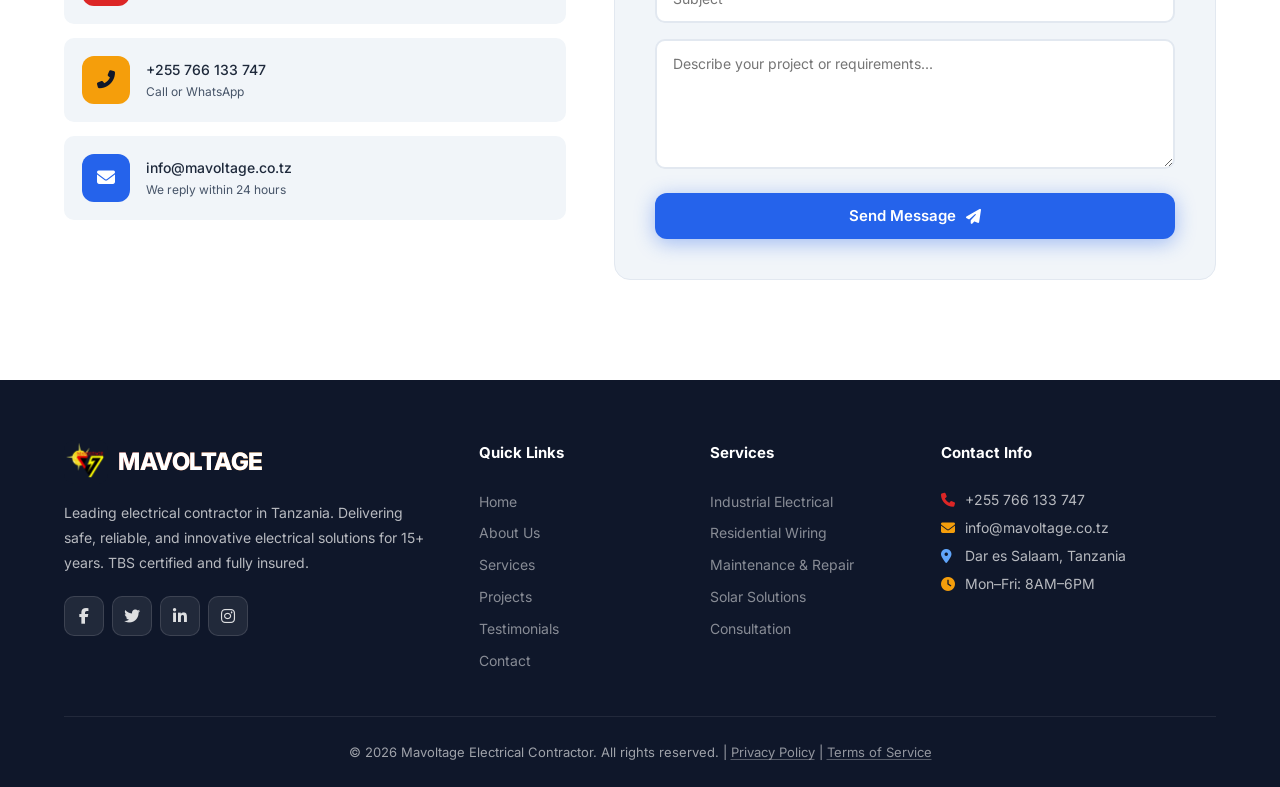
==== commit df9cc15b: "feat: extract site content into JSON data files (CMS groundwork, Phase 1) Add assets/data/{stats,ser" ====
--- a/index.html
+++ b/index.html
@@ -531,5 +531,6 @@
     <script src="assets/js/nav.js"></script>
     <script src="assets/js/animations.js"></script>
     <script src="assets/js/form.js"></script>
+    <script src="assets/js/content-loader.js"></script>
 </body>
 </html>
--- a/assets/css/components.css
+++ b/assets/css/components.css
@@ -354,7 +354,6 @@
     border: 1px solid var(--grey-border);
     transition: var(--transition);
     position: relative;
-    overflow: hidden;
 }
 .service-card::before {
     content: '';
--- a/assets/css/responsive.css
+++ b/assets/css/responsive.css
@@ -37,8 +37,9 @@
 }
 
 @media (max-width: 768px) {
-    section { padding: 60px 0; }
+    section { padding: 60px 0; scroll-margin-top: 64px; }
     nav .container { height: 64px; }
+    
     .hero::before {
         background: linear-gradient(180deg, rgba(15,23,42,0.92) 0%, rgba(15,23,42,0.88) 100%);
     }
@@ -107,6 +108,17 @@
         position: static;
         margin-top: 16px;
     }
+
+    .construction-gallery {
+        flex-direction: column !important;
+        gap: 16px !important;
+    }
+
+    .construction-gallery img {
+        width: 100% !important;
+        max-width: 100% !important;
+        height: auto !important;
+    }
 }
 
 @media (max-width: 480px) {
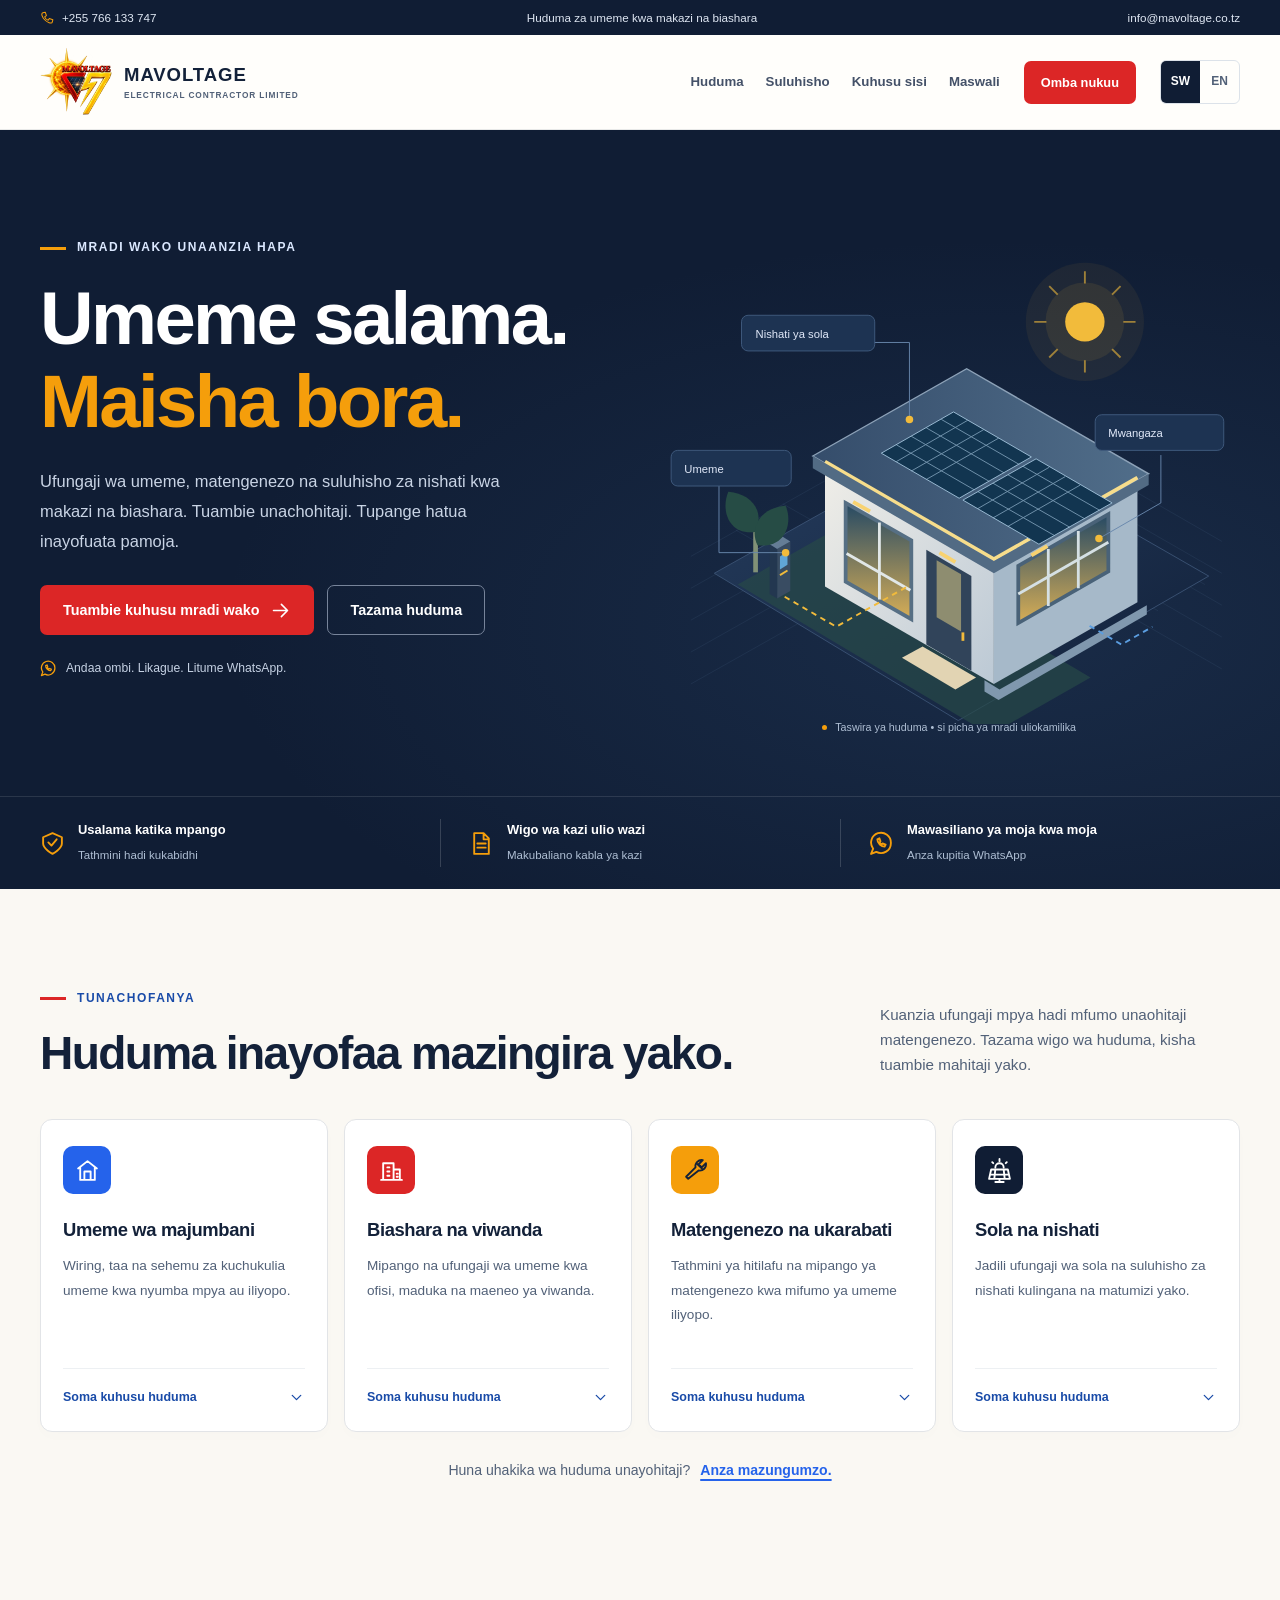
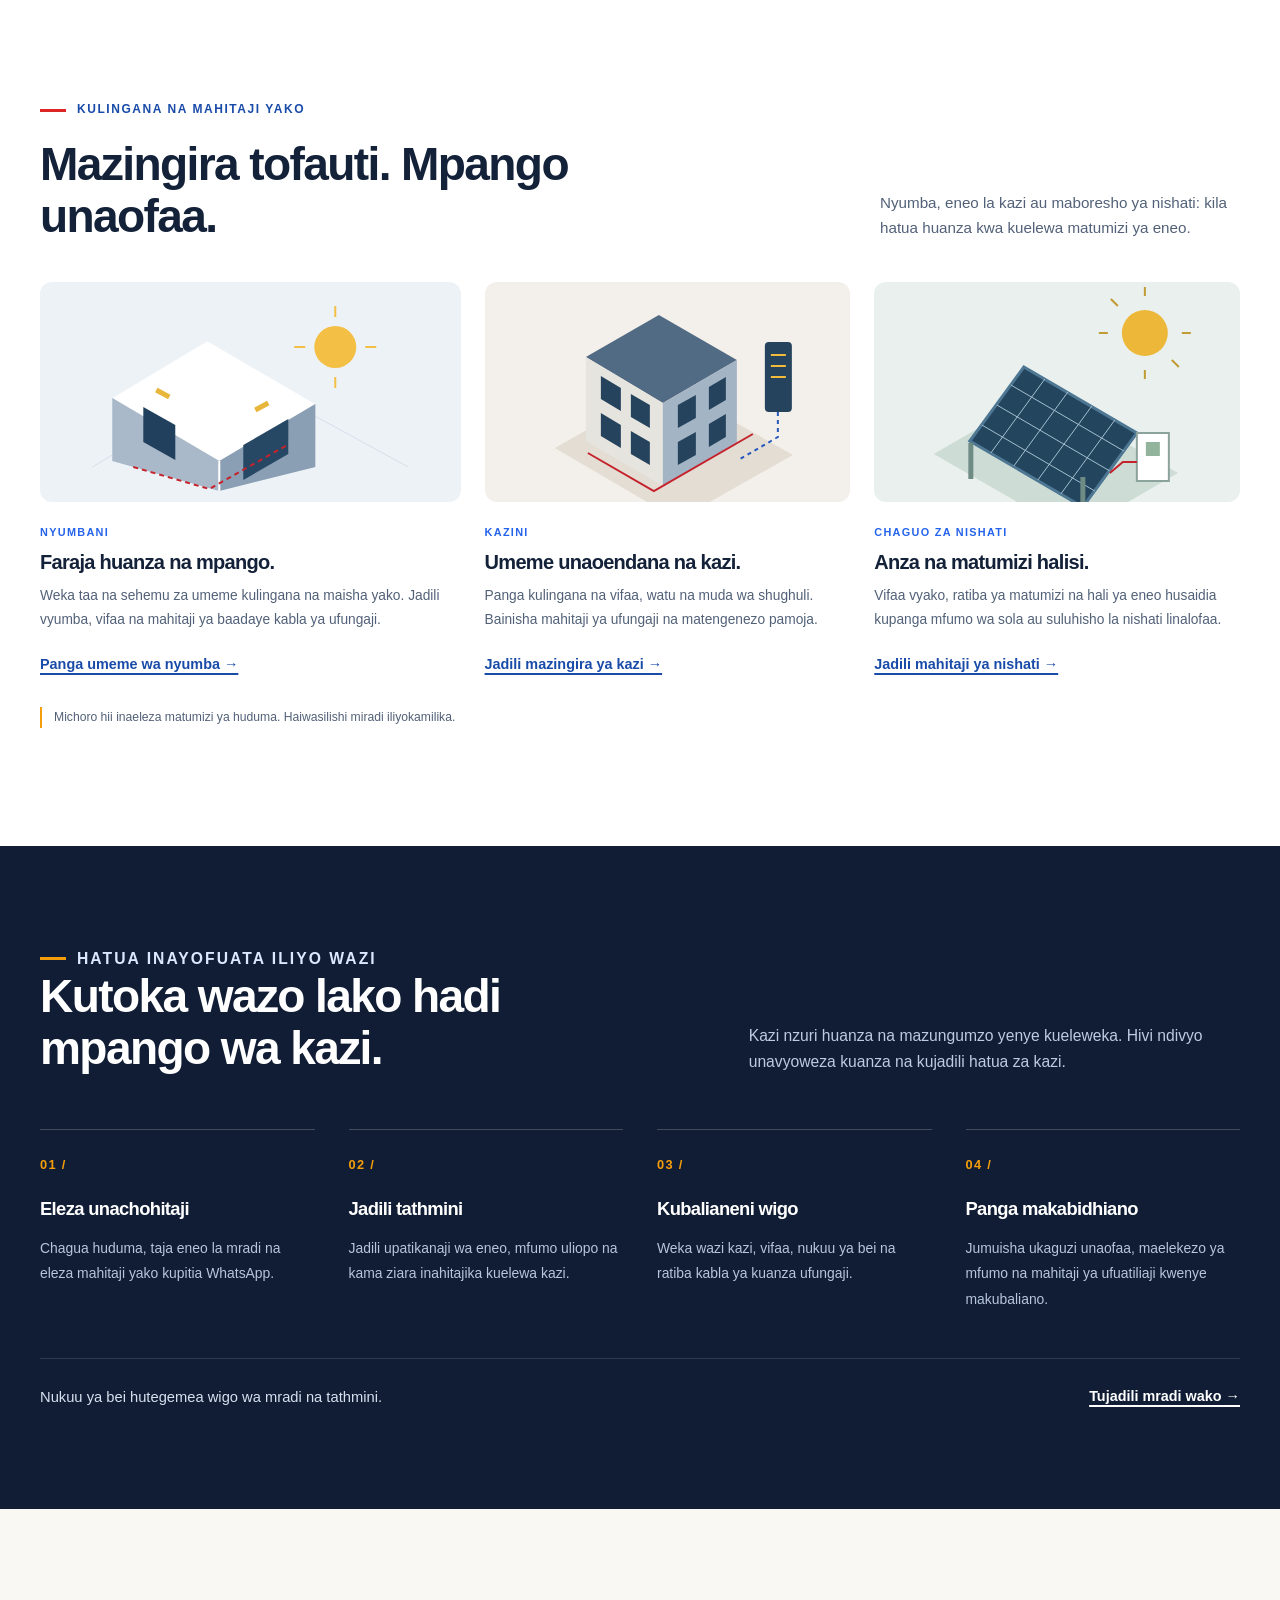
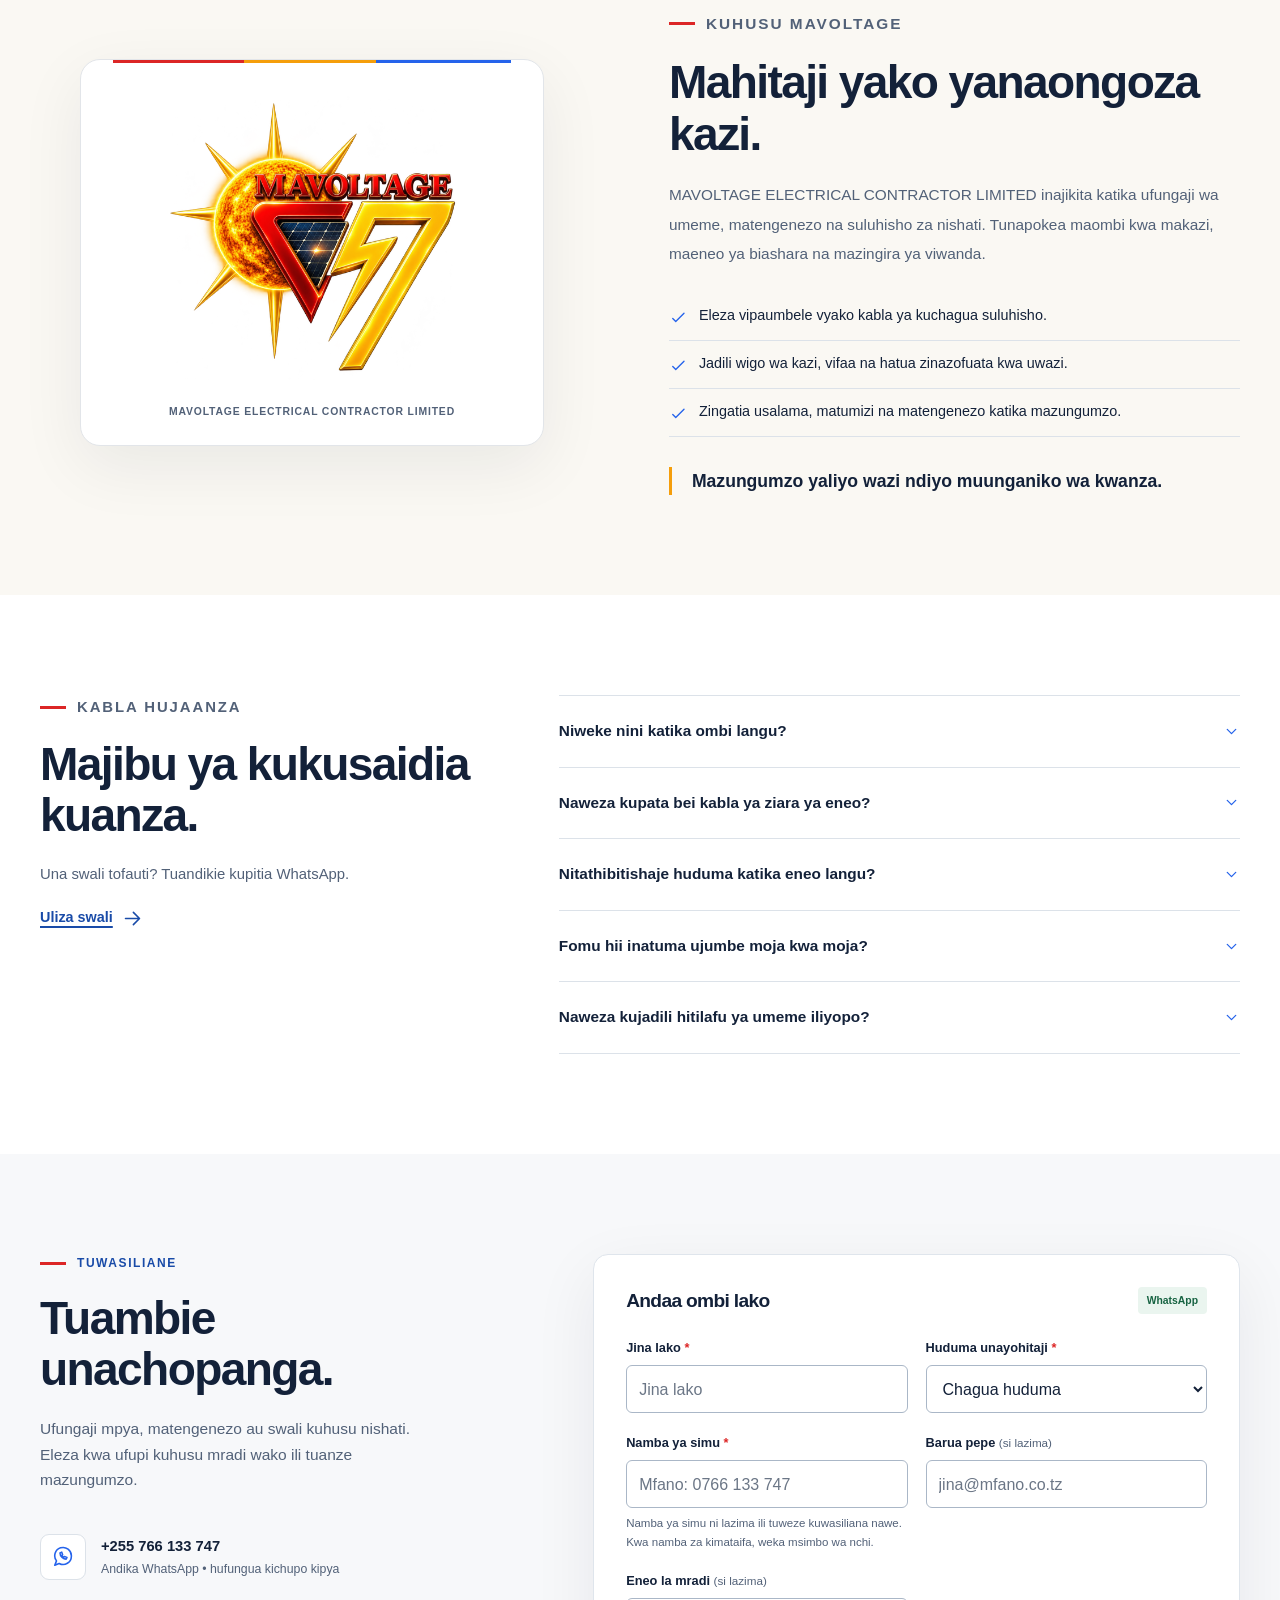
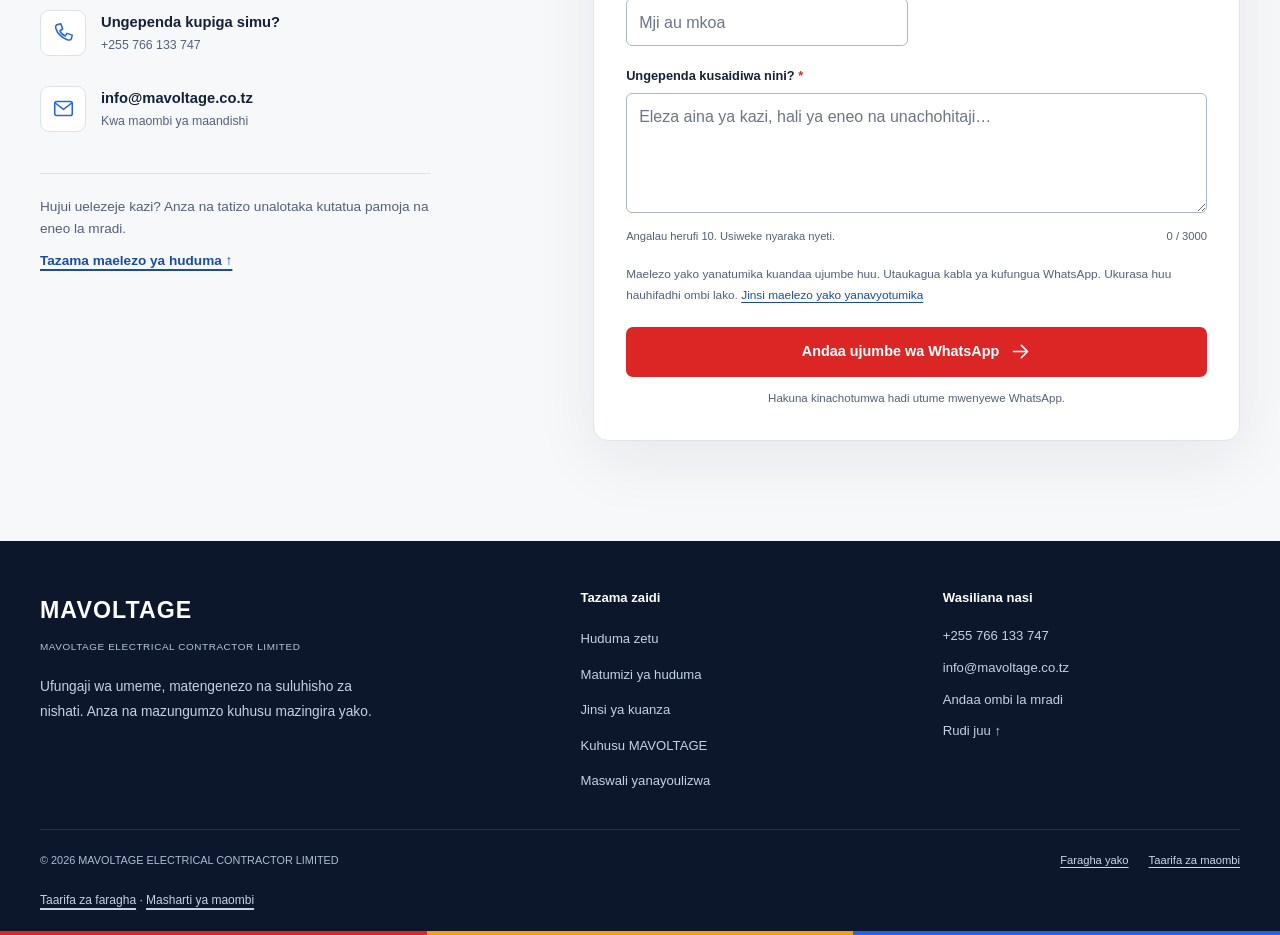
==== commit e015523e: "Release bilingual contractor website with verified WhatsApp enquiry flow" ====
--- a/index.html
+++ b/index.html
@@ -1,536 +1,1814 @@
-<!DOCTYPE html>
-<html lang="en">
-<head>
-    <meta charset="UTF-8">
-    <meta name="viewport" content="width=device-width, initial-scale=1.0">
-    <title>Mavoltage Electrical Contractor | Tanzania</title>
-    <meta name="description" content="Mavoltage Electrical Contractor — 15+ years delivering safe, reliable electrical installations across Tanzania. TBS certified.">
-    <meta name="keywords" content="electrical contractor Tanzania, Morogoro electrician, solar installation Tanzania, industrial electrical Tanzania, commercial electrician Morogoro, residential wiring Tanzania, TBS certified electrician, electrical maintenance Tanzania">
-    <meta name="author" content="Mavoltage Electrical Contractor">
-    <meta name="robots" content="index, follow">
-    <link rel="canonical" href="https://mavoltage.netlify.app/">
+<!doctype html>
 
-    <!-- TODO: swap to mavoltage.co.tz once DNS is confirmed live -->
+<html lang="sw-TZ">
+  <head>
+    <meta charset="utf-8" />
+    <meta
+      name="viewport"
+      content="width=device-width, initial-scale=1, viewport-fit=cover"
+    />
+    <meta
+      name="description"
+      content="MAVOLTAGE ELECTRICAL CONTRACTOR LIMITED — huduma za ufungaji umeme, matengenezo na mifumo ya nishati. Andaa ombi lako kupitia WhatsApp."
+    />
+    <meta name="robots" content="index, follow" />
+    <meta name="referrer" content="no-referrer" />
+    <meta name="theme-color" content="#101d34" />
 
-    <!-- Open Graph -->
-    <meta property="og:type" content="website">
-    <meta property="og:site_name" content="Mavoltage Electrical Contractor">
-    <meta property="og:title" content="Mavoltage Electrical Contractor | Tanzania Electrical Services">
-    <meta property="og:description" content="Mavoltage Electrical Contractor — 15+ years delivering safe, reliable electrical installations across Tanzania. TBS certified.">
-    <meta property="og:url" content="https://mavoltage.netlify.app/">
-    <meta property="og:image" content="https://mavoltage.netlify.app/assets/images/og-cover.jpg">
-    <meta property="og:locale" content="en_TZ">
+    <title>MAVOLTAGE | Umeme salama. Maisha bora.</title>
+    <link
+      rel="icon"
+      href="/assets/icons/approved-favicon.png"
+      type="image/png"
+    />
+    <script src="/assets/js/enhance.js"></script>
+    <link rel="stylesheet" href="/assets/css/approved.css" />
+    <script type="application/ld+json">
+      {
+        "@context": "https://schema.org",
+        "@type": "Electrician",
+        "name": "MAVOLTAGE ELECTRICAL CONTRACTOR LIMITED",
+        "telephone": "+255766133747",
+        "email": "info@mavoltage.co.tz",
+        "url": "https://mavoltage.netlify.app/",
+        "logo": "https://mavoltage.netlify.app/assets/icons/approved-logo.png"
+      }
+    </script>
+    <link rel="canonical" href="https://mavoltage.netlify.app/" />
+    <meta property="og:type" content="website" />
+    <meta property="og:url" content="https://mavoltage.netlify.app/" />
+    <meta property="og:locale" content="sw_TZ" />
+    <meta
+      property="og:site_name"
+      content="MAVOLTAGE ELECTRICAL CONTRACTOR LIMITED"
+    />
+    <meta
+      property="og:title"
+      content="MAVOLTAGE | Umeme salama. Maisha bora."
+    />
+    <meta
+      property="og:description"
+      content="Huduma za ufungaji umeme, matengenezo na mifumo ya nishati. Andaa ombi lako kupitia WhatsApp."
+    />
+    <meta
+      property="og:image"
+      content="https://mavoltage.netlify.app/assets/images/approved-share.png"
+    />
+    <meta property="og:image:width" content="1200" />
+    <meta property="og:image:height" content="630" />
+    <meta
+      property="og:image:alt"
+      content="Nembo ya MAVOLTAGE ELECTRICAL CONTRACTOR LIMITED"
+    />
+    <meta name="twitter:card" content="summary_large_image" />
+    <script src="/assets/js/identity-entry.js" defer></script>
+  </head>
+  <body>
+    <svg xmlns="http://www.w3.org/2000/svg" class="sr-only" aria-hidden="true">
+      <defs>
+        <symbol id="i-arrow" viewBox="0 0 24 24">
+          <path d="M4 12h15M13 5l7 7-7 7" />
+        </symbol>
+        <symbol id="i-chevron" viewBox="0 0 24 24">
+          <path d="m6 9 6 6 6-6" />
+        </symbol>
+        <symbol id="i-home" viewBox="0 0 24 24">
+          <path d="m3 10 9-7 9 7M5 9v12h14V9M9 21v-8h6v8" />
+        </symbol>
+        <symbol id="i-building" viewBox="0 0 24 24">
+          <path
+            d="M4 21V5h10v16M14 11h6v10M2 21h20M8 9h2M8 13h2M8 17h2M17 15h1M17 18h1"
+          />
+        </symbol>
+        <symbol id="i-tools" viewBox="0 0 24 24">
+          <path
+            d="m14 6 4 4M5 20l-2-2 9-9a6 6 0 0 1 7-7l-4 4 3 3 4-4a6 6 0 0 1-7 7Z"
+          />
+        </symbol>
+        <symbol id="i-solar" viewBox="0 0 24 24">
+          <path
+            d="m4 11-2 9h20l-2-9ZM8 11l-1 9M16 11l1 9M3 16h18M12 20v3M8 23h8M12 1v2M5 4l1 1M19 4l-1 1M8 9a4 4 0 0 1 8 0"
+          />
+        </symbol>
+        <symbol id="i-check" viewBox="0 0 24 24">
+          <path d="m5 12 4 4L20 5" />
+        </symbol>
+        <symbol id="i-shield" viewBox="0 0 24 24">
+          <path d="M12 2 3 6v6c0 5 9 10 9 10s9-5 9-10V6Z" />
+          <path d="m8 11 3 3 5-6" />
+        </symbol>
+        <symbol id="i-chat" viewBox="0 0 24 24">
+          <path
+            d="M21 11.5A9.5 9.5 0 0 1 7 20l-5 2 2-5A9.5 9.5 0 1 1 21 11.5Z"
+          />
+          <path d="M8 8c0 4 4 7 7 7l1-2-3-1-1 1-2-2 1-1-1-3Z" />
+        </symbol>
+        <symbol id="i-phone" viewBox="0 0 24 24">
+          <path
+            d="m5 3 4-1 2 6-3 2c1 3 3 5 6 6l2-3 6 2-1 4c-1 4-9 0-13-4S1 4 5 3Z"
+          />
+        </symbol>
+        <symbol id="i-mail" viewBox="0 0 24 24">
+          <rect x="2" y="4" width="20" height="16" rx="2" />
+          <path d="m3 6 9 7 9-7" />
+        </symbol>
+        <symbol id="i-document" viewBox="0 0 24 24">
+          <path d="M5 2h9l5 5v15H5ZM14 2v6h5M8 12h8M8 16h8" />
+        </symbol>
+        <symbol id="i-menu" viewBox="0 0 24 24">
+          <path d="M4 6h16M4 12h16M4 18h16" />
+        </symbol>
+        <symbol id="i-close" viewBox="0 0 24 24">
+          <path d="m6 6 12 12M18 6 6 18" />
+        </symbol>
+      </defs>
+    </svg>
+    <a href="#main-content" class="skip" data-en="Skip to main content"
+      >Nenda kwenye maudhui makuu</a
+    >
+    <div class="topbar">
+      <div class="wrap">
+        <a class="phone" href="tel:+255766133747"
+          ><svg class="icon" aria-hidden="true"><use href="#i-phone" /></svg
+          >+255 766 133 747</a
+        ><span data-en="Electrical services for homes and businesses"
+          >Huduma za umeme kwa makazi na biashara</span
+        >
+        <div class="topbar-right">
+          <a href="mailto:info@mavoltage.co.tz">info@mavoltage.co.tz</a>
+        </div>
+      </div>
+    </div>
+    <header class="site-header">
+      <div class="wrap nav-row">
+        <a
+          href="#home"
+          class="brand"
+          aria-label="MAVOLTAGE — mwanzo"
+          data-en-aria="MAVOLTAGE — home"
+          ><img
+            src="/assets/icons/approved-logo.png"
+            width="512"
+            height="512"
+            alt="Nembo ya MAVOLTAGE"
+            data-en-alt="MAVOLTAGE logo"
+            fetchpriority="high"
+          /><span class="brand-text"
+            ><strong>MAVOLTAGE</strong
+            ><small>ELECTRICAL CONTRACTOR LIMITED</small></span
+          ></a
+        >
+        <nav
+          aria-label="Urambazaji mkuu"
+          data-en-aria="Main navigation"
+          class="nav-list"
+          id="main-nav"
+        >
+          <a href="#services" data-en="Services">Huduma</a
+          ><a href="#projects" data-en="Solutions">Suluhisho</a
+          ><a href="#about" data-en="About us">Kuhusu sisi</a
+          ><a href="#faq" data-en="FAQs">Maswali</a>
+        </nav>
+        <a
+          class="btn btn-primary btn-small nav-quote"
+          href="#contact"
+          data-en="Request a quote"
+          >Omba nukuu</a
+        >
+        <div
+          class="lang-group"
+          role="group"
+          aria-label="Chagua lugha"
+          data-en-aria="Choose language"
+        >
+          <button
+            type="button"
+            id="lang-sw"
+            lang="sw"
+            aria-pressed="true"
+            aria-label="Kiswahili"
+          >
+            SW</button
+          ><button
+            type="button"
+            id="lang-en"
+            lang="en"
+            aria-pressed="false"
+            aria-label="English"
+          >
+            EN
+          </button>
+        </div>
+        <button
+          class="menu-toggle"
+          type="button"
+          aria-expanded="false"
+          aria-controls="main-nav"
+          aria-label="Fungua menyu"
+          data-en-aria="Open menu"
+          id="menu-toggle"
+        >
+          <svg class="icon" aria-hidden="true"><use href="#i-menu" /></svg>
+        </button>
+      </div>
+    </header>
+    <noscript
+      ><p class="no-script">
+        Unaweza kusoma huduma zetu na
+        <a href="https://wa.me/255766133747" rel="noopener noreferrer"
+          >kuwasiliana kupitia WhatsApp</a
+        >. Fomu ya kuandaa ujumbe na kubadilisha lugha vinahitaji JavaScript.
+      </p></noscript
+    >
+    <main id="main-content" tabindex="-1">
+      <section
+        class="hero dark"
+        id="home"
+        aria-labelledby="hero-title"
+        tabindex="-1"
+      >
+        <div class="wrap hero-grid">
+          <div class="hero-copy">
+            <p class="eyebrow" data-en="Your next project starts here">
+              Mradi wako unaanzia hapa
+            </p>
+            <h1 id="hero-title">
+              <span data-en="Safer power.">Umeme salama.</span><br /><span
+                class="accent"
+                data-en="Better living."
+                >Maisha bora.</span
+              >
+            </h1>
+            <p
+              class="hero-intro"
+              data-en="Electrical installation, maintenance and energy solutions for homes and businesses. Tell us what you need. Let’s plan the next step together."
+            >
+              Ufungaji wa umeme, matengenezo na suluhisho za nishati kwa makazi
+              na biashara. Tuambie unachohitaji. Tupange hatua inayofuata
+              pamoja.
+            </p>
+            <div class="hero-actions">
+              <a href="#contact" class="btn btn-primary"
+                ><span data-en="Tell us about your project"
+                  >Tuambie kuhusu mradi wako</span
+                ><svg class="icon" aria-hidden="true">
+                  <use href="#i-arrow" /></svg></a
+              ><a
+                href="#services"
+                class="btn btn-ghost"
+                data-en="Explore services"
+                >Tazama huduma</a
+              >
+            </div>
+            <p class="hero-note">
+              <svg class="icon" aria-hidden="true"><use href="#i-chat" /></svg
+              ><span
+                data-en="Prepare your enquiry. Review it. Send on WhatsApp."
+                >Andaa ombi. Likague. Litume WhatsApp.</span
+              >
+            </p>
+          </div>
+          <figure class="hero-art">
+            <svg
+              viewBox="0 0 620 560"
+              role="img"
+              aria-labelledby="hero-art-title"
+            >
+              <title
+                id="hero-art-title"
+                data-en="Illustration of a modern house with lighting, electrical supply and rooftop solar panels"
+              >
+                Mchoro wa nyumba ya kisasa yenye taa, usambazaji wa umeme na
+                paneli za sola
+              </title>
+              <defs>
+                <linearGradient id="ground-grad" x1="0" y1="0" x2="1" y2="1">
+                  <stop stop-color="#253c5d" />
+                  <stop offset="1" stop-color="#12213a" />
+                </linearGradient>
+                <linearGradient id="wall-grad" x1="0" y1="0" x2="1" y2="1">
+                  <stop stop-color="#f0eee8" />
+                  <stop offset="1" stop-color="#bcc9d5" />
+                </linearGradient>
+                <linearGradient id="glass-grad" x1="0" y1="0" x2="0" y2="1">
+                  <stop stop-color="#254964" />
+                  <stop offset="1" stop-color="#d7ae56" />
+                </linearGradient>
+                <linearGradient id="roof-grad">
+                  <stop stop-color="#354d6b" />
+                  <stop offset="1" stop-color="#516e8a" />
+                </linearGradient>
+              </defs>
+              <g fill="none" stroke="#476385" stroke-width=".6" opacity=".33">
+                <path
+                  d="m35 382 300-169 266 153M35 416l300-169 266 153M35 450l300-169 266 153M35 484l300-169 266 153M35 518l300-169 266 153M83 354l300 170M133 326l300 170M183 298l300 170M233 270l300 170M283 242l300 170"
+                />
+              </g>
+              <circle cx="455" cy="132" r="63" fill="#f2bb3b" opacity=".06" />
+              <circle cx="455" cy="132" r="42" fill="#f2bb3b" opacity=".09" />
+              <circle cx="455" cy="132" r="21" fill="#f2bb3b" />
+              <g fill="none" stroke="#f2bb3b" stroke-width="2" opacity=".6">
+                <path
+                  d="M455 91v-13M455 173v13M414 132h-13M496 132h13M426 103l-9-9M484 161l9 9M484 103l9-9M426 161l-9 9"
+                />
+              </g>
+              <path
+                d="m60 400 264-148 263 151-267 154Z"
+                fill="url(#ground-grad)"
+                stroke="#3a5273"
+              />
+              <path
+                d="m85 412 106-60 270 159-107 61Z"
+                fill="#274948"
+                opacity=".7"
+              />
+              <path
+                d="m165 275 164-93 194 112-165 94Z"
+                fill="url(#roof-grad)"
+                stroke="#8da2b8"
+                stroke-width="1.5"
+              />
+              <path d="m178 281 180 104v133L178 414Z" fill="url(#wall-grad)" />
+              <path d="m358 385 153-87v133l-153 87Z" fill="#a6b9c9" />
+              <path
+                d="m178 281 180 104 153-87"
+                fill="none"
+                stroke="#f7dd8b"
+                stroke-width="4"
+              />
+              <path d="m183 287 171 99" stroke="#f9e7a8" stroke-width="2" />
+              <path
+                d="m165 275 193 112 165-93v12L358 400 165 288Z"
+                fill="#526b84"
+              />
+              <path
+                d="m200 325 70 40v84l-70-40Z"
+                fill="url(#glass-grad)"
+                stroke="#566f84"
+                stroke-width="4"
+              />
+              <path
+                d="m236 346v82M201 379l68 39"
+                stroke="#e1e7e7"
+                stroke-width="3"
+              />
+              <path d="m286 375 48 28v101l-48-28Z" fill="#31445a" />
+              <path d="m297 386 26 15v61l-26-15Z" fill="#8e8d70" />
+              <path d="M325 463v9" stroke="#f2bb3b" stroke-width="3" />
+              <path
+                d="m384 392 96-55v61l-96 55Z"
+                fill="url(#glass-grad)"
+                stroke="#496278"
+                stroke-width="4"
+              />
+              <path
+                d="m416 374v61M448 355v61M384 422l96-55"
+                stroke="#d5e0e4"
+                stroke-width="3"
+              />
+              <path d="m348 514 16 10 157-90v10l-158 91-15-9Z" fill="#8098ae" />
+              <path d="m282 478 57 33-22 13-57-34Z" fill="#e2d4b3" />
+              <g stroke="#9ebed7" stroke-width="1">
+                <path d="m238 272 77-44 83 48-77 44Z" fill="#123550" />
+                <path d="m325 322 78-44 81 47-78 44Z" fill="#123550" />
+                <path
+                  d="m254 263 83 48M270 254l83 48M286 245l83 48M302 236l83 48M254 281l76-44M270 291l77-44M286 300l77-44M341 313l82 47M357 304l82 47M373 295l82 47M389 286l82 47M341 331l76-44M357 341l77-44M373 350l77-44"
+                  opacity=".7"
+                />
+              </g>
+              <path d="m208 324 18 10" stroke="#f8d270" stroke-width="4" />
+              <path d="m300 378 17 10" stroke="#f8d270" stroke-width="4" />
+              <path d="m398 381 17-10" stroke="#f8d270" stroke-width="4" />
+              <g>
+                <path d="m127 374 14-8v53l-14 8Z" fill="#394c62" />
+                <path d="m127 374-8-5v53l8 5Z" fill="#233750" />
+                <path d="m127 374 14-8-8-5-14 8Z" fill="#657d96" />
+                <path d="m130 382 8-5v14l-8 5Z" fill="#60a5d6" />
+                <path d="m130 402 8-5" stroke="#f2bb3b" stroke-width="2" />
+              </g>
+              <path
+                d="m135 425 55 32 76-43"
+                stroke="#f2bb3b"
+                fill="none"
+                stroke-width="2"
+                stroke-dasharray="6 5"
+              />
+              <path
+                d="m460 456 34 20 33-19"
+                stroke="#5b9ee1"
+                fill="none"
+                stroke-width="2"
+                stroke-dasharray="6 5"
+              />
+              <g fill="#264c45">
+                <path d="M104 399v-55" stroke="#819177" stroke-width="5" />
+                <path d="M104 356c-30 4-37-25-29-43 25 2 39 21 29 43Z" />
+                <path d="M106 370c30 4 38-24 30-42-27 2-39 24-30 42Z" />
+              </g>
+              <g fill="none" stroke="#6887ac" stroke-width="1">
+                <path d="M268 236V154h-85" />
+                <circle cx="268" cy="236" r="4" fill="#f2bb3b" stroke="none" />
+                <path d="m470 363 66-38v-51" />
+                <circle cx="470" cy="363" r="4" fill="#f2bb3b" stroke="none" />
+                <path d="M136 378H65v-72" />
+                <circle cx="136" cy="378" r="4" fill="#f2bb3b" stroke="none" />
+              </g>
+              <g>
+                <rect
+                  x="89"
+                  y="125"
+                  width="142"
+                  height="38"
+                  rx="7"
+                  fill="#1d3352"
+                  stroke="#405b7e"
+                />
+                <text
+                  x="104"
+                  y="149"
+                  fill="#e2eafa"
+                  font-size="12"
+                  font-family="Arial,sans-serif"
+                  data-en="Solar energy"
+                >
+                  Nishati ya sola
+                </text>
+                <rect
+                  x="466"
+                  y="231"
+                  width="137"
+                  height="38"
+                  rx="7"
+                  fill="#1d3352"
+                  stroke="#405b7e"
+                />
+                <text
+                  x="480"
+                  y="255"
+                  fill="#e2eafa"
+                  font-size="12"
+                  font-family="Arial,sans-serif"
+                  data-en="Lighting"
+                >
+                  Mwangaza
+                </text>
+                <rect
+                  x="14"
+                  y="269"
+                  width="128"
+                  height="38"
+                  rx="7"
+                  fill="#1d3352"
+                  stroke="#405b7e"
+                />
+                <text
+                  x="28"
+                  y="293"
+                  fill="#e2eafa"
+                  font-size="12"
+                  font-family="Arial,sans-serif"
+                  data-en="Power supply"
+                >
+                  Umeme
+                </text>
+              </g>
+            </svg>
+            <figcaption
+              class="art-label"
+              data-en="Service illustration • not a completed-project photograph"
+            >
+              Taswira ya huduma • si picha ya mradi uliokamilika
+            </figcaption>
+          </figure>
+        </div>
+        <div class="hero-bottom">
+          <div class="wrap hero-pillars">
+            <div class="hero-pillar">
+              <svg class="icon" aria-hidden="true">
+                <use href="#i-shield" />
+              </svg>
+              <div>
+                <strong data-en="Safety in the plan"
+                  >Usalama katika mpango</strong
+                ><small data-en="From assessment to handover"
+                  >Tathmini hadi kukabidhi</small
+                >
+              </div>
+            </div>
+            <div class="hero-pillar">
+              <svg class="icon" aria-hidden="true">
+                <use href="#i-document" />
+              </svg>
+              <div>
+                <strong data-en="A clear scope of work"
+                  >Wigo wa kazi ulio wazi</strong
+                ><small data-en="Discuss before work begins"
+                  >Makubaliano kabla ya kazi</small
+                >
+              </div>
+            </div>
+            <div class="hero-pillar">
+              <svg class="icon" aria-hidden="true"><use href="#i-chat" /></svg>
+              <div>
+                <strong data-en="Direct communication"
+                  >Mawasiliano ya moja kwa moja</strong
+                ><small data-en="Start on WhatsApp"
+                  >Anza kupitia WhatsApp</small
+                >
+              </div>
+            </div>
+          </div>
+        </div>
+      </section>
 
-    <!-- Twitter Card -->
-    <meta name="twitter:card" content="summary_large_image">
-    <meta name="twitter:title" content="Mavoltage Electrical Contractor | Tanzania Electrical Services">
-    <meta name="twitter:description" content="Mavoltage Electrical Contractor — 15+ years delivering safe, reliable electrical installations across Tanzania. TBS certified.">
-    <meta name="twitter:image" content="https://mavoltage.netlify.app/assets/images/og-cover.jpg">
+      <section
+        class="section services"
+        id="services"
+        aria-labelledby="services-title"
+        tabindex="-1"
+      >
+        <div class="wrap">
+          <div class="section-head">
+            <div>
+              <p class="eyebrow" data-en="What we do">Tunachofanya</p>
+              <h2
+                id="services-title"
+                data-en="The right service for your space."
+              >
+                Huduma inayofaa mazingira yako.
+              </h2>
+            </div>
+            <p
+              data-en="From a new installation to a system that needs attention. Explore the scope and tell us what you need."
+            >
+              Kuanzia ufungaji mpya hadi mfumo unaohitaji matengenezo. Tazama
+              wigo wa huduma, kisha tuambie mahitaji yako.
+            </p>
+          </div>
+          <div class="service-grid">
+            <details class="service-card">
+              <summary>
+                <span class="service-icon"
+                  ><svg class="icon" aria-hidden="true">
+                    <use href="#i-home" /></svg
+                ></span>
+                <h3 data-en="Residential wiring">Umeme wa majumbani</h3>
+                <p
+                  data-en="Wiring, lighting and power points for a new home or an existing space."
+                >
+                  Wiring, taa na sehemu za kuchukulia umeme kwa nyumba mpya au
+                  iliyopo.
+                </p>
+                <span class="detail-action"
+                  ><span data-en="Explore this service">Soma kuhusu huduma</span
+                  ><svg class="icon" aria-hidden="true">
+                    <use href="#i-chevron" /></svg
+                ></span>
+              </summary>
+              <div class="service-body">
+                <ul>
+                  <li data-en="Discuss room-by-room power and lighting needs.">
+                    Jadili mahitaji ya taa na umeme kwa kila chumba.
+                  </li>
+                  <li
+                    data-en="Plan distribution, switching and suitable circuit protection."
+                  >
+                    Panga usambazaji, swichi na ulinzi unaofaa wa saketi.
+                  </li>
+                  <li
+                    data-en="Agree the installation, testing and handover scope after assessment."
+                  >
+                    Kubalianeni wigo wa ufungaji, upimaji na makabidhiano baada
+                    ya tathmini.
+                  </li>
+                </ul>
+                <a href="#contact" data-service="residential" class="text-link"
+                  ><span data-en="Discuss home wiring"
+                    >Jadili umeme wa nyumbani</span
+                  ><svg class="icon" aria-hidden="true">
+                    <use href="#i-arrow" /></svg
+                ></a>
+              </div>
+            </details>
+            <details class="service-card">
+              <summary>
+                <span class="service-icon"
+                  ><svg class="icon" aria-hidden="true">
+                    <use href="#i-building" /></svg
+                ></span>
+                <h3 data-en="Business & industrial">Biashara na viwanda</h3>
+                <p
+                  data-en="Electrical planning and installation for offices, shops and industrial spaces."
+                >
+                  Mipango na ufungaji wa umeme kwa ofisi, maduka na maeneo ya
+                  viwanda.
+                </p>
+                <span class="detail-action"
+                  ><span data-en="Explore this service">Soma kuhusu huduma</span
+                  ><svg class="icon" aria-hidden="true">
+                    <use href="#i-chevron" /></svg
+                ></span>
+              </summary>
+              <div class="service-body">
+                <ul>
+                  <li
+                    data-en="Discuss equipment, load requirements and how the space operates."
+                  >
+                    Jadili vifaa, mahitaji ya mzigo wa umeme na matumizi ya
+                    eneo.
+                  </li>
+                  <li
+                    data-en="Plan distribution, lighting and equipment connection points."
+                  >
+                    Panga usambazaji, mwangaza na sehemu za kuunganisha vifaa.
+                  </li>
+                  <li
+                    data-en="Confirm access, work phases and testing requirements."
+                  >
+                    Thibitisha upatikanaji wa eneo, awamu za kazi na mahitaji ya
+                    upimaji.
+                  </li>
+                </ul>
+                <a href="#contact" data-service="industrial" class="text-link"
+                  ><span data-en="Discuss a business project"
+                    >Jadili mradi wa biashara</span
+                  ><svg class="icon" aria-hidden="true">
+                    <use href="#i-arrow" /></svg
+                ></a>
+              </div>
+            </details>
+            <details class="service-card">
+              <summary>
+                <span class="service-icon"
+                  ><svg class="icon" aria-hidden="true">
+                    <use href="#i-tools" /></svg
+                ></span>
+                <h3 data-en="Maintenance & repair">Matengenezo na ukarabati</h3>
+                <p
+                  data-en="Assessment of faults and planned attention for existing electrical systems."
+                >
+                  Tathmini ya hitilafu na mipango ya matengenezo kwa mifumo ya
+                  umeme iliyopo.
+                </p>
+                <span class="detail-action"
+                  ><span data-en="Explore this service">Soma kuhusu huduma</span
+                  ><svg class="icon" aria-hidden="true">
+                    <use href="#i-chevron" /></svg
+                ></span>
+              </summary>
+              <div class="service-body">
+                <ul>
+                  <li
+                    data-en="Describe the fault, affected area and when the issue started."
+                  >
+                    Eleza hitilafu, eneo lililoathirika na tatizo lilipoanza.
+                  </li>
+                  <li
+                    data-en="Assess the system before agreeing repair or replacement work."
+                  >
+                    Tathmini mfumo kabla ya kukubaliana matengenezo au
+                    ubadilishaji wa vifaa.
+                  </li>
+                  <li
+                    data-en="Discuss planned maintenance suited to the equipment and use."
+                  >
+                    Jadili ratiba ya matengenezo inayofaa vifaa na matumizi
+                    yake.
+                  </li>
+                </ul>
+                <a href="#contact" data-service="maintenance" class="text-link"
+                  ><span data-en="Discuss maintenance">Jadili matengenezo</span
+                  ><svg class="icon" aria-hidden="true">
+                    <use href="#i-arrow" /></svg
+                ></a>
+              </div>
+            </details>
+            <details class="service-card">
+              <summary>
+                <span class="service-icon"
+                  ><svg class="icon" aria-hidden="true">
+                    <use href="#i-solar" /></svg
+                ></span>
+                <h3 data-en="Solar & energy">Sola na nishati</h3>
+                <p
+                  data-en="Explore solar installation and energy options suited to your actual usage."
+                >
+                  Jadili ufungaji wa sola na suluhisho za nishati kulingana na
+                  matumizi yako.
+                </p>
+                <span class="detail-action"
+                  ><span data-en="Explore this service">Soma kuhusu huduma</span
+                  ><svg class="icon" aria-hidden="true">
+                    <use href="#i-chevron" /></svg
+                ></span>
+              </summary>
+              <div class="service-body">
+                <ul>
+                  <li
+                    data-en="Review the appliances you use and when you use them."
+                  >
+                    Pitia vifaa unavyotumia na muda wa matumizi yake.
+                  </li>
+                  <li
+                    data-en="Discuss space, system needs and backup expectations."
+                  >
+                    Jadili eneo, mahitaji ya mfumo na matarajio ya umeme wa
+                    akiba.
+                  </li>
+                  <li
+                    data-en="Choose a scope after assessment; costs and savings depend on the design."
+                  >
+                    Chagua wigo baada ya tathmini; gharama na akiba hutegemea
+                    usanifu.
+                  </li>
+                </ul>
+                <a href="#contact" data-service="solar" class="text-link"
+                  ><span data-en="Discuss solar energy"
+                    >Jadili nishati ya sola</span
+                  ><svg class="icon" aria-hidden="true">
+                    <use href="#i-arrow" /></svg
+                ></a>
+              </div>
+            </details>
+          </div>
+          <p class="service-help">
+            <span data-en="Not sure which service you need?"
+              >Huna uhakika wa huduma unayohitaji?</span
+            ><a
+              href="#contact"
+              data-service="consultation"
+              data-en="Start a conversation."
+              >Anza mazungumzo.</a
+            >
+          </p>
+        </div>
+      </section>
 
-    <!-- Favicon -->
-    <link rel="icon" type="image/png" href="assets/icons/favicon.png">
+      <section
+        class="section applications"
+        id="projects"
+        tabindex="-1"
+        aria-labelledby="applications-title"
+      >
+        <div class="wrap">
+          <div class="section-head">
+            <div>
+              <p class="eyebrow" data-en="Built around your needs">
+                Kulingana na mahitaji yako
+              </p>
+              <h2
+                id="applications-title"
+                data-en="Different spaces. A considered approach."
+              >
+                Mazingira tofauti. Mpango unaofaa.
+              </h2>
+            </div>
+            <p
+              data-en="A home, a workplace or an energy upgrade: each starts with understanding how the space is used."
+            >
+              Nyumba, eneo la kazi au maboresho ya nishati: kila hatua huanza
+              kwa kuelewa matumizi ya eneo.
+            </p>
+          </div>
+          <div class="application-grid">
+            <figure class="application-card">
+              <div class="application-image">
+                <svg
+                  viewBox="0 0 380 220"
+                  role="img"
+                  aria-labelledby="app-home-title"
+                >
+                  <title
+                    id="app-home-title"
+                    data-en="Illustration of home lighting and socket planning"
+                  >
+                    Taswira ya mpango wa taa na soketi nyumbani
+                  </title>
+                  <rect width="380" height="220" fill="#edf2f7" />
+                  <path
+                    d="M32 185 183 95l165 90"
+                    fill="none"
+                    stroke="#d5dfe9"
+                  />
+                  <path
+                    d="M52 179v-63l95-57 108 63v63l-96 24Z"
+                    fill="#d6e0e8"
+                  />
+                  <path d="m147 59 108 63-96 57-107-63Z" fill="#fff" />
+                  <path d="m159 179 96-57v63l-96 24Z" fill="#8b9fb4" />
+                  <path d="M52 116v63l107 30v-30Z" fill="#aab9c9" />
+                  <path d="m83 125 32 18v35l-32-18Z" fill="#21405d" />
+                  <path d="m183 163 45-26v35l-45 26Z" fill="#264864" />
+                  <path d="M159 179v30" stroke="#fff" stroke-width="2" />
+                  <path
+                    d="m96 108 13 7M195 128l13-7"
+                    stroke="#e8b63a"
+                    stroke-width="5"
+                  />
+                  <path
+                    d="m73 185 76 22 78-44"
+                    fill="none"
+                    stroke="#c5222c"
+                    stroke-width="2"
+                    stroke-dasharray="5 4"
+                  />
+                  <circle cx="275" cy="65" r="21" fill="#f3bf45" />
+                  <path
+                    d="M275 24v11M275 95v11M245 65h-11M305 65h11"
+                    stroke="#f3bf45"
+                    stroke-width="2"
+                  />
+                </svg>
+              </div>
+              <figcaption class="application-caption">
+                <span class="category" data-en="At home">Nyumbani</span>
+                <h3 data-en="Comfort starts with a plan.">
+                  Faraja huanza na mpango.
+                </h3>
+                <p
+                  data-en="Put lighting and power points where life happens. Discuss rooms, appliances and future needs before installation."
+                >
+                  Weka taa na sehemu za umeme kulingana na maisha yako. Jadili
+                  vyumba, vifaa na mahitaji ya baadaye kabla ya ufungaji.
+                </p>
+                <a
+                  href="#contact"
+                  data-service="residential"
+                  class="text-link"
+                  data-en="Plan your home →"
+                  >Panga umeme wa nyumba →</a
+                >
+              </figcaption>
+            </figure>
+            <figure class="application-card">
+              <div class="application-image">
+                <svg
+                  viewBox="0 0 340 220"
+                  role="img"
+                  aria-labelledby="app-work-title"
+                >
+                  <title
+                    id="app-work-title"
+                    data-en="Illustration of commercial electrical distribution"
+                  >
+                    Taswira ya usambazaji wa umeme kwenye jengo la biashara
+                  </title>
+                  <rect width="340" height="220" fill="#f3efea" />
+                  <path d="m57 166 113-64 125 71-115 65Z" fill="#e3ddd4" />
+                  <path d="m88 75 73-42 78 45-74 43Z" fill="#526b84" />
+                  <path d="m88 75 77 46v83l-77-45Z" fill="#e6e4df" />
+                  <path d="m165 121 74-43v83l-74 43Z" fill="#a3b4c5" />
+                  <g fill="#26435d">
+                    <path
+                      d="m103 94 20 12v23l-20-12ZM103 131l20 12v23l-20-12ZM133 112l19 11v23l-19-11ZM133 149l19 11v23l-19-11ZM180 123l18-10v23l-18 10ZM180 160l18-10v23l-18 10ZM211 105l17-10v23l-17 10ZM211 142l17-10v23l-17 10Z"
+                    />
+                  </g>
+                  <path
+                    d="m90 171 66 38 99-57"
+                    stroke="#c5222c"
+                    stroke-width="2"
+                    fill="none"
+                  />
+                  <rect
+                    x="267"
+                    y="60"
+                    width="27"
+                    height="70"
+                    rx="4"
+                    fill="#26435d"
+                  />
+                  <path
+                    d="M273 73h15M273 84h15M273 95h15"
+                    stroke="#f2bb3b"
+                    stroke-width="2"
+                  />
+                  <path
+                    d="M280 130v25l-38 22"
+                    fill="none"
+                    stroke="#2458bc"
+                    stroke-width="2"
+                    stroke-dasharray="4 4"
+                  />
+                </svg>
+              </div>
+              <figcaption class="application-caption">
+                <span class="category" data-en="At work">Kazini</span>
+                <h3 data-en="Power for the way you work.">
+                  Umeme unaoendana na kazi.
+                </h3>
+                <p
+                  data-en="Plan around equipment, people and operating hours. Define installation and maintenance needs together."
+                >
+                  Panga kulingana na vifaa, watu na muda wa shughuli. Bainisha
+                  mahitaji ya ufungaji na matengenezo pamoja.
+                </p>
+                <a
+                  href="#contact"
+                  data-service="industrial"
+                  class="text-link"
+                  data-en="Discuss your workplace →"
+                  >Jadili mazingira ya kazi →</a
+                >
+              </figcaption>
+            </figure>
+            <figure class="application-card">
+              <div class="application-image">
+                <svg
+                  viewBox="0 0 340 220"
+                  role="img"
+                  aria-labelledby="app-solar-title"
+                >
+                  <title
+                    id="app-solar-title"
+                    data-en="Illustration of a solar energy installation"
+                  >
+                    Taswira ya mfumo wa nishati ya sola
+                  </title>
+                  <rect width="340" height="220" fill="#e9f0ed" />
+                  <circle cx="258" cy="51" r="23" fill="#edb83a" />
+                  <path
+                    d="M258 14v-9M258 88v9M221 51h-9M295 51h9M231 24l-7-7M285 78l7 7"
+                    stroke="#c19c34"
+                    stroke-width="2"
+                  />
+                  <path d="m47 172 105-61 139 80-105 61Z" fill="#cddcd5" />
+                  <path
+                    d="m83 159 54-74 113 66-54 74Z"
+                    fill="#24455e"
+                    stroke="#4e7793"
+                    stroke-width="3"
+                  />
+                  <g fill="none" stroke="#a3bfd0" stroke-width="1">
+                    <path
+                      d="m95 143 113 66M110 123l113 66M124 103l113 66M104 171l54-74M127 184l54-74M151 198l54-74M174 212l54-74"
+                    />
+                  </g>
+                  <path
+                    d="M196 225v-30M84 161v36"
+                    stroke="#6e8c84"
+                    stroke-width="5"
+                  />
+                  <path
+                    d="M250 151h32v48h-32Z"
+                    fill="#fff"
+                    stroke="#8ca29c"
+                    stroke-width="2"
+                  />
+                  <path d="M259 160h14v14h-14Z" fill="#93b49c" />
+                  <path
+                    d="M250 180h-14l-13 11"
+                    fill="none"
+                    stroke="#c5222c"
+                    stroke-width="2"
+                  />
+                </svg>
+              </div>
+              <figcaption class="application-caption">
+                <span class="category" data-en="Energy choices"
+                  >Chaguo za nishati</span
+                >
+                <h3 data-en="Start with your actual usage.">
+                  Anza na matumizi halisi.
+                </h3>
+                <p
+                  data-en="Your appliances, daily routine and site conditions help define an appropriate solar or energy solution."
+                >
+                  Vifaa vyako, ratiba ya matumizi na hali ya eneo husaidia
+                  kupanga mfumo wa sola au suluhisho la nishati linalofaa.
+                </p>
+                <a
+                  href="#contact"
+                  data-service="solar"
+                  class="text-link"
+                  data-en="Explore your energy needs →"
+                  >Jadili mahitaji ya nishati →</a
+                >
+              </figcaption>
+            </figure>
+          </div>
+          <p
+            class="illustration-note"
+            data-en="These illustrations explain service applications. They are not completed-project case studies."
+          >
+            Michoro hii inaeleza matumizi ya huduma. Haiwasilishi miradi
+            iliyokamilika.
+          </p>
+        </div>
+      </section>
 
-    <link rel="stylesheet" href="https://cdnjs.cloudflare.com/ajax/libs/font-awesome/6.4.0/css/all.min.css">
-    <link href="https://fonts.googleapis.com/css2?family=Inter:wght@400;500;600;700;800;900&display=swap" rel="stylesheet">
+      <section
+        class="section process dark"
+        id="process"
+        tabindex="-1"
+        aria-labelledby="process-title"
+      >
+        <div class="wrap">
+          <div class="process-header">
+            <div>
+              <p class="eyebrow" data-en="A clear next step">
+                Hatua inayofuata iliyo wazi
+              </p>
+              <h2
+                id="process-title"
+                data-en="From your first idea to an agreed plan."
+              >
+                Kutoka wazo lako hadi mpango wa kazi.
+              </h2>
+            </div>
+            <p
+              data-en="Good work starts with a useful conversation. Here is how to begin and what to discuss along the way."
+            >
+              Kazi nzuri huanza na mazungumzo yenye kueleweka. Hivi ndivyo
+              unavyoweza kuanza na kujadili hatua za kazi.
+            </p>
+          </div>
+          <div class="process-grid">
+            <article class="process-step">
+              <span class="step-no">01 /</span>
+              <h3 data-en="Tell us what you need">Eleza unachohitaji</h3>
+              <p
+                data-en="Choose a service, share the project area and describe your requirements on WhatsApp."
+              >
+                Chagua huduma, taja eneo la mradi na eleza mahitaji yako kupitia
+                WhatsApp.
+              </p>
+            </article>
+            <article class="process-step">
+              <span class="step-no">02 /</span>
+              <h3 data-en="Discuss the assessment">Jadili tathmini</h3>
+              <p
+                data-en="Discuss site access, existing systems and whether a visit is needed to understand the work."
+              >
+                Jadili upatikanaji wa eneo, mfumo uliopo na kama ziara
+                inahitajika kuelewa kazi.
+              </p>
+            </article>
+            <article class="process-step">
+              <span class="step-no">03 /</span>
+              <h3 data-en="Agree the scope">Kubalianeni wigo</h3>
+              <p
+                data-en="Clarify the work, materials, quotation and schedule before committing to installation."
+              >
+                Weka wazi kazi, vifaa, nukuu ya bei na ratiba kabla ya kuanza
+                ufungaji.
+              </p>
+            </article>
+            <article class="process-step">
+              <span class="step-no">04 /</span>
+              <h3 data-en="Plan the handover">Panga makabidhiano</h3>
+              <p
+                data-en="Include appropriate checks, system guidance and follow-up needs in the agreed work."
+              >
+                Jumuisha ukaguzi unaofaa, maelekezo ya mfumo na mahitaji ya
+                ufuatiliaji kwenye makubaliano.
+              </p>
+            </article>
+          </div>
+          <div class="process-footer">
+            <p
+              data-en="A quotation depends on the project scope and assessment."
+            >
+              Nukuu ya bei hutegemea wigo wa mradi na tathmini.
+            </p>
+            <a href="#contact" data-en="Let’s discuss your project →"
+              >Tujadili mradi wako →</a
+            >
+          </div>
+        </div>
+      </section>
 
-    <!-- Stylesheets -->
-    <link rel="stylesheet" href="assets/css/main.css">
-    <link rel="stylesheet" href="assets/css/components.css">
-    <link rel="stylesheet" href="assets/css/sections.css">
-    <link rel="stylesheet" href="assets/css/responsive.css">
+      <section
+        class="section about"
+        id="about"
+        tabindex="-1"
+        aria-labelledby="about-title"
+      >
+        <div class="wrap about-grid">
+          <figure class="brand-panel">
+            <img
+              src="/assets/icons/approved-logo.png"
+              alt="Nembo ya MAVOLTAGE"
+              data-en-alt="MAVOLTAGE logo"
+              width="512"
+              height="512"
+              loading="lazy"
+            />
+            <figcaption>MAVOLTAGE ELECTRICAL CONTRACTOR LIMITED</figcaption>
+          </figure>
+          <div class="about-copy">
+            <p class="eyebrow" data-en="About MAVOLTAGE">Kuhusu MAVOLTAGE</p>
+            <h2 id="about-title" data-en="Your needs guide the work.">
+              Mahitaji yako yanaongoza kazi.
+            </h2>
+            <p
+              data-en="MAVOLTAGE ELECTRICAL CONTRACTOR LIMITED focuses on electrical installation, maintenance and energy solutions. We welcome enquiries for homes, workplaces and industrial environments."
+            >
+              MAVOLTAGE ELECTRICAL CONTRACTOR LIMITED inajikita katika ufungaji
+              wa umeme, matengenezo na suluhisho za nishati. Tunapokea maombi
+              kwa makazi, maeneo ya biashara na mazingira ya viwanda.
+            </p>
+            <ul class="about-points">
+              <li>
+                <svg class="icon" aria-hidden="true">
+                  <use href="#i-check" /></svg
+                ><span
+                  data-en="Explain your priorities before choosing a solution."
+                  >Eleza vipaumbele vyako kabla ya kuchagua suluhisho.</span
+                >
+              </li>
+              <li>
+                <svg class="icon" aria-hidden="true">
+                  <use href="#i-check" /></svg
+                ><span
+                  data-en="Discuss scope, materials and next steps clearly."
+                  >Jadili wigo wa kazi, vifaa na hatua zinazofuata kwa
+                  uwazi.</span
+                >
+              </li>
+              <li>
+                <svg class="icon" aria-hidden="true">
+                  <use href="#i-check" /></svg
+                ><span
+                  data-en="Keep safety, usability and maintenance in the conversation."
+                  >Zingatia usalama, matumizi na matengenezo katika
+                  mazungumzo.</span
+                >
+              </li>
+            </ul>
+            <div id="testimonials" tabindex="-1">
+              <p
+                class="about-quote"
+                data-en="A clear conversation is the first connection."
+              >
+                Mazungumzo yaliyo wazi ndiyo muunganiko wa kwanza.
+              </p>
+            </div>
+          </div>
+        </div>
+      </section>
 
-    <!-- Preload hero image for LCP performance (after CSS to avoid contention) -->
-    <link rel="preload" href="assets/images/hero.webp" as="image" type="image/webp" media="(min-width: 769px)">
+      <section
+        class="section"
+        id="faq"
+        tabindex="-1"
+        aria-labelledby="faq-title"
+      >
+        <div class="wrap faq-grid">
+          <div class="faq-lead">
+            <p class="eyebrow" data-en="Before you get started">
+              Kabla hujaanza
+            </p>
+            <h2 id="faq-title" data-en="A few useful answers.">
+              Majibu ya kukusaidia kuanza.
+            </h2>
+            <p
+              data-en="Have a different question? Share it with us on WhatsApp."
+            >
+              Una swali tofauti? Tuandikie kupitia WhatsApp.
+            </p>
+            <a href="#contact" data-service="consultation" class="text-link"
+              ><span data-en="Ask a question">Uliza swali</span
+              ><svg class="icon" aria-hidden="true"><use href="#i-arrow" /></svg
+            ></a>
+          </div>
+          <div class="faq-list">
+            <details>
+              <summary>
+                <span data-en="What should I include in my enquiry?"
+                  >Niweke nini katika ombi langu?</span
+                ><svg class="icon" aria-hidden="true">
+                  <use href="#i-chevron" />
+                </svg>
+              </summary>
+              <p
+                data-en="Include your name, project area, the service you need and a short description of the work. Mention whether the property is new or already has an electrical system. Avoid sending sensitive documents in the first message."
+              >
+                Weka jina lako, eneo la mradi, huduma unayohitaji na maelezo
+                mafupi ya kazi. Taja kama jengo ni jipya au tayari lina mfumo wa
+                umeme. Epuka kutuma nyaraka nyeti katika ujumbe wa kwanza.
+              </p>
+            </details>
+            <details>
+              <summary>
+                <span data-en="Can I get a price before a site visit?"
+                  >Naweza kupata bei kabla ya ziara ya eneo?</span
+                ><svg class="icon" aria-hidden="true">
+                  <use href="#i-chevron" />
+                </svg>
+              </summary>
+              <p
+                data-en="Start by sharing the scope. Some enquiries can be discussed remotely; others need a site assessment. Confirm materials, quantities and work requirements before relying on a final quotation."
+              >
+                Anza kwa kueleza wigo wa kazi. Baadhi ya mahitaji yanaweza
+                kujadiliwa kwa mbali; mengine yanahitaji tathmini ya eneo.
+                Thibitisha vifaa, kiasi na mahitaji ya kazi kabla ya kutegemea
+                nukuu ya mwisho.
+              </p>
+            </details>
+            <details>
+              <summary>
+                <span data-en="How do I confirm service in my area?"
+                  >Nitathibitishaje huduma katika eneo langu?</span
+                ><svg class="icon" aria-hidden="true">
+                  <use href="#i-chevron" />
+                </svg>
+              </summary>
+              <p
+                data-en="Tell us the city or region and the nature of the project. We will discuss availability, access and scheduling directly. Do not make arrangements on the assumption that a visit is already confirmed."
+              >
+                Tuambie mji au mkoa na aina ya mradi. Tutajadili upatikanaji,
+                kufika eneo la kazi na ratiba moja kwa moja. Usifanye maandalizi
+                kwa kudhani ziara tayari imethibitishwa.
+              </p>
+            </details>
+            <details>
+              <summary>
+                <span data-en="Does this form send my message automatically?"
+                  >Fomu hii inatuma ujumbe moja kwa moja?</span
+                ><svg class="icon" aria-hidden="true">
+                  <use href="#i-chevron" />
+                </svg>
+              </summary>
+              <p
+                data-en="No. It prepares a message for you to review. Choose Continue to WhatsApp, then send the message yourself in WhatsApp. Opening WhatsApp does not confirm that MAVOLTAGE has received the enquiry."
+              >
+                Hapana. Inaandaa ujumbe ili uukague. Chagua Endelea WhatsApp,
+                kisha utume mwenyewe ukiwa ndani ya WhatsApp. Kufungua WhatsApp
+                hakuthibitishi kuwa MAVOLTAGE imepokea ombi.
+              </p>
+            </details>
+            <details>
+              <summary>
+                <span data-en="Can I discuss an existing electrical fault?"
+                  >Naweza kujadili hitilafu ya umeme iliyopo?</span
+                ><svg class="icon" aria-hidden="true">
+                  <use href="#i-chevron" />
+                </svg>
+              </summary>
+              <p
+                data-en="Yes, describe the issue and affected area when you contact us. Do not open electrical equipment or attempt repairs to provide more information. For immediate danger, use the appropriate local emergency channels rather than waiting for an online reply."
+              >
+                Ndiyo, eleza tatizo na eneo lililoathirika unapowasiliana nasi.
+                Usifungue vifaa vya umeme au kujaribu kutengeneza ili kupata
+                maelezo zaidi. Ikiwa kuna hatari ya papo hapo, tumia njia
+                zinazofaa za dharura badala ya kusubiri jibu mtandaoni.
+              </p>
+            </details>
+          </div>
+        </div>
+      </section>
 
-    <!-- Schema.org Structured Data -->
-    <script type="application/ld+json">
-    {
-      "@context": "https://schema.org",
-      "@type": "LocalBusiness",
-      "name": "Mavoltage Electrical Contractor",
-      "image": "https://mavoltage.netlify.app/assets/images/og-cover.jpg",
-      "url": "https://mavoltage.netlify.app/",
-      "telephone": "+255-XXX-XXXXXX",
-      "email": "info@mavoltage.co.tz",
-      "priceRange": "$$",
-      "address": {
-        "@type": "PostalAddress",
-        "addressLocality": "Morogoro",
-        "addressCountry": "TZ"
-      },
-      "areaServed": "TZ",
-      "foundingDate": "2008",
-      "sameAs": [
-        "https://www.instagram.com/mavoltage_tz"
-      ],
-      "openingHoursSpecification": {
-        "@type": "OpeningHoursSpecification",
-        "dayOfWeek": ["Monday","Tuesday","Wednesday","Thursday","Friday"],
-        "opens": "08:00",
-        "closes": "18:00"
-      }
-    }
-    </script>
-</head>
-<body>
-    <a href="#main-content" class="skip-link">Skip to main content</a>
-
-    <!-- WhatsApp Float -->
-    <div class="whatsapp-float">
-        <a href="https://wa.me/255766133747" target="_blank" rel="noopener noreferrer" aria-label="Chat with us on WhatsApp">
-            <i class="fab fa-whatsapp" aria-hidden="true"></i>
-        </a>
-        <span class="tooltip">Chat with us!</span>
-    </div>
-
-    <!-- ===== TOP BAR ===== -->
-    <div class="top-bar">
-        <div class="container">
-            <div class="contact-info">
-                <div>
-                    <i class="fas fa-phone" aria-hidden="true"></i>
-                    <a href="tel:+255766133747">+255 766 133 747</a>
+      <section
+        class="section contact"
+        id="contact"
+        tabindex="-1"
+        aria-labelledby="contact-title"
+      >
+        <div class="wrap contact-grid">
+          <div>
+            <p class="eyebrow" data-en="Let’s get connected">Tuwasiliane</p>
+            <h2 id="contact-title" data-en="Tell us what you have in mind.">
+              Tuambie unachopanga.
+            </h2>
+            <p
+              class="contact-intro"
+              data-en="A new installation, a repair or a question about energy. Share a little about your project to start the conversation."
+            >
+              Ufungaji mpya, matengenezo au swali kuhusu nishati. Eleza kwa
+              ufupi kuhusu mradi wako ili tuanze mazungumzo.
+            </p>
+            <div class="contact-methods">
+              <a
+                class="contact-method"
+                href="https://wa.me/255766133747"
+                target="_blank"
+                rel="noopener noreferrer"
+                ><span
+                  ><svg class="icon" aria-hidden="true">
+                    <use href="#i-chat" /></svg></span
+                ><span
+                  ><strong>+255 766 133 747</strong
+                  ><small data-en="Chat on WhatsApp • opens a new tab"
+                    >Andika WhatsApp • hufungua kichupo kipya</small
+                  ></span
+                ></a
+              ><a class="contact-method" href="tel:+255766133747"
+                ><span
+                  ><svg class="icon" aria-hidden="true">
+                    <use href="#i-phone" /></svg></span
+                ><span
+                  ><strong data-en="Prefer to call?"
+                    >Ungependa kupiga simu?</strong
+                  ><small>+255 766 133 747</small></span
+                ></a
+              ><a class="contact-method" href="mailto:info@mavoltage.co.tz"
+                ><span
+                  ><svg class="icon" aria-hidden="true">
+                    <use href="#i-mail" /></svg></span
+                ><span
+                  ><strong>info@mavoltage.co.tz</strong
+                  ><small data-en="For written enquiries"
+                    >Kwa maombi ya maandishi</small
+                  ></span
+                ></a
+              >
+            </div>
+            <div class="contact-note">
+              <span
+                data-en="Not sure how to describe the work? Start with the problem you want to solve and the project area."
+                >Hujui uelezeje kazi? Anza na tatizo unalotaka kutatua pamoja na
+                eneo la mradi.</span
+              ><br /><a
+                href="#services"
+                class="text-link"
+                data-en="See service details ↑"
+                >Tazama maelezo ya huduma ↑</a
+              >
+            </div>
+          </div>
+          <div class="contact-form-wrap">
+            <div class="form-top">
+              <h3 data-en="Prepare your enquiry">Andaa ombi lako</h3>
+              <span class="badge">WhatsApp</span>
+            </div>
+            <form
+              id="enquiry-form"
+              hidden
+              aria-label="Andaa ombi la mradi"
+              data-en-aria="Prepare a project enquiry"
+            >
+              <div
+                class="error-summary"
+                id="error-summary"
+                role="alert"
+                tabindex="-1"
+                hidden
+              ></div>
+              <div class="form-row">
+                <div class="field">
+                  <label for="client-name"
+                    ><span data-en="Your name">Jina lako</span>
+                    <span class="required" aria-hidden="true">*</span></label
+                  ><input
+                    id="client-name"
+                    name="name"
+                    type="text"
+                    autocomplete="name"
+                    required
+                    minlength="2"
+                    maxlength="100"
+                    placeholder="Jina lako"
+                    data-en-placeholder="Your name"
+                    aria-describedby="name-error"
+                  /><span class="field-error" id="name-error" hidden></span>
                 </div>
-                <div>
-                    <i class="fas fa-envelope" aria-hidden="true"></i>
-                    <a href="mailto:info@mavoltage.co.tz">info@mavoltage.co.tz</a>
+                <div class="field">
+                  <label for="service"
+                    ><span data-en="Service needed">Huduma unayohitaji</span>
+                    <span class="required" aria-hidden="true">*</span></label
+                  ><select
+                    name="service"
+                    id="service"
+                    required
+                    aria-describedby="service-error"
+                  >
+                    <option value="" data-en="Choose a service">
+                      Chagua huduma
+                    </option>
+                    <option value="residential" data-en="Residential wiring">
+                      Umeme wa majumbani
+                    </option>
+                    <option value="industrial" data-en="Business & industrial">
+                      Biashara na viwanda
+                    </option>
+                    <option value="maintenance" data-en="Maintenance & repair">
+                      Matengenezo na ukarabati
+                    </option>
+                    <option value="solar" data-en="Solar & energy">
+                      Sola na nishati
+                    </option>
+                    <option
+                      value="consultation"
+                      data-en="Consultation / not sure yet"
+                    >
+                      Ushauri / bado sina uhakika
+                    </option></select
+                  ><span class="field-error" id="service-error" hidden></span>
                 </div>
-                <div>
-                    <i class="fas fa-clock" aria-hidden="true"></i>
-                    Mon&ndash;Fri: 8AM&ndash;6PM
+              </div>
+              <div class="form-row">
+                <div class="field">
+                  <label for="reply-contact"
+                    ><span data-en="Phone number">Namba ya simu</span>
+                    <span class="required" aria-hidden="true">*</span></label
+                  ><input
+                    id="reply-contact"
+                    name="phone"
+                    type="tel"
+                    inputmode="tel"
+                    autocomplete="tel"
+                    spellcheck="false"
+                    required
+                    maxlength="30"
+                    placeholder="Mfano: 0766 133 747"
+                    data-en-placeholder="Example: +255 766 133 747"
+                    aria-describedby="contact-hint contact-error"
+                  />
+                  <p
+                    id="contact-hint"
+                    class="field-hint"
+                    data-en="A phone number is required so we can reply. Include the country code for international numbers."
+                  >
+                    Namba ya simu ni lazima ili tuweze kuwasiliana nawe. Kwa
+                    namba za kimataifa, weka msimbo wa nchi.
+                  </p>
+                  <span class="field-error" id="contact-error" hidden></span>
                 </div>
-            </div>
-            <div class="social-icons">
-                <!-- TODO: awaiting client-provided URL -->
-                <a href="#" target="_blank" rel="noopener noreferrer" aria-label="Visit our Facebook page"><i class="fab fa-facebook-f" aria-hidden="true"></i></a>
-                <!-- TODO: awaiting client-provided URL -->
-                <a href="#" target="_blank" rel="noopener noreferrer" aria-label="Visit our X (Twitter) page"><i class="fab fa-twitter" aria-hidden="true"></i></a>
-                <!-- TODO: awaiting client-provided URL -->
-                <a href="#" target="_blank" rel="noopener noreferrer" aria-label="Visit our LinkedIn page"><i class="fab fa-linkedin-in" aria-hidden="true"></i></a>
-                <a href="https://www.instagram.com/mavoltage_tz" target="_blank" rel="noopener noreferrer" aria-label="Visit our Instagram page"><i class="fab fa-instagram" aria-hidden="true"></i></a>
-            </div>
+                <div class="field">
+                  <label for="client-email"
+                    ><span data-en="Email address">Barua pepe</span>
+                    <span class="optional" data-en="(optional)"
+                      >(si lazima)</span
+                    ></label
+                  ><input
+                    id="client-email"
+                    name="email"
+                    type="email"
+                    inputmode="email"
+                    autocomplete="email"
+                    spellcheck="false"
+                    autocapitalize="off"
+                    maxlength="254"
+                    placeholder="jina@mfano.co.tz"
+                    data-en-placeholder="name@example.com"
+                    aria-describedby="email-error"
+                  /><span class="field-error" id="email-error" hidden></span>
+                </div>
+              </div>
+              <div class="form-row">
+                <div class="field">
+                  <label for="project-area"
+                    ><span data-en="Project area">Eneo la mradi</span>
+                    <span class="optional" data-en="(optional)"
+                      >(si lazima)</span
+                    ></label
+                  ><input
+                    id="project-area"
+                    name="area"
+                    type="text"
+                    maxlength="120"
+                    placeholder="Mji au mkoa"
+                    data-en-placeholder="City or region"
+                    aria-describedby="area-error"
+                  /><span class="field-error" id="area-error" hidden></span>
+                </div>
+              </div>
+              <div class="field">
+                <label for="project-message"
+                  ><span data-en="What would you like help with?"
+                    >Ungependa kusaidiwa nini?</span
+                  >
+                  <span class="required" aria-hidden="true">*</span></label
+                ><textarea
+                  id="project-message"
+                  name="message"
+                  required
+                  minlength="10"
+                  maxlength="3000"
+                  placeholder="Eleza aina ya kazi, hali ya eneo na unachohitaji…"
+                  data-en-placeholder="Describe the work, the space and what you need…"
+                  aria-describedby="message-hint message-error"
+                ></textarea>
+                <div class="count-row">
+                  <span
+                    id="message-hint"
+                    data-en="At least 10 characters. No sensitive documents."
+                    >Angalau herufi 10. Usiweke nyaraka nyeti.</span
+                  ><span id="message-count" aria-hidden="true">0 / 3000</span>
+                </div>
+                <span class="field-error" id="message-error" hidden></span>
+              </div>
+              <p class="privacy-copy">
+                <span
+                  data-en="Your details are used to prepare this message. You will review it before opening WhatsApp. No enquiry is stored by this page."
+                  >Maelezo yako yanatumika kuandaa ujumbe huu. Utaukagua kabla
+                  ya kufungua WhatsApp. Ukurasa huu hauhifadhi ombi lako.</span
+                >
+                <button
+                  class="inline-button"
+                  type="button"
+                  data-dialog="privacy-dialog"
+                  data-en="How your details are handled"
+                >
+                  Jinsi maelezo yako yanavyotumika
+                </button>
+              </p>
+              <button class="btn btn-primary submit-btn" type="submit">
+                <span data-en="Prepare WhatsApp message"
+                  >Andaa ujumbe wa WhatsApp</span
+                ><svg class="icon" aria-hidden="true">
+                  <use href="#i-arrow" />
+                </svg>
+              </button>
+              <p
+                class="handoff-hint"
+                data-en="Nothing is sent until you send it in WhatsApp."
+              >
+                Hakuna kinachotumwa hadi utume mwenyewe WhatsApp.
+              </p>
+            </form>
+            <noscript
+              ><div class="nojs-form">
+                <p>
+                  Kwa ombi la mradi, tuandikie moja kwa moja kupitia WhatsApp.
+                  Weka jina, eneo la mradi na huduma unayohitaji.
+                </p>
+                <a class="btn btn-primary" href="https://wa.me/255766133747"
+                  >Fungua WhatsApp</a
+                >
+              </div></noscript
+            >
+            <section
+              class="review-panel"
+              id="review-panel"
+              aria-labelledby="review-title"
+              hidden
+            >
+              <h3 id="review-title" tabindex="-1" data-en="Review your message">
+                Kagua ujumbe wako
+              </h3>
+              <p
+                data-en="Check the details below. WhatsApp opens in a new tab; send the message there to complete your enquiry."
+              >
+                Hakikisha maelezo hapa chini ni sahihi. WhatsApp itafunguka
+                kwenye kichupo kipya; tuma ujumbe ukiwa huko kukamilisha ombi
+                lako.
+              </p>
+              <pre class="message-preview" id="message-preview"></pre>
+              <div class="review-actions">
+                <a
+                  id="whatsapp-handoff"
+                  class="btn btn-primary"
+                  href="https://wa.me/255766133747"
+                  target="_blank"
+                  rel="noopener noreferrer"
+                  ><svg class="icon" aria-hidden="true">
+                    <use href="#i-chat" /></svg
+                  ><span data-en="Continue to WhatsApp"
+                    >Endelea WhatsApp</span
+                  ></a
+                >
+                <div class="review-secondary">
+                  <button
+                    type="button"
+                    class="btn btn-outline btn-small"
+                    id="edit-message"
+                    data-en="Edit details"
+                  >
+                    Hariri maelezo</button
+                  ><button
+                    type="button"
+                    class="btn btn-outline btn-small"
+                    id="copy-message"
+                    data-en="Copy message"
+                  >
+                    Nakili ujumbe
+                  </button>
+                </div>
+              </div>
+              <label
+                for="fallback-copy"
+                class="field-hint"
+                id="fallback-label"
+                hidden
+                data-en="Select and copy the text below manually:"
+                >Chagua na unakili maandishi hapa chini:</label
+              ><textarea
+                class="fallback-copy"
+                id="fallback-copy"
+                readonly
+                hidden
+              ></textarea>
+              <p
+                class="status"
+                id="handoff-status"
+                role="status"
+                aria-live="polite"
+              ></p>
+            </section>
+          </div>
         </div>
-    </div>
-
-    <!-- ===== NAVIGATION ===== -->
-    <nav id="navbar" aria-label="Primary navigation">
-        <div class="container">
-            <a href="#home" class="logo">
-                <div class="logo-icon"><img src="assets/icons/logo.png" alt="Mavoltage Electrical Contractor logo"></div>
-                <span>MAVOLTAGE</span>
-            </a>
-            <button class="hamburger" id="hamburger" aria-label="Toggle menu" aria-expanded="false" aria-controls="navLinks">
-                <span></span><span></span><span></span>
+      </section>
+    </main>
+    <footer class="site-footer dark">
+      <div class="wrap">
+        <noscript
+          ><p class="footer-description">
+            Ukurasa huu hauhifadhi ombi lako. Unapofungua WhatsApp, taratibu za
+            WhatsApp za matumizi ya taarifa zinatumika. Bei, ratiba na wigo wa
+            kazi vinahitaji makubaliano ya moja kwa moja.
+          </p></noscript
+        >
+        <div class="footer-grid">
+          <div class="footer-about">
+            <p class="footer-brand">MAVOLTAGE</p>
+            <p class="footer-company">
+              MAVOLTAGE ELECTRICAL CONTRACTOR LIMITED
+            </p>
+            <p
+              class="footer-description"
+              data-en="Electrical installation, maintenance and energy solutions. Start with a conversation about your space."
+            >
+              Ufungaji wa umeme, matengenezo na suluhisho za nishati. Anza na
+              mazungumzo kuhusu mazingira yako.
+            </p>
+          </div>
+          <div class="footer-column">
+            <h3 data-en="Explore">Tazama zaidi</h3>
+            <ul>
+              <li>
+                <a href="#services" data-en="Our services">Huduma zetu</a>
+              </li>
+              <li>
+                <a href="#projects" data-en="Service applications"
+                  >Matumizi ya huduma</a
+                >
+              </li>
+              <li>
+                <a href="#process" data-en="How to get started"
+                  >Jinsi ya kuanza</a
+                >
+              </li>
+              <li>
+                <a href="#about" data-en="About MAVOLTAGE">Kuhusu MAVOLTAGE</a>
+              </li>
+              <li>
+                <a href="#faq" data-en="Frequently asked questions"
+                  >Maswali yanayoulizwa</a
+                >
+              </li>
+            </ul>
+          </div>
+          <div class="footer-column">
+            <h3 data-en="Get in touch">Wasiliana nasi</h3>
+            <address>
+              <a href="tel:+255766133747">+255 766 133 747</a
+              ><a href="mailto:info@mavoltage.co.tz">info@mavoltage.co.tz</a
+              ><a href="#contact" data-en="Prepare a project enquiry"
+                >Andaa ombi la mradi</a
+              ><a href="#home" data-en="Back to top ↑">Rudi juu ↑</a>
+            </address>
+          </div>
+        </div>
+        <div class="footer-bottom">
+          <p>
+            © <span id="copyright-year">2026</span> MAVOLTAGE ELECTRICAL
+            CONTRACTOR LIMITED
+          </p>
+          <div class="footer-policy">
+            <button
+              class="inline-button"
+              type="button"
+              data-dialog="privacy-dialog"
+              data-en="Your privacy"
+            >
+              Faragha yako</button
+            ><button
+              class="inline-button"
+              type="button"
+              data-dialog="terms-dialog"
+              data-en="Enquiry information"
+            >
+              Taarifa za maombi
             </button>
-            <ul class="nav-links" id="navLinks">
-                <li><a href="#home" class="active" aria-current="page">Home</a></li>
-                <li><a href="#about">About</a></li>
-                <li><a href="#services">Services</a></li>
-                <li><a href="#projects">Projects</a></li>
-                <li><a href="#testimonials">Testimonials</a></li>
-                <li><a href="#contact" class="nav-cta">Get a Quote</a></li>
-            </ul>
+          </div>
         </div>
-    </nav>
-
-    <!-- ===== MAIN CONTENT ===== -->
-    <main id="main-content">
-
-    <!-- ===== HERO ===== -->
-    <section class="hero" id="home">
-        <div class="container">
-            <div class="hero-content">
-                <div class="hero-badge">15+ Years of Professional Excellence</div>
-                <h1>
-                    Powering Tanzania's<br>
-                    <span class="highlight-yellow">Homes &amp; Industries</span><br>
-                    with Precision.
-                </h1>
-                <p class="hero-slogan" lang="sw">&ldquo;Huduma ni ya uhakika, na uaminifu ni sifa namba moja.&rdquo;</p>
-                <p class="hero-desc">Led by Ismail Mohammed Msofe, Mavoltage Electrical Contractor delivers high-trust electrical installations and maintenance tailored for modern infrastructure.</p>
-                <div class="hero-buttons">
-                    <a href="#contact" class="btn btn-yellow">Start Your Project <i class="fas fa-arrow-right" aria-hidden="true"></i></a>
-                    <a href="#services" class="btn btn-blue">Our Services</a>
-                </div>
-            </div>
-        </div>
-    </section>
-
-    <!-- ===== ABOUT ===== -->
-    <section class="about" id="about">
-        <div class="container">
-            <div class="about-grid">
-                <div class="about-image reveal">
-                    <div class="image-frame">
-                        <div class="inner">
-                            <img src="assets/images/about/mavoltage-about-technician-fieldwork-01.jpg" alt="Mavoltage electrical technician performing fieldwork installation on site" width="563" height="1000" loading="lazy" class="about-photo">
-                        </div>
-                    </div>
-                    <div class="exp-badge">
-                        <div class="num">15+</div>
-                        <div class="txt">Years of Excellence</div>
-                    </div>
-                </div>
-                <div class="about-text reveal reveal-delay-1">
-                    <div class="section-header" style="text-align: left; margin-bottom: 20px;">
-                        <div class="tag">About Us</div>
-                        <h2 style="font-size: 1.6rem; font-weight: 700; letter-spacing: -0.5px;">Tanzania's Trusted Electrical <span class="mark-red">Partner</span></h2>
-                    </div>
-                    <p>Founded in 2008, Mavoltage Electrical Contractor has grown from a small workshop in Morogoro into one of Tanzania's most respected electrical contracting firms.</p>
-                    <p>We combine deep local knowledge with international safety standards to deliver projects that stand the test of time. Every installation is backed by our commitment to quality, safety, and customer satisfaction.</p>
-                    <div class="about-features">
-                        <div class="feat"><i class="fas fa-check" aria-hidden="true"></i> TBS Certified</div>
-                        <div class="feat"><i class="fas fa-check" aria-hidden="true"></i> 15+ Years Experience</div>
-                        <div class="feat"><i class="fas fa-check" aria-hidden="true"></i> 24/7 Support</div>
-                        <div class="feat"><i class="fas fa-check" aria-hidden="true"></i> Insured &amp; Bonded</div>
-                    </div>
-                    <!-- BRELA Registration Certificate -->
-                    <div class="brela-badge">
-                        <img src="assets/images/about/mavoltage-about-brela-certificate-01.jpg" alt="Official BRELA business registration certificate for Mavoltage Electrical Contractor in Tanzania" width="400" height="280" loading="lazy" class="brela-cert-img" style="aspect-ratio: 400/280;">
-                        <p class="brela-caption"><i class="fas fa-certificate" aria-hidden="true"></i> Registered &amp; Certified — BRELA, Tanzania</p>
-                    </div>
-                    <!-- Construction Support Images -->
-                    <div class="construction-gallery" style="display: flex; gap: 10px; margin-top: 20px;">
-                        <img src="assets/images/construction/mavoltage-construction-conduit-installation-01.jpg" alt="Electrical conduit installation during building construction phase" width="300" height="200" loading="lazy" style="aspect-ratio: 3/2; object-fit: cover; border-radius: 8px;">
-                        <img src="assets/images/construction/mavoltage-construction-site-progress-01.jpg" alt="Ongoing construction site progress showing electrical infrastructure" width="300" height="200" loading="lazy" style="aspect-ratio: 3/2; object-fit: cover; border-radius: 8px;">
-                    </div>
-                </div>
-            </div>
-        </div>
-    </section>
-
-    <!-- ===== STATS ===== -->
-    <section class="stats">
-        <div class="container">
-            <div class="stat-item reveal">
-                <div class="icon"><i class="fas fa-users" aria-hidden="true"></i></div>
-                <div class="num"><span class="counter" data-target="864">0</span></div>
-                <div class="label">Clients Served</div>
-            </div>
-            <div class="stat-item reveal reveal-delay-1">
-                <div class="icon"><i class="fas fa-check-circle" aria-hidden="true"></i></div>
-                <div class="num"><span class="counter" data-target="266">0</span></div>
-                <div class="label">Projects Completed</div>
-            </div>
-            <div class="stat-item reveal reveal-delay-2">
-                <div class="icon"><i class="fas fa-clock" aria-hidden="true"></i></div>
-                <div class="num">15+</div>
-                <div class="label">Years Experience</div>
-            </div>
-            <div class="stat-item reveal reveal-delay-3">
-                <div class="icon"><i class="fas fa-home" aria-hidden="true"></i></div>
-                <div class="num"><span class="counter" data-target="2048">0</span></div>
-                <div class="label">Houses Electrified</div>
-            </div>
-        </div>
-    </section>
-
-    <!-- ===== SERVICES ===== -->
-    <section class="services" id="services">
-        <div class="container">
-            <div class="section-header reveal">
-                <div class="tag">What We Do</div>
-                <h2>Comprehensive <span class="mark-red">Electrical</span> <span class="mark-blue">Services</span></h2>
-                <p>From heavy industrial installations to delicate residential wiring, we handle every project with precision and care.</p>
-            </div>
-            <div class="services-grid">
-                <div class="service-card reveal reveal-delay-1">
-                    <div class="service-icon"><i class="fas fa-bolt" aria-hidden="true"></i></div>
-                    <h3>Industrial Electrical</h3>
-                    <p>Complete electrical infrastructure for manufacturing plants, factories, and commercial complexes across Tanzania.</p>
-                </div>
-                <div class="service-card reveal reveal-delay-2">
-                    <div class="service-icon"><i class="fas fa-home" aria-hidden="true"></i></div>
-                    <h3>Residential Wiring</h3>
-                    <p>Modern home electrical installations including lighting design, outlets, smart home systems, and safety wiring.</p>
-                </div>
-                <div class="service-card reveal reveal-delay-3">
-                    <div class="service-icon"><i class="fas fa-tools" aria-hidden="true"></i></div>
-                    <h3>Maintenance &amp; Repair</h3>
-                    <p>24/7 emergency repair services and scheduled maintenance to keep your electrical systems running safely and efficiently.</p>
-                </div>
-                <div class="service-card reveal reveal-delay-4">
-                    <div class="service-icon"><i class="fas fa-solar-panel" aria-hidden="true"></i></div>
-                    <h3>Energy Solutions</h3>
-                    <p>Solar panel installation, energy-efficient retrofits, and electrical load management for cost savings.</p>
-                </div>
-            </div>
-            <!-- Services Photo Showcase -->
-            <div class="services-showcase reveal" style="display: flex; overflow-x: auto; gap: 15px; padding: 20px 0;">
-                <div class="showcase-item" style="flex: 0 0 auto;">
-                    <img src="assets/images/services/mavoltage-services-generator-installation-01.jpg" alt="Mavoltage technician performing generator installation on site" width="300" height="200" loading="lazy" style="aspect-ratio: 3/2; object-fit: cover; border-radius: 8px;">
-                </div>
-                <div class="showcase-item" style="flex: 0 0 auto;">
-                    <img src="assets/images/services/mavoltage-services-electrical-testing-01.jpg" alt="Electrical testing and commissioning equipment in use by Mavoltage engineer" width="300" height="200" loading="lazy" style="aspect-ratio: 3/2; object-fit: cover; border-radius: 8px;">
-                </div>
-                <div class="showcase-item" style="flex: 0 0 auto;">
-                    <img src="assets/images/services/mavoltage-services-consumer-unit-wiring-01.jpg" alt="Detailed view of consumer unit wiring installation" width="300" height="200" loading="lazy" style="aspect-ratio: 3/2; object-fit: cover; border-radius: 8px;">
-                </div>
-                <div class="showcase-item" style="flex: 0 0 auto;">
-                    <img src="assets/images/services/mavoltage-services-installation-process-01.jpg" alt="Technician engaging in the electrical installation process" width="300" height="200" loading="lazy" style="aspect-ratio: 3/2; object-fit: cover; border-radius: 8px;">
-                </div>
-                <div class="showcase-item" style="flex: 0 0 auto;">
-                    <img src="assets/images/services/mavoltage-services-laser-alignment-01.jpg" alt="Laser alignment tool used for precise electrical component positioning" width="300" height="200" loading="lazy" style="aspect-ratio: 3/2; object-fit: cover; border-radius: 8px;">
-                </div>
-                <div class="showcase-item" style="flex: 0 0 auto;">
-                    <img src="assets/images/services/mavoltage-services-electrical-engineer-01.jpg" alt="Mavoltage electrical engineer inspecting site plans" width="300" height="200" loading="lazy" style="aspect-ratio: 3/2; object-fit: cover; border-radius: 8px;">
-                </div>
-            </div>
-        </div>
-    </section>
-
-    <!-- ===== PROJECTS ===== -->
-    <section class="projects" id="projects">
-        <div class="container">
-            <div class="section-header reveal">
-                <div class="tag">Our Work</div>
-                <h2>Featured <span class="mark-yellow">Projects</span></h2>
-                <p>Every project tells a story of precision, safety, and unwavering quality. Here are a few we're proud of.</p>
-            </div>
-            <div class="projects-grid">
-                <div class="project-card reveal reveal-delay-1">
-                    <div class="thumb">
-                        <img src="assets/images/projects/mavoltage-projects-panel-installation-01.jpg" alt="Large electrical panel installation at industrial project site" width="600" height="400" loading="lazy" class="project-thumb" style="aspect-ratio: 3/2; object-fit: cover;">
-                        <div class="overlay"></div>
-                    </div>
-                    <div class="info">
-                        <span class="tag-sm">Industrial</span>
-                        <h3>Kisarawe, Coast Region</h3>
-                        <p>Client: Bakari Hamadi Ngoto</p>
-                    </div>
-                </div>
-                <div class="project-card reveal reveal-delay-2">
-                    <div class="thumb">
-                        <img src="assets/images/projects/mavoltage-projects-commercial-lighting-01.jpg" alt="Commercial electrical lighting installation in an office building, Dar es Salaam" width="600" height="400" loading="lazy" class="project-thumb" style="aspect-ratio: 3/2; object-fit: cover;">
-                        <div class="overlay"></div>
-                    </div>
-                    <div class="info">
-                        <span class="tag-sm">Commercial</span>
-                        <h3>Kigamboni (Kisota), Dar es Salaam</h3>
-                        <p>Client: Omari Hamiss</p>
-                    </div>
-                </div>
-                <div class="project-card reveal reveal-delay-3">
-                    <div class="thumb">
-                        <img src="assets/images/projects/mavoltage-projects-residential-construction-01.jpg" alt="Two-story residential house exterior under construction with electrical power infrastructure, Morogoro" width="600" height="400" loading="lazy" class="project-thumb" style="aspect-ratio: 3/2; object-fit: cover;">
-                        <div class="overlay"></div>
-                    </div>
-                    <div class="info">
-                        <span class="tag-sm">Residential</span>
-                        <h3>Babati, Manyara Region</h3>
-                        <p>Client: Adamu Msofe</p>
-                    </div>
-                </div>
-            </div>
-        </div>
-    </section>
-
-    <!-- ===== TESTIMONIALS ===== -->
-    <section class="testimonials" id="testimonials">
-        <div class="container">
-            <div class="section-header reveal">
-                <div class="tag">Client Feedback</div>
-                <h2>What Our <span class="mark-blue">Clients</span> Say</h2>
-                <p>Don't just take our word for it. Here's what our clients have to say about working with Mavoltage.</p>
-            </div>
-            <div class="testimonial-grid">
-                <div class="testimonial-card reveal reveal-delay-1">
-                    <div class="stars"><i class="fas fa-star" aria-hidden="true"></i><i class="fas fa-star" aria-hidden="true"></i><i class="fas fa-star" aria-hidden="true"></i><i class="fas fa-star" aria-hidden="true"></i><i class="fas fa-star" aria-hidden="true"></i></div>
-                    <div class="quote">&ldquo;Mavoltage handled our factory's entire electrical installation. Professional team, on-time delivery, and exceptional quality. Highly recommended!&rdquo;</div>
-                    <div class="author">
-                        <div class="avatar">JM</div>
-                        <div>
-                            <div class="name">James Mwangi</div>
-                            <div class="role">Plant Manager, Tanzania Breweries</div>
-                        </div>
-                    </div>
-                </div>
-                <div class="testimonial-card reveal reveal-delay-2">
-                    <div class="stars"><i class="fas fa-star" aria-hidden="true"></i><i class="fas fa-star" aria-hidden="true"></i><i class="fas fa-star" aria-hidden="true"></i><i class="fas fa-star" aria-hidden="true"></i><i class="fas fa-star" aria-hidden="true"></i></div>
-                    <div class="quote">&ldquo;We contracted Mavoltage for our office complex wiring. Their team was meticulous, safety-conscious, and completed the project ahead of schedule.&rdquo;</div>
-                    <div class="author">
-                        <div class="avatar">AK</div>
-                        <div>
-                            <div class="name">Aisha Kombo</div>
-                            <div class="role">CEO, Dar Es Salaam Properties</div>
-                        </div>
-                    </div>
-                </div>
-                <div class="testimonial-card reveal reveal-delay-3">
-                    <div class="stars"><i class="fas fa-star" aria-hidden="true"></i><i class="fas fa-star" aria-hidden="true"></i><i class="fas fa-star" aria-hidden="true"></i><i class="fas fa-star" aria-hidden="true"></i><i class="fas fa-star" aria-hidden="true"></i></div>
-                    <div class="quote">&ldquo;From consultation to completion, Mavoltage made our home solar installation seamless. Our electricity bills have dropped by 40%!&rdquo;</div>
-                    <div class="author">
-                        <div class="avatar">SH</div>
-                        <div>
-                            <div class="name">Salim Hassan</div>
-                            <div class="role">Homeowner, Morogoro</div>
-                        </div>
-                    </div>
-                </div>
-            </div>
-        </div>
-    </section>
-
-    <!-- ===== CTA BANNER ===== -->
-    <section class="cta-banner">
-        <div class="container">
-            <div class="cta-content reveal">
-                <h2>Ready to <span style="color: var(--red);">Power Up</span> Your Project?</h2>
-                <p>Contact Mavoltage today for a free consultation. We'll assess your needs and provide a detailed, no-obligation quote within 24 hours.</p>
-                <div class="btn-group">
-                    <a href="#contact" class="btn btn-red">Get a Free Quote <i class="fas fa-arrow-right" aria-hidden="true"></i></a>
-                    <a href="tel:+255766133747" class="btn btn-outline"><i class="fas fa-phone" aria-hidden="true"></i> Call Us Now</a>
-                </div>
-            </div>
-        </div>
-    </section>
-
-    <!-- ===== CONTACT ===== -->
-    <section class="contact" id="contact">
-        <div class="container">
-            <div class="section-header reveal">
-                <div class="tag">Get in Touch</div>
-                <h2><span class="mark-red">Contact</span> <span class="mark-yellow">Mavoltage</span></h2>
-                <p>Ready to start your project? Reach out and we'll get back to you within 24 hours.</p>
-            </div>
-            <div class="contact-grid">
-                <div class="contact-info-side reveal">
-                    <h3>Let's Talk <span class="mark-blue">Electrical</span></h3>
-                    <p>We're here to answer your questions and help you plan your next project.</p>
-                    <div class="contact-card">
-                        <div class="icon-wrap"><i class="fas fa-map-marker-alt" aria-hidden="true"></i></div>
-                        <div>
-                            <div class="cc-text">S.L.P 36590 - Dar es Salaam</div>
-                            <div class="cc-sub">Tanzania</div>
-                        </div>
-                    </div>
-                    <div class="contact-card">
-                        <div class="icon-wrap"><i class="fas fa-phone-alt" aria-hidden="true"></i></div>
-                        <div>
-                            <div class="cc-text">+255 766 133 747</div>
-                            <div class="cc-sub">Call or WhatsApp</div>
-                        </div>
-                    </div>
-                    <div class="contact-card">
-                        <div class="icon-wrap"><i class="fas fa-envelope" aria-hidden="true"></i></div>
-                        <div>
-                            <div class="cc-text">info@mavoltage.co.tz</div>
-                            <div class="cc-sub">We reply within 24 hours</div>
-                        </div>
-                    </div>
-                </div>
-                <div class="contact-form-wrap reveal reveal-delay-1">
-                    <form id="contactForm" aria-label="Contact form" novalidate data-netlify="true" name="contact" netlify-honeypot="bot-field">
-                        <input type="hidden" name="form-name" value="contact">
-                        <p class="hidden-field"><label>Don't fill this out: <input name="bot-field" aria-hidden="true" tabindex="-1"></label></p>
-                        <div class="form-row">
-                            <div class="form-group">
-                                <label for="cf-name" class="visually-hidden">Your Name</label>
-                                <input type="text" id="cf-name" name="name" placeholder="Your Name" autocomplete="name" required>
-                            </div>
-                            <div class="form-group">
-                                <label for="cf-email" class="visually-hidden">Email Address</label>
-                                <input type="email" id="cf-email" name="email" placeholder="Email Address" autocomplete="email" required>
-                            </div>
-                        </div>
-                        <div class="form-row">
-                            <div class="form-group">
-                                <label for="cf-phone" class="visually-hidden">Phone Number</label>
-                                <input type="tel" id="cf-phone" name="phone" placeholder="Phone Number" autocomplete="tel">
-                            </div>
-                            <div class="form-group">
-                                <label for="cf-service" class="visually-hidden">Service Needed</label>
-                                <select id="cf-service" name="service">
-                                    <option value="">Service Needed</option>
-                                    <option>Industrial Electrical</option>
-                                    <option>Residential Wiring</option>
-                                    <option>Maintenance &amp; Repair</option>
-                                    <option>Solar / Energy Solutions</option>
-                                    <option>Consultation</option>
-                                </select>
-                            </div>
-                        </div>
-                        <div class="form-group">
-                            <label for="cf-subject" class="visually-hidden">Subject</label>
-                            <input type="text" id="cf-subject" name="subject" placeholder="Subject">
-                        </div>
-                        <div class="form-group">
-                            <label for="cf-message" class="visually-hidden">Describe your project or requirements</label>
-                            <textarea id="cf-message" name="message" placeholder="Describe your project or requirements..." required></textarea>
-                        </div>
-                        <button type="submit" class="btn btn-blue" style="width: 100%; justify-content: center;">
-                            Send Message <i class="fas fa-paper-plane" aria-hidden="true"></i>
-                        </button>
-                        <p id="cf-status" class="visually-hidden" role="status" aria-live="polite"></p>
-                    </form>
-                </div>
-            </div>
-        </div>
-    </section>
-
-    </main>
-
-    <!-- ===== FOOTER ===== -->
-    <footer>
-        <div class="container">
-            <div class="footer-grid">
-                <div class="footer-col">
-                    <a href="#" class="logo">
-                        <div class="logo-icon"><img src="assets/icons/logo.png" alt="Mavoltage Electrical Contractor logo"></div>
-                        <span>MAVOLTAGE</span>
-                    </a>
-                    <p>Leading electrical contractor in Tanzania. Delivering safe, reliable, and innovative electrical solutions for 15+ years. TBS certified and fully insured.</p>
-                    <div class="footer-social">
-                        <!-- TODO: awaiting client-provided URL -->
-                        <a href="#" aria-label="Facebook"><i class="fab fa-facebook-f" aria-hidden="true"></i></a>
-                        <!-- TODO: awaiting client-provided URL -->
-                        <a href="#" aria-label="Twitter"><i class="fab fa-twitter" aria-hidden="true"></i></a>
-                        <!-- TODO: awaiting client-provided URL -->
-                        <a href="#" aria-label="LinkedIn"><i class="fab fa-linkedin-in" aria-hidden="true"></i></a>
-                        <a href="https://www.instagram.com/mavoltage_tz" target="_blank" rel="noopener noreferrer" aria-label="Instagram"><i class="fab fa-instagram" aria-hidden="true"></i></a>
-                    </div>
-                </div>
-                <div class="footer-col">
-                    <h4>Quick Links</h4>
-                    <div class="footer-links">
-                        <a href="#home">Home</a>
-                        <a href="#about">About Us</a>
-                        <a href="#services">Services</a>
-                        <a href="#projects">Projects</a>
-                        <a href="#testimonials">Testimonials</a>
-                        <a href="#contact">Contact</a>
-                    </div>
-                </div>
-                <div class="footer-col">
-                    <h4>Services</h4>
-                    <div class="footer-links">
-                        <a href="#">Industrial Electrical</a>
-                        <a href="#">Residential Wiring</a>
-                        <a href="#">Maintenance &amp; Repair</a>
-                        <a href="#">Solar Solutions</a>
-                        <a href="#">Consultation</a>
-                    </div>
-                </div>
-                <div class="footer-col">
-                    <h4>Contact Info</h4>
-                    <div style="font-size: 14px; line-height: 2;">
-                        <div><i class="fas fa-phone" aria-hidden="true" style="width: 20px; color: var(--red);"></i> +255 766 133 747</div>
-                        <div><i class="fas fa-envelope" aria-hidden="true" style="width: 20px; color: var(--yellow);"></i> info@mavoltage.co.tz</div>
-                        <div><i class="fas fa-map-marker-alt" aria-hidden="true" style="width: 20px; color: var(--blue-light);"></i> Dar es Salaam, Tanzania</div>
-                        <div><i class="fas fa-clock" aria-hidden="true" style="width: 20px; color: var(--yellow);"></i> Mon&ndash;Fri: 8AM&ndash;6PM</div>
-                    </div>
-                </div>
-            </div>
-            <div class="footer-bottom">
-                &copy; <span id="year">2026</span> Mavoltage Electrical Contractor. All rights reserved. | <a href="privacy-policy.html">Privacy Policy</a> | <a href="terms.html">Terms of Service</a>
-            </div>
-        </div>
+        <nav class="legal-links" aria-label="Taarifa / Information">
+          <a href="/privacy-policy.html" data-en="Privacy information"
+            >Taarifa za faragha</a
+          >
+          · <a href="/terms.html" data-en="Enquiry terms">Masharti ya maombi</a>
+        </nav>
+      </div>
+      <div class="colour-line" aria-hidden="true"><i></i><i></i><i></i></div>
     </footer>
 
-    <script src="assets/js/main.js"></script>
-    <script src="assets/js/nav.js"></script>
-    <script src="assets/js/animations.js"></script>
-    <script src="assets/js/form.js"></script>
-    <script src="assets/js/content-loader.js"></script>
-</body>
+    <dialog id="privacy-dialog" aria-labelledby="privacy-title">
+      <div class="dialog-header">
+        <h2 id="privacy-title" data-en="Your details & this page">
+          Maelezo yako na ukurasa huu
+        </h2>
+        <button
+          class="dialog-close"
+          type="button"
+          data-close
+          aria-label="Funga"
+          data-en-aria="Close"
+        >
+          <svg class="icon" aria-hidden="true"><use href="#i-close" /></svg>
+        </button>
+      </div>
+      <div class="dialog-body">
+        <p
+          data-en="This page helps you prepare an enquiry to MAVOLTAGE ELECTRICAL CONTRACTOR LIMITED. It does not submit a form to a website server."
+        >
+          Ukurasa huu unakusaidia kuandaa ombi kwa MAVOLTAGE ELECTRICAL
+          CONTRACTOR LIMITED. Hautumi fomu kwenye seva ya tovuti.
+        </p>
+        <h3 data-en="While you prepare a message">Unapoandaa ujumbe</h3>
+        <p
+          data-en="The details you enter remain in this page’s memory while it is open. The page does not save your name, contact details or message in local storage or an enquiry database. Your browser or device may manage autofill and browsing history separately."
+        >
+          Maelezo unayoandika yanabaki kwenye kumbukumbu ya ukurasa huu ukiwa
+          wazi. Ukurasa hauhifadhi jina, mawasiliano au ujumbe wako kwenye
+          hifadhi ya kifaa au kanzidata ya maombi. Kivinjari au kifaa chako
+          kinaweza kushughulikia ujazaji wa kiotomatiki na historia ya kuvinjari
+          kivyake.
+        </p>
+        <h3 data-en="When you continue to WhatsApp">Unapoendelea WhatsApp</h3>
+        <p
+          data-en="The prepared text is included in a WhatsApp link. Opening that link shares the text with WhatsApp to prepare the conversation with +255 766 133 747. You still need to send the message inside WhatsApp. WhatsApp’s own data practices apply there."
+        >
+          Maandishi yaliyoandaliwa yanawekwa kwenye kiungo cha WhatsApp.
+          Kufungua kiungo hicho kunashirikisha maandishi na WhatsApp kuandaa
+          mazungumzo na +255 766 133 747. Bado unahitaji kutuma ujumbe ukiwa
+          WhatsApp. Taratibu za WhatsApp za matumizi ya taarifa zinatumika huko.
+        </p>
+        <h3 data-en="Language preference">Chaguo la lugha</h3>
+        <p
+          data-en="The page may remember only your SW or EN preference on this browser. It includes no analytics or advertising trackers. Do not include passwords, identity documents or financial information in the enquiry."
+        >
+          Ukurasa unaweza kukumbuka chaguo lako la SW au EN pekee kwenye
+          kivinjari hiki. Hauna zana za ufuatiliaji wa matangazo au takwimu za
+          wageni. Usiweke nywila, nyaraka za utambulisho au taarifa za fedha
+          kwenye ombi.
+        </p>
+        <p>
+          <span data-en="For questions about an enquiry already sent, contact:"
+            >Kwa maswali kuhusu ombi ambalo tayari umetuma, wasiliana
+            kupitia:</span
+          >
+          <a href="mailto:info@mavoltage.co.tz">info@mavoltage.co.tz</a>.
+        </p>
+      </div>
+    </dialog>
+    <dialog id="terms-dialog" aria-labelledby="terms-title">
+      <div class="dialog-header">
+        <h2 id="terms-title" data-en="Before you send an enquiry">
+          Kabla ya kutuma ombi
+        </h2>
+        <button
+          class="dialog-close"
+          type="button"
+          data-close
+          aria-label="Funga"
+          data-en-aria="Close"
+        >
+          <svg class="icon" aria-hidden="true"><use href="#i-close" /></svg>
+        </button>
+      </div>
+      <div class="dialog-body">
+        <p
+          data-en="This website introduces electrical service areas and provides a way to prepare a conversation with MAVOLTAGE ELECTRICAL CONTRACTOR LIMITED."
+        >
+          Tovuti hii inatambulisha maeneo ya huduma za umeme na njia ya kuandaa
+          mazungumzo na MAVOLTAGE ELECTRICAL CONTRACTOR LIMITED.
+        </p>
+        <ul>
+          <li
+            data-en="An enquiry does not confirm a booking, a site visit, availability or a price."
+          >
+            Ombi halithibitishi nafasi ya kazi, ziara ya eneo, upatikanaji au
+            bei.
+          </li>
+          <li
+            data-en="Scope, materials, pricing, scheduling and any charges should be agreed directly in writing before work starts."
+          >
+            Wigo wa kazi, vifaa, bei, ratiba na gharama zozote zinapaswa
+            kukubaliwa moja kwa moja kwa maandishi kabla ya kazi kuanza.
+          </li>
+          <li
+            data-en="Opening WhatsApp does not confirm delivery or a response time. Send the message there and discuss next steps with the team."
+          >
+            Kufungua WhatsApp hakuthibitishi ujumbe umefika au muda wa kujibiwa.
+            Tuma ujumbe ukiwa huko na ujadili hatua zinazofuata na timu.
+          </li>
+          <li
+            data-en="Illustrations on this page explain services; they do not represent completed customer projects."
+          >
+            Michoro ya ukurasa huu inaeleza huduma; haiwakilishi miradi ya
+            wateja iliyokamilika.
+          </li>
+        </ul>
+        <p
+          data-en="Contact us directly if you need to confirm the details of a specific service or project."
+        >
+          Wasiliana nasi moja kwa moja ukihitaji kuthibitisha maelezo ya huduma
+          au mradi maalumu.
+        </p>
+      </div>
+    </dialog>
+    <div class="sr-only" aria-live="polite" id="language-status"></div>
+    <script src="/assets/js/approved.js" defer></script>
+  </body>
 </html>
--- a/assets/css/approved.css
+++ b/assets/css/approved.css
@@ -0,0 +1,2055 @@
+:root {
+  --navy: #101d34;
+  --navy2: #192d49;
+  --ink: #132139;
+  --muted: #526178;
+  --red: #dc2626;
+  --red2: #a61923;
+  --gold: #f59e0b;
+  --blue: #2563eb;
+  --paper: #f7f8fa;
+  --warm: #faf8f3;
+  --line: #dce2e9;
+  --white: #fff;
+  --green: #176342;
+  --radius: 18px;
+  --shadow: 0 20px 65px #0b183012;
+  --max: 1200px;
+}
+* {
+  box-sizing: border-box;
+}
+html {
+  scroll-behavior: smooth;
+  scroll-padding-top: 112px;
+}
+body {
+  margin: 0;
+  font-family: Inter, "Segoe UI", Arial, sans-serif;
+  color: var(--ink);
+  background: #fff;
+  font-size: 16px;
+  line-height: 1.65;
+}
+button,
+input,
+select,
+textarea {
+  font: inherit;
+}
+button,
+a {
+  -webkit-tap-highlight-color: transparent;
+}
+button {
+  cursor: pointer;
+}
+a {
+  color: inherit;
+  text-decoration-thickness: 1.5px;
+  text-underline-offset: 4px;
+}
+button:disabled {
+  cursor: wait;
+}
+img,
+svg {
+  max-width: 100%;
+  display: block;
+}
+svg.icon {
+  width: 21px;
+  height: 21px;
+  flex: 0 0 auto;
+  fill: none;
+  stroke: currentColor;
+  stroke-width: 1.8;
+  stroke-linecap: round;
+  stroke-linejoin: round;
+}
+a:focus-visible,
+button:focus-visible,
+summary:focus-visible,
+input:focus-visible,
+select:focus-visible,
+textarea:focus-visible {
+  outline: 3px solid var(--blue);
+  outline-offset: 4px;
+}
+.dark a:focus-visible,
+.dark button:focus-visible {
+  outline-color: var(--gold);
+}
+[hidden] {
+  display: none !important;
+}
+.wrap {
+  width: min(var(--max), calc(100% - 64px));
+  margin-inline: auto;
+}
+h1,
+h2,
+h3,
+p {
+  margin-top: 0;
+}
+h1,
+h2,
+h3 {
+  line-height: 1.12;
+  letter-spacing: -0.035em;
+}
+h1 {
+  font-size: clamp(3.2rem, 5.8vw, 5.65rem);
+  font-weight: 760;
+  margin-bottom: 24px;
+}
+h2 {
+  font-size: clamp(2rem, 3.6vw, 3.25rem);
+  font-weight: 730;
+  margin-bottom: 20px;
+}
+h3 {
+  font-size: 1.25rem;
+  font-weight: 700;
+}
+p {
+  margin-bottom: 18px;
+}
+.muted {
+  color: var(--muted);
+}
+.eyebrow {
+  display: flex;
+  align-items: center;
+  gap: 11px;
+  font-size: 0.75rem;
+  font-weight: 750;
+  text-transform: uppercase;
+  letter-spacing: 0.13em;
+  color: var(--blue);
+  margin-bottom: 19px;
+}
+.eyebrow::before {
+  content: "";
+  width: 26px;
+  height: 3px;
+  background: var(--red);
+}
+.dark .eyebrow {
+  color: #dbe8ff;
+}
+.dark .eyebrow::before {
+  background: var(--gold);
+}
+.btn {
+  display: inline-flex;
+  align-items: center;
+  justify-content: center;
+  gap: 11px;
+  min-height: 50px;
+  padding: 13px 22px;
+  border-radius: 7px;
+  font-size: 0.9rem;
+  line-height: 1.35;
+  font-weight: 700;
+  text-decoration: none;
+  border: 1px solid transparent;
+  transition:
+    background 0.18s,
+    transform 0.18s;
+}
+.btn:hover {
+  transform: translateY(-2px);
+}
+.btn-primary {
+  background: var(--red);
+  color: #fff;
+}
+.btn-primary:hover {
+  background: var(--red2);
+}
+.btn-outline {
+  border-color: #cad1db;
+  background: #fff;
+  color: var(--ink);
+}
+.btn-outline:hover {
+  background: #edf2f8;
+}
+.btn-light {
+  background: #fff;
+  color: var(--ink);
+}
+.btn-ghost {
+  color: #fff;
+  border-color: #77849a;
+  background: transparent;
+}
+.btn-ghost:hover {
+  background: #ffffff12;
+}
+.btn-small {
+  min-height: 43px;
+  padding: 10px 16px;
+  font-size: 0.8rem;
+}
+.text-link {
+  display: inline-flex;
+  align-items: center;
+  gap: 9px;
+  font-weight: 700;
+  color: var(--blue);
+  font-size: 0.9rem;
+}
+.skip {
+  position: fixed;
+  left: 16px;
+  top: -100px;
+  z-index: 100;
+  background: #fff;
+  padding: 13px 20px;
+  color: var(--ink);
+}
+.skip:focus {
+  top: 12px;
+}
+.section {
+  padding: 100px 0;
+}
+.section:focus {
+  outline: none;
+}
+.section-head {
+  display: flex;
+  align-items: flex-end;
+  justify-content: space-between;
+  gap: 36px;
+  margin-bottom: 40px;
+}
+.section-head h2 {
+  margin-bottom: 0;
+  max-width: 700px;
+}
+.section-head > p {
+  max-width: 360px;
+  color: var(--muted);
+  margin-bottom: 2px;
+  font-size: 0.95rem;
+}
+.sr-only {
+  position: absolute;
+  width: 1px;
+  height: 1px;
+  padding: 0;
+  margin: -1px;
+  overflow: hidden;
+  clip: rect(0, 0, 0, 0);
+  white-space: nowrap;
+  border: 0;
+}
+.topbar {
+  background: var(--navy);
+  color: #dfe7f3;
+  font-size: 0.73rem;
+}
+.topbar .wrap {
+  display: flex;
+  justify-content: space-between;
+  gap: 15px;
+  padding-block: 8px;
+}
+.topbar a {
+  text-decoration: none;
+}
+.topbar a:hover {
+  text-decoration: underline;
+}
+.topbar .phone {
+  display: flex;
+  align-items: center;
+  gap: 8px;
+  white-space: nowrap;
+  flex-shrink: 0;
+}
+.topbar .icon {
+  width: 14px;
+  height: 14px;
+  color: var(--gold);
+}
+.topbar-right {
+  display: flex;
+  gap: 22px;
+}
+.site-header {
+  position: sticky;
+  top: 0;
+  z-index: 30;
+  background: #fffefbfa;
+  border-bottom: 1px solid #e8e9e8;
+  backdrop-filter: blur(14px);
+}
+.nav-row {
+  display: flex;
+  align-items: center;
+  gap: 24px;
+  min-height: 94px;
+}
+.brand {
+  display: flex;
+  align-items: center;
+  gap: 12px;
+  text-decoration: none;
+  flex-shrink: 0;
+}
+.brand img {
+  width: 72px;
+  height: 72px;
+  object-fit: contain;
+}
+.brand-text {
+  display: flex;
+  flex-direction: column;
+  line-height: 1.15;
+}
+.brand-text strong {
+  font-size: 1.16rem;
+  letter-spacing: 0.05em;
+  color: var(--ink);
+}
+.brand-text small {
+  font-size: 0.52rem;
+  letter-spacing: 0.105em;
+  margin-top: 6px;
+  font-weight: 700;
+  color: var(--muted);
+}
+.nav-list {
+  display: flex;
+  align-items: center;
+  justify-content: flex-end;
+  gap: 22px;
+  list-style: none;
+  margin: 0 0 0 auto;
+  padding: 0;
+}
+.nav-list a {
+  text-decoration: none;
+  font-weight: 600;
+  font-size: 0.83rem;
+  white-space: nowrap;
+  color: #445168;
+  display: block;
+  padding: 10px 0;
+}
+.nav-list a:hover,
+.nav-list a[aria-current] {
+  color: var(--red);
+}
+.nav-quote {
+  flex-shrink: 0;
+}
+.lang-group {
+  display: flex;
+  border: 1px solid var(--line);
+  border-radius: 6px;
+  overflow: hidden;
+  flex-shrink: 0;
+}
+.lang-group button {
+  border: 0;
+  min-width: 39px;
+  min-height: 42px;
+  background: transparent;
+  font-size: 0.75rem;
+  font-weight: 750;
+  color: var(--muted);
+}
+.lang-group button[aria-pressed="true"] {
+  background: var(--navy);
+  color: #fff;
+}
+.lang-group button:focus-visible {
+  outline-offset: -4px;
+}
+.menu-toggle {
+  display: none;
+  border: 1px solid var(--line);
+  background: white;
+  border-radius: 6px;
+  width: 44px;
+  height: 44px;
+  align-items: center;
+  justify-content: center;
+}
+.no-script {
+  margin: 0;
+  background: #fff2ce;
+  padding: 12px 24px;
+  text-align: center;
+  font-size: 0.9rem;
+}
+.no-script a {
+  font-weight: 700;
+}
+.hero {
+  position: relative;
+  background: var(--navy);
+  color: #fff;
+  isolation: isolate;
+}
+.hero::before {
+  content: "";
+  position: absolute;
+  inset: 0;
+  z-index: -1;
+  background: radial-gradient(ellipse at 78% 65%, #35588340, transparent 55%);
+}
+.hero-grid {
+  display: grid;
+  grid-template-columns: 1.02fr 1fr;
+  align-items: center;
+  gap: 25px;
+  min-height: 650px;
+  padding-block: 68px 60px;
+}
+.hero-copy {
+  position: relative;
+  z-index: 2;
+}
+.hero-copy h1 span.accent {
+  color: var(--gold);
+}
+.hero-intro {
+  max-width: 495px;
+  color: #c9d4e5;
+  font-size: 1.03rem;
+  line-height: 1.8;
+  margin-bottom: 29px;
+}
+.hero-actions {
+  display: flex;
+  flex-wrap: wrap;
+  gap: 13px;
+}
+.hero-note {
+  display: flex;
+  gap: 9px;
+  align-items: center;
+  margin-top: 23px;
+  color: #c6d2e4;
+  font-size: 0.76rem;
+}
+.hero-note .icon {
+  width: 17px;
+  height: 17px;
+  color: var(--gold);
+}
+.hero-art {
+  position: relative;
+  margin: 0;
+  min-width: 0;
+  align-self: stretch;
+  display: flex;
+  justify-content: center;
+  flex-direction: column;
+}
+.hero-art svg {
+  width: 100%;
+  height: auto;
+}
+.art-label {
+  display: flex;
+  align-items: center;
+  gap: 8px;
+  color: #aebed3;
+  font-size: 0.67rem;
+  margin-top: -5px;
+  justify-content: center;
+}
+.art-label::before {
+  content: "";
+  width: 5px;
+  height: 5px;
+  border-radius: 50%;
+  background: var(--gold);
+}
+.hero-bottom {
+  border-top: 1px solid #ffffff1c;
+}
+.hero-pillars {
+  display: grid;
+  grid-template-columns: repeat(3, 1fr);
+  padding-block: 22px;
+}
+.hero-pillar {
+  display: flex;
+  align-items: center;
+  gap: 13px;
+  padding-left: 28px;
+  border-left: 1px solid #ffffff29;
+}
+.hero-pillar:first-child {
+  border: 0;
+  padding-left: 0;
+}
+.hero-pillar .icon {
+  color: var(--gold);
+  width: 25px;
+  height: 25px;
+}
+.hero-pillar strong {
+  display: block;
+  font-size: 0.81rem;
+  font-weight: 650;
+}
+.hero-pillar small {
+  font-size: 0.72rem;
+  color: #aebed3;
+}
+.services {
+  background: var(--warm);
+}
+.service-grid {
+  display: grid;
+  grid-template-columns: repeat(4, 1fr);
+  gap: 16px;
+}
+.service-card {
+  background: white;
+  border: 1px solid #e2e4e7;
+  border-radius: 12px;
+  position: relative;
+  display: flex;
+  flex-direction: column;
+  min-width: 0;
+  box-shadow: 0 5px 15px #101d3403;
+}
+.service-card:hover {
+  border-color: #afbac9;
+}
+.service-card summary {
+  list-style: none;
+  cursor: pointer;
+  padding: 26px 22px 23px;
+  flex: 1;
+}
+.service-card summary::-webkit-details-marker {
+  display: none;
+}
+.service-card summary h3 {
+  font-size: 1.15rem;
+  line-height: 1.3;
+  letter-spacing: -0.02em;
+  margin: 24px 0 12px;
+}
+.service-card summary p {
+  font-size: 0.85rem;
+  color: var(--muted);
+  line-height: 1.8;
+  min-height: 95px;
+  margin-bottom: 19px;
+}
+.service-icon {
+  display: flex;
+  width: 48px;
+  height: 48px;
+  border-radius: 10px;
+  align-items: center;
+  justify-content: center;
+  background: #edf2fb;
+  color: var(--blue);
+}
+.service-icon .icon {
+  width: 25px;
+  height: 25px;
+}
+.service-card:nth-child(2) .service-icon {
+  background: #fcecee;
+  color: var(--red);
+}
+.service-card:nth-child(3) .service-icon {
+  background: #fff4d7;
+  color: #865b05;
+}
+.service-card:nth-child(4) .service-icon {
+  background: #edf6f1;
+  color: var(--green);
+}
+.detail-action {
+  display: flex;
+  justify-content: space-between;
+  align-items: center;
+  font-size: 0.78rem;
+  color: var(--blue);
+  font-weight: 700;
+  border-top: 1px solid #edf0f3;
+  padding-top: 18px;
+}
+.detail-action .icon {
+  width: 17px;
+  height: 17px;
+  transition: transform 0.2s;
+}
+.service-card[open] .detail-action .icon {
+  transform: rotate(180deg);
+}
+.service-body {
+  padding: 0 22px 25px;
+  font-size: 0.83rem;
+  color: var(--muted);
+}
+.service-body ul {
+  padding-left: 18px;
+  margin: 0 0 23px;
+}
+.service-body li {
+  margin-bottom: 9px;
+}
+.service-body .text-link {
+  font-size: 0.81rem;
+}
+.service-help {
+  display: flex;
+  align-items: center;
+  justify-content: center;
+  gap: 10px;
+  margin-top: 27px;
+  font-size: 0.88rem;
+  color: var(--muted);
+  flex-wrap: wrap;
+}
+.service-help a {
+  font-weight: 700;
+  color: var(--blue);
+}
+.applications {
+  background: #fff;
+}
+.application-grid {
+  display: grid;
+  grid-template-columns: 1.15fr 1fr 1fr;
+  gap: 24px;
+}
+.application-card {
+  margin: 0;
+  min-width: 0;
+}
+.application-image {
+  height: 220px;
+  display: flex;
+  align-items: center;
+  justify-content: center;
+  border-radius: 12px;
+  background: #edf2f7;
+  overflow: hidden;
+}
+.application-card:nth-child(2) .application-image {
+  background: #f3efea;
+}
+.application-card:nth-child(3) .application-image {
+  background: #e9f0ed;
+}
+.application-image svg {
+  width: 100%;
+  height: 100%;
+}
+.application-caption {
+  margin-top: 22px;
+}
+.application-caption .category {
+  font-size: 0.68rem;
+  letter-spacing: 0.12em;
+  text-transform: uppercase;
+  font-weight: 750;
+  color: var(--blue);
+  display: block;
+  margin-bottom: 9px;
+}
+.application-caption h3 {
+  margin-bottom: 10px;
+}
+.application-caption p {
+  font-size: 0.86rem;
+  color: var(--muted);
+  line-height: 1.8;
+}
+.illustration-note {
+  color: var(--muted);
+  font-size: 0.76rem;
+  margin-top: 30px;
+  padding-left: 12px;
+  border-left: 2px solid var(--gold);
+}
+.process {
+  background: var(--navy);
+  color: white;
+}
+.process-header {
+  display: grid;
+  grid-template-columns: 1.3fr 1fr;
+  gap: 70px;
+  align-items: end;
+  margin-bottom: 54px;
+}
+.process-header h2 {
+  margin-bottom: 0;
+}
+.process-header p {
+  color: #bdcbe0;
+  font-size: 0.98rem;
+  margin-bottom: 0;
+}
+.process-grid {
+  display: grid;
+  grid-template-columns: repeat(4, 1fr);
+  gap: 34px;
+}
+.process-step {
+  padding-top: 24px;
+  border-top: 1px solid #ffffff35;
+}
+.step-no {
+  font-size: 0.8rem;
+  color: var(--gold);
+  font-weight: 700;
+  letter-spacing: 0.1em;
+  display: block;
+  margin-bottom: 22px;
+}
+.process-step h3 {
+  font-size: 1.15rem;
+  line-height: 1.3;
+  margin-bottom: 15px;
+}
+.process-step p {
+  color: #b7c6dc;
+  font-size: 0.87rem;
+  line-height: 1.85;
+  margin: 0;
+}
+.process-footer {
+  border-top: 1px solid #ffffff21;
+  margin-top: 45px;
+  padding-top: 26px;
+  display: flex;
+  align-items: center;
+  justify-content: space-between;
+  gap: 30px;
+}
+.process-footer p {
+  font-size: 0.92rem;
+  margin: 0;
+  color: #d6e0ef;
+}
+.process-footer a {
+  color: white;
+  font-weight: 650;
+  font-size: 0.9rem;
+  flex-shrink: 0;
+}
+.about {
+  background: var(--warm);
+}
+.about-grid {
+  display: grid;
+  grid-template-columns: 1fr 1.05fr;
+  gap: 85px;
+  align-items: center;
+}
+.brand-panel {
+  background: #fff;
+  border-radius: 20px;
+  border: 1px solid #e2e5e9;
+  padding: 35px 35px 25px;
+  box-shadow: var(--shadow);
+  position: relative;
+}
+.brand-panel::before {
+  content: "";
+  display: block;
+  position: absolute;
+  top: 0;
+  left: 32px;
+  right: 32px;
+  height: 3px;
+  background: linear-gradient(
+    90deg,
+    var(--red) 0 33%,
+    var(--gold) 33% 66%,
+    var(--blue) 66%
+  );
+}
+.brand-panel img {
+  width: 290px;
+  height: 290px;
+  object-fit: contain;
+  margin: 0 auto 18px;
+}
+.brand-panel figcaption {
+  text-align: center;
+  font-size: 0.65rem;
+  font-weight: 750;
+  letter-spacing: 0.08em;
+  color: var(--muted);
+}
+.about-copy p {
+  color: var(--muted);
+  font-size: 0.96rem;
+  line-height: 1.9;
+}
+.about-points {
+  list-style: none;
+  margin: 25px 0 28px;
+  padding: 0;
+}
+.about-points li {
+  display: flex;
+  gap: 12px;
+  align-items: flex-start;
+  font-size: 0.9rem;
+  padding: 11px 0;
+  border-bottom: 1px solid var(--line);
+}
+.about-points .icon {
+  color: var(--blue);
+  width: 18px;
+  margin-top: 4px;
+}
+.about-quote {
+  font-size: 1.1rem !important;
+  line-height: 1.6 !important;
+  font-weight: 650;
+  color: var(--ink) !important;
+  margin-top: 30px;
+  margin-bottom: 0;
+  border-left: 3px solid var(--gold);
+  padding-left: 20px;
+}
+.faq-grid {
+  display: grid;
+  grid-template-columns: 0.85fr 1.35fr;
+  gap: 90px;
+}
+.faq-lead p {
+  color: var(--muted);
+  font-size: 0.93rem;
+}
+.faq-list details {
+  border-bottom: 1px solid var(--line);
+}
+.faq-list details:first-child {
+  border-top: 1px solid var(--line);
+}
+.faq-list summary {
+  padding: 23px 0;
+  display: flex;
+  align-items: center;
+  justify-content: space-between;
+  gap: 25px;
+  cursor: pointer;
+  list-style: none;
+  font-size: 0.96rem;
+  font-weight: 650;
+  line-height: 1.6;
+}
+.faq-list summary::-webkit-details-marker {
+  display: none;
+}
+.faq-list summary .icon {
+  width: 17px;
+  height: 17px;
+  color: var(--blue);
+  transition: transform 0.2s;
+}
+.faq-list details[open] summary .icon {
+  transform: rotate(180deg);
+}
+.faq-list details p {
+  font-size: 0.9rem;
+  line-height: 1.85;
+  color: var(--muted);
+  margin: 0;
+  padding: 0 30px 24px 0;
+}
+.contact {
+  background: var(--paper);
+}
+.contact-grid {
+  display: grid;
+  grid-template-columns: 0.85fr 1.15fr;
+  gap: 75px;
+  align-items: start;
+}
+.contact-intro {
+  color: var(--muted);
+  max-width: 390px;
+  font-size: 0.97rem;
+}
+.contact-methods {
+  display: grid;
+  gap: 18px;
+  margin: 35px 0;
+}
+.contact-method {
+  display: flex;
+  align-items: center;
+  gap: 15px;
+  text-decoration: none;
+  max-width: 420px;
+  min-height: 58px;
+}
+.contact-method > span:first-child {
+  width: 46px;
+  height: 46px;
+  display: flex;
+  align-items: center;
+  justify-content: center;
+  border-radius: 9px;
+  background: #fff;
+  border: 1px solid #dce2e9;
+  color: var(--blue);
+}
+.contact-method strong {
+  display: block;
+  font-size: 0.92rem;
+  font-weight: 650;
+}
+.contact-method small {
+  display: block;
+  color: var(--muted);
+  font-size: 0.77rem;
+  margin-top: 1px;
+}
+.contact-method:hover strong {
+  color: var(--blue);
+  text-decoration: underline;
+}
+.contact-note {
+  border-top: 1px solid var(--line);
+  padding-top: 22px;
+  font-size: 0.85rem;
+  color: var(--muted);
+  max-width: 390px;
+}
+.contact-note .text-link {
+  font-size: 0.85rem;
+  margin-top: 9px;
+}
+.contact-form-wrap {
+  background: white;
+  border: 1px solid #dfe5ec;
+  border-radius: 15px;
+  padding: 32px;
+  box-shadow: var(--shadow);
+}
+.form-top {
+  display: flex;
+  align-items: center;
+  justify-content: space-between;
+  gap: 12px;
+  margin-bottom: 23px;
+}
+.form-top h3 {
+  margin: 0;
+  font-size: 1.2rem;
+}
+.form-top .badge {
+  font-size: 0.65rem;
+  padding: 5px 9px;
+  border-radius: 4px;
+  color: var(--green);
+  background: #eaf5ef;
+  font-weight: 750;
+  white-space: nowrap;
+}
+.form-row {
+  display: grid;
+  grid-template-columns: 1fr 1fr;
+  gap: 18px;
+}
+.field {
+  margin-bottom: 19px;
+  min-width: 0;
+}
+.field label {
+  font-size: 0.8rem;
+  display: block;
+  font-weight: 650;
+  margin-bottom: 7px;
+}
+.optional {
+  font-weight: 400;
+  color: var(--muted);
+  font-size: 0.73rem;
+}
+.required {
+  color: var(--red);
+}
+input,
+select,
+textarea {
+  width: 100%;
+  border: 1px solid #aab7c7;
+  border-radius: 6px;
+  background: white;
+  color: var(--ink);
+  font-size: 16px;
+  min-height: 48px;
+  padding: 11px 12px;
+  line-height: 1.45;
+  box-shadow: none;
+}
+textarea {
+  resize: vertical;
+  min-height: 120px;
+}
+input::placeholder,
+textarea::placeholder {
+  color: #6b7686;
+}
+input:hover,
+select:hover,
+textarea:hover {
+  border-color: #738399;
+}
+input[aria-invalid="true"],
+select[aria-invalid="true"],
+textarea[aria-invalid="true"] {
+  border-color: var(--red);
+  box-shadow: 0 0 0 1px var(--red);
+}
+.field-hint {
+  font-size: 0.72rem;
+  color: var(--muted);
+  margin: 6px 0 0;
+  line-height: 1.6;
+}
+.field-error {
+  color: #a71923;
+  font-size: 0.76rem;
+  display: block;
+  margin-top: 6px;
+  line-height: 1.5;
+}
+.count-row {
+  display: flex;
+  justify-content: space-between;
+  gap: 14px;
+  font-size: 0.7rem;
+  color: var(--muted);
+  margin-top: 5px;
+}
+.privacy-copy {
+  font-size: 0.74rem;
+  line-height: 1.75;
+  color: var(--muted);
+  margin: 0 0 20px;
+}
+.inline-button {
+  padding: 0;
+  border: 0;
+  background: none;
+  color: var(--blue);
+  text-decoration: underline;
+  text-underline-offset: 3px;
+  font: inherit;
+  cursor: pointer;
+}
+.submit-btn {
+  width: 100%;
+  margin-top: 1px;
+}
+.handoff-hint {
+  font-size: 0.72rem;
+  text-align: center;
+  color: var(--muted);
+  margin: 12px 0 0;
+}
+.error-summary {
+  background: #fff0f0;
+  color: #9f1924;
+  border: 1px solid #e6a7ac;
+  border-radius: 7px;
+  padding: 13px 15px;
+  font-size: 0.81rem;
+  margin-bottom: 22px;
+}
+.review-panel {
+  margin-top: 24px;
+  padding-top: 24px;
+  border-top: 1px solid var(--line);
+}
+.review-panel h3 {
+  font-size: 1.15rem;
+  margin-bottom: 10px;
+}
+.review-panel > p {
+  font-size: 0.84rem;
+  color: var(--muted);
+}
+.message-preview {
+  white-space: pre-wrap;
+  overflow-wrap: anywhere;
+  background: var(--paper);
+  border: 1px solid var(--line);
+  border-radius: 8px;
+  padding: 17px;
+  font-size: 0.83rem;
+  line-height: 1.8;
+  margin: 16px 0 18px;
+  font-family: inherit;
+}
+.review-actions {
+  display: grid;
+  gap: 11px;
+}
+.review-secondary {
+  display: flex;
+  gap: 10px;
+  flex-wrap: wrap;
+}
+.review-secondary .btn {
+  flex: 1;
+  min-width: 130px;
+}
+.status {
+  font-size: 0.79rem;
+  color: var(--green);
+  margin-top: 13px;
+  line-height: 1.7;
+}
+.fallback-copy {
+  height: 110px;
+  margin-top: 12px;
+}
+.nojs-form {
+  background: var(--paper);
+  padding: 25px;
+  border-radius: 9px;
+}
+.site-footer {
+  background: #0c172b;
+  color: #c5d1e4;
+  padding: 50px 0 0;
+}
+.footer-grid {
+  display: grid;
+  grid-template-columns: 1.6fr 1fr 1fr;
+  gap: 65px;
+  padding-bottom: 36px;
+}
+.footer-brand {
+  font-size: 1.45rem;
+  font-weight: 750;
+  letter-spacing: 0.045em;
+  color: #fff;
+  margin-bottom: 10px;
+}
+.footer-company {
+  font-size: 0.62rem;
+  letter-spacing: 0.06em;
+  color: #b7c6dc;
+  max-width: 280px;
+}
+.footer-description {
+  font-size: 0.86rem;
+  line-height: 1.8;
+  max-width: 350px;
+  margin-top: 20px;
+}
+.footer-column h3 {
+  font-size: 0.82rem;
+  letter-spacing: 0;
+  color: #fff;
+  margin-bottom: 20px;
+}
+.footer-column ul {
+  list-style: none;
+  margin: 0;
+  padding: 0;
+  display: grid;
+  gap: 9px;
+}
+.footer-column a {
+  font-size: 0.82rem;
+  text-decoration: none;
+}
+.footer-column a:hover {
+  text-decoration: underline;
+  color: #fff;
+}
+.footer-column address {
+  font-style: normal;
+  display: grid;
+  gap: 10px;
+  font-size: 0.8rem;
+}
+.footer-bottom {
+  border-top: 1px solid #ffffff1c;
+  display: flex;
+  align-items: center;
+  justify-content: space-between;
+  gap: 22px;
+  padding-block: 21px;
+  font-size: 0.68rem;
+  color: #aebdd4;
+}
+.footer-bottom p {
+  margin: 0;
+}
+.footer-bottom button {
+  color: #cbd7e9;
+  font-size: 0.7rem;
+}
+.footer-policy {
+  display: none;
+  gap: 20px;
+}
+.js .footer-policy {
+  display: flex;
+}
+.colour-line {
+  display: grid;
+  grid-template-columns: repeat(3, 1fr);
+  height: 4px;
+}
+.colour-line i:nth-child(1) {
+  background: var(--red);
+}
+.colour-line i:nth-child(2) {
+  background: var(--gold);
+}
+.colour-line i:nth-child(3) {
+  background: var(--blue);
+}
+dialog {
+  color: var(--ink);
+  border: 1px solid var(--line);
+  border-radius: 14px;
+  width: min(680px, calc(100% - 36px));
+  max-height: 85dvh;
+  padding: 0;
+  box-shadow: 0 30px 100px #0004;
+}
+dialog::backdrop {
+  background: #071225b8;
+  backdrop-filter: blur(3px);
+}
+.dialog-header {
+  position: sticky;
+  top: 0;
+  background: #fff;
+  padding: 22px 28px;
+  display: flex;
+  justify-content: space-between;
+  gap: 18px;
+  align-items: center;
+  border-bottom: 1px solid var(--line);
+  z-index: 1;
+}
+.dialog-header h2 {
+  font-size: 1.4rem;
+  letter-spacing: -0.02em;
+  margin: 0;
+}
+.dialog-close {
+  width: 44px;
+  height: 44px;
+  flex: 0 0 auto;
+  background: var(--paper);
+  border: 1px solid var(--line);
+  border-radius: 7px;
+  display: flex;
+  align-items: center;
+  justify-content: center;
+}
+.dialog-body {
+  padding: 24px 28px 28px;
+  font-size: 0.92rem;
+  line-height: 1.85;
+  color: var(--muted);
+}
+.dialog-body h3 {
+  font-size: 1rem;
+  color: var(--ink);
+  margin-top: 25px;
+  letter-spacing: -0.015em;
+}
+.dialog-body ul {
+  padding-left: 22px;
+}
+.dialog-body p:last-child {
+  margin-bottom: 0;
+}
+.mobile-contact {
+  display: none;
+}
+.lang-group {
+  display: none;
+}
+.js .lang-group {
+  display: flex;
+}
+@media (min-width: 901px) and (max-width: 1160px) {
+  .nav-row {
+    gap: 16px;
+  }
+  .nav-list {
+    gap: 15px;
+  }
+  .brand-text strong {
+    font-size: 1rem;
+  }
+  .brand-text small {
+    font-size: 0.45rem;
+  }
+  .brand img {
+    width: 61px;
+    height: 61px;
+  }
+  .nav-quote {
+    padding-inline: 13px;
+    font-size: 0.75rem;
+  }
+  .service-card summary {
+    padding: 22px 17px;
+  }
+  .service-card summary p {
+    min-height: 120px;
+  }
+  .service-body {
+    padding-inline: 17px;
+  }
+}
+@media (max-width: 1000px) {
+  .hero-grid {
+    min-height: 600px;
+  }
+  .about-grid {
+    gap: 40px;
+  }
+  .contact-grid {
+    gap: 40px;
+  }
+  .faq-grid {
+    gap: 45px;
+  }
+  .hero-pillar {
+    padding-left: 18px;
+    gap: 10px;
+  }
+  .hero-pillar small {
+    font-size: 0.66rem;
+  }
+  .application-grid {
+    gap: 18px;
+  }
+  .application-image {
+    height: 190px;
+  }
+  .process-grid {
+    gap: 23px;
+  }
+}
+@media (max-width: 900px) {
+  .wrap {
+    width: calc(100% - 40px);
+  }
+  .nav-row {
+    min-height: 82px;
+    flex-wrap: wrap;
+    gap: 13px;
+    padding-block: 8px;
+  }
+  .brand img {
+    width: 58px;
+    height: 58px;
+  }
+  .brand-text strong {
+    font-size: 1rem;
+  }
+  .brand-text small {
+    font-size: 0.46rem;
+  }
+  .nav-list {
+    order: 5;
+    width: 100%;
+    flex-wrap: wrap;
+    justify-content: flex-start;
+    gap: 12px 22px;
+    margin: 0;
+    padding: 7px 0 12px;
+  }
+  .js .nav-list {
+    display: none;
+  }
+  .js .nav-list.is-open {
+    display: flex;
+    flex-direction: column;
+    align-items: stretch;
+    gap: 0;
+    max-height: calc(100dvh - 160px);
+    overflow-y: auto;
+  }
+  .js .nav-list a {
+    padding: 13px 9px;
+    border-top: 1px solid var(--line);
+    font-size: 0.92rem;
+  }
+  .js .menu-toggle {
+    display: flex;
+  }
+  .lang-group {
+    margin-left: auto;
+  }
+  .nav-quote {
+    display: none;
+  }
+  .hero-grid {
+    gap: 0;
+    padding-block: 56px 38px;
+    min-height: auto;
+    grid-template-columns: 1.05fr 1fr;
+  }
+  .hero h1 {
+    font-size: clamp(2.7rem, 6vw, 4rem);
+  }
+  .hero-intro {
+    font-size: 0.94rem;
+  }
+  .hero-art {
+    margin-right: -10px;
+  }
+  .hero-actions .btn {
+    font-size: 0.83rem;
+    padding-inline: 16px;
+  }
+  .hero-pillars {
+    gap: 14px;
+  }
+  .hero-pillar {
+    padding-left: 14px;
+  }
+  .hero-pillar .icon {
+    display: none;
+  }
+  .hero-pillar strong {
+    font-size: 0.73rem;
+  }
+  .hero-pillar small {
+    font-size: 0.66rem;
+  }
+  .section {
+    padding-block: 76px;
+  }
+  .section-head {
+    gap: 25px;
+  }
+  .section-head > p {
+    font-size: 0.85rem;
+    max-width: 270px;
+  }
+  .service-grid {
+    grid-template-columns: repeat(2, 1fr);
+  }
+  .service-card summary p {
+    min-height: 0;
+    max-width: 330px;
+  }
+  .service-card summary {
+    padding: 24px;
+  }
+  .service-body {
+    padding: 0 24px 24px;
+  }
+  .application-grid {
+    grid-template-columns: repeat(3, 1fr);
+  }
+  .application-image {
+    height: 160px;
+  }
+  .application-caption h3 {
+    font-size: 1.1rem;
+  }
+  .application-caption p {
+    font-size: 0.8rem;
+  }
+  .process-header {
+    gap: 35px;
+  }
+  .process-grid {
+    grid-template-columns: repeat(2, 1fr);
+    gap: 35px;
+  }
+  .about-grid {
+    gap: 30px;
+  }
+  .brand-panel {
+    margin: 0;
+    padding: 30px 20px 25px;
+  }
+  .brand-panel img {
+    height: 230px;
+    width: 230px;
+  }
+  .about-copy p {
+    font-size: 0.88rem;
+  }
+  .faq-grid {
+    grid-template-columns: 0.8fr 1.2fr;
+    gap: 35px;
+  }
+  .contact-grid {
+    grid-template-columns: 1fr 1.3fr;
+    gap: 30px;
+  }
+  .contact-form-wrap {
+    padding: 24px;
+  }
+  .form-row {
+    gap: 13px;
+  }
+  .footer-grid {
+    gap: 35px;
+  }
+}
+@media (max-width: 650px) {
+  html {
+    scroll-padding-top: 100px;
+  }
+  .topbar {
+    font-size: 0.68rem;
+  }
+  .topbar .wrap {
+    gap: 8px;
+    padding-block: 7px;
+  }
+  .topbar-right {
+    display: none;
+  }
+  .brand-text strong {
+    font-size: 0.91rem;
+  }
+  .brand-text small {
+    font-size: 0.4rem;
+    letter-spacing: 0.07em;
+  }
+  .brand-text {
+    max-width: 136px;
+  }
+  .brand {
+    gap: 8px;
+  }
+  .nav-row {
+    gap: 9px;
+    min-height: 79px;
+  }
+  .brand img {
+    width: 52px;
+    height: 56px;
+  }
+  .lang-group button {
+    min-width: 32px;
+    min-height: 40px;
+    font-size: 0.68rem;
+  }
+  .menu-toggle {
+    width: 40px;
+    height: 40px;
+  }
+  .hero-grid {
+    grid-template-columns: 1fr;
+    padding-block: 46px 26px;
+  }
+  .hero-copy h1 {
+    font-size: clamp(3rem, 11.5vw, 4.3rem);
+    max-width: 550px;
+    margin-bottom: 22px;
+  }
+  .hero-intro {
+    font-size: 0.94rem;
+    max-width: 460px;
+    line-height: 1.8;
+  }
+  .eyebrow {
+    font-size: 0.66rem;
+    letter-spacing: 0.1em;
+    margin-bottom: 20px;
+  }
+  .hero-art {
+    margin: 6px auto 0;
+    width: min(100%, 460px);
+  }
+  .hero-art svg {
+    max-height: 360px;
+  }
+  .art-label {
+    margin-top: -13px;
+    font-size: 0.62rem;
+  }
+  .hero-note {
+    font-size: 0.7rem;
+    max-width: 310px;
+  }
+  .hero-actions {
+    gap: 10px;
+  }
+  .hero-actions .btn {
+    min-height: 49px;
+    font-size: 0.83rem;
+  }
+  .hero-pillars {
+    grid-template-columns: 1fr;
+    padding: 6px 0 9px;
+    gap: 0;
+  }
+  .hero-pillar {
+    padding: 12px 0 !important;
+    border-left: 0;
+    border-bottom: 1px solid #ffffff15;
+    gap: 12px;
+  }
+  .hero-pillar:last-child {
+    border-bottom: 0;
+  }
+  .hero-pillar .icon {
+    display: block;
+    width: 19px;
+    height: 19px;
+  }
+  .hero-pillar strong {
+    font-size: 0.77rem;
+    display: inline;
+    margin-right: 8px;
+  }
+  .hero-pillar small {
+    font-size: 0.7rem;
+  }
+  .section {
+    padding-block: 62px;
+  }
+  .section-head {
+    display: block;
+    margin-bottom: 29px;
+  }
+  .section-head h2 {
+    max-width: 420px;
+  }
+  .section-head > p {
+    margin: 20px 0 0;
+    max-width: 100%;
+    font-size: 0.92rem;
+  }
+  h2 {
+    font-size: 2.2rem;
+  }
+  .service-grid {
+    gap: 14px;
+  }
+  .service-card summary {
+    padding: 21px 17px 20px;
+  }
+  .service-card summary h3 {
+    font-size: 1.1rem;
+    margin: 19px 0 12px;
+  }
+  .service-card summary p {
+    font-size: 0.82rem;
+    min-height: 115px;
+    line-height: 1.7;
+    margin-bottom: 20px;
+  }
+  .service-body {
+    padding: 0 17px 22px;
+    font-size: 0.8rem;
+  }
+  .detail-action {
+    font-size: 0.7rem;
+    gap: 7px;
+  }
+  .service-icon {
+    width: 41px;
+    height: 41px;
+  }
+  .service-icon .icon {
+    width: 23px;
+    height: 23px;
+  }
+  .service-help {
+    font-size: 0.8rem;
+    text-align: center;
+    line-height: 1.8;
+    margin-top: 23px;
+  }
+  .application-grid {
+    grid-template-columns: 1fr;
+    gap: 35px;
+  }
+  .application-image {
+    height: 220px;
+  }
+  .application-caption {
+    margin-top: 18px;
+  }
+  .application-caption h3 {
+    font-size: 1.27rem;
+  }
+  .application-caption p {
+    font-size: 0.9rem;
+    margin-bottom: 12px;
+  }
+  .application-caption .category {
+    font-size: 0.68rem;
+  }
+  .illustration-note {
+    font-size: 0.73rem;
+  }
+  .process-header {
+    grid-template-columns: 1fr;
+    gap: 24px;
+    margin-bottom: 38px;
+  }
+  .process-header p {
+    font-size: 0.93rem;
+  }
+  .process-grid {
+    gap: 30px 22px;
+  }
+  .process-step h3 {
+    font-size: 1.06rem;
+  }
+  .process-step p {
+    font-size: 0.82rem;
+  }
+  .step-no {
+    margin-bottom: 17px;
+  }
+  .process-footer {
+    display: block;
+    margin-top: 34px;
+  }
+  .process-footer p {
+    font-size: 0.86rem;
+    margin-bottom: 17px;
+  }
+  .about-grid {
+    grid-template-columns: 1fr;
+    gap: 36px;
+  }
+  .brand-panel {
+    max-width: 430px;
+    width: 100%;
+    margin: auto;
+  }
+  .brand-panel img {
+    height: 235px;
+    width: 235px;
+  }
+  .about-copy p {
+    font-size: 0.93rem;
+  }
+  .about-quote {
+    font-size: 1.05rem !important;
+  }
+  .faq-grid {
+    grid-template-columns: 1fr;
+    gap: 28px;
+  }
+  .faq-lead > p {
+    max-width: 450px;
+  }
+  .faq-list summary {
+    font-size: 0.93rem;
+    padding-block: 21px;
+  }
+  .faq-list details p {
+    font-size: 0.86rem;
+  }
+  .contact-grid {
+    grid-template-columns: 1fr;
+    gap: 28px;
+  }
+  .contact-intro {
+    max-width: 100%;
+  }
+  .contact-methods {
+    grid-template-columns: 1fr;
+    gap: 12px;
+    margin: 27px 0;
+  }
+  .contact-note {
+    max-width: 100%;
+    font-size: 0.83rem;
+  }
+  .contact-form-wrap {
+    padding: 23px 20px;
+  }
+  .form-top h3 {
+    font-size: 1.17rem;
+  }
+  .form-top .badge {
+    font-size: 0.6rem;
+  }
+  .form-row {
+    grid-template-columns: 1fr;
+    gap: 0;
+  }
+  .footer-grid {
+    grid-template-columns: 1fr 1fr;
+    gap: 32px 25px;
+  }
+  .footer-about {
+    grid-column: 1/-1;
+  }
+  .footer-description {
+    max-width: 100%;
+    font-size: 0.84rem;
+  }
+  .footer-bottom {
+    align-items: flex-start;
+    flex-direction: column;
+    gap: 15px;
+    font-size: 0.64rem;
+  }
+  .site-footer {
+    padding-top: 40px;
+  }
+  .dialog-header {
+    padding: 18px 20px;
+  }
+  .dialog-header h2 {
+    font-size: 1.2rem;
+  }
+  .dialog-body {
+    padding: 20px;
+    font-size: 0.87rem;
+  }
+}
+@media (max-width: 370px) {
+  .wrap {
+    width: calc(100% - 32px);
+  }
+  .brand-text {
+    max-width: 98px;
+  }
+  .brand-text small {
+    font-size: 0.35rem;
+  }
+  .brand-text strong {
+    font-size: 0.82rem;
+  }
+  .brand img {
+    width: 44px;
+    height: 50px;
+  }
+  .nav-row {
+    gap: 7px;
+  }
+  .brand {
+    gap: 6px;
+  }
+  .lang-group button {
+    min-width: 29px;
+    min-height: 40px;
+  }
+  .hero-copy h1 {
+    font-size: 2.95rem;
+  }
+  .hero-actions .btn {
+    width: 100%;
+  }
+  .hero-note {
+    max-width: 100%;
+    font-size: 0.68rem;
+  }
+  .service-grid {
+    grid-template-columns: 1fr;
+  }
+  .service-card summary p {
+    min-height: 0;
+  }
+  .service-card summary h3 {
+    margin-top: 20px;
+  }
+  .service-card summary {
+    padding: 24px;
+  }
+  .service-body {
+    padding-inline: 24px;
+  }
+  .process-grid {
+    grid-template-columns: 1fr;
+  }
+  .form-top {
+    align-items: flex-start;
+  }
+  .form-top h3 {
+    max-width: 180px;
+  }
+  .form-top .badge {
+    display: none;
+  }
+  .contact-form-wrap {
+    padding: 22px 17px;
+  }
+  h2 {
+    font-size: 2rem;
+  }
+  .brand-panel figcaption {
+    font-size: 0.57rem;
+  }
+}
+@media (prefers-reduced-motion: reduce) {
+  html {
+    scroll-behavior: auto;
+  }
+  *,
+  *::before,
+  *::after {
+    animation: none !important;
+    transition: none !important;
+  }
+  .btn:hover {
+    transform: none;
+  }
+}
+@media print {
+  .topbar,
+  .site-header,
+  .hero-art,
+  .hero-actions,
+  .hero-note,
+  .service-help,
+  .contact-form-wrap,
+  .footer-policy,
+  .lang-group,
+  .menu-toggle,
+  dialog {
+    display: none !important;
+  }
+  .hero,
+  .process,
+  .site-footer {
+    background: white;
+    color: #111;
+  }
+  .hero-grid {
+    display: block;
+    min-height: 0;
+    padding: 30px 0;
+  }
+  .hero-copy h1 {
+    font-size: 36pt;
+  }
+  .hero-copy h1 span.accent,
+  .hero-intro,
+  .hero-pillar small,
+  .process-step p,
+  .process-header p,
+  .footer-brand,
+  .footer-company,
+  .footer-description {
+    color: #111;
+  }
+  .section {
+    padding: 28px 0;
+  }
+  .wrap {
+    width: 100%;
+  }
+  .service-grid,
+  .process-grid {
+    grid-template-columns: repeat(2, 1fr);
+  }
+  .service-card {
+    break-inside: avoid;
+  }
+  .about-grid,
+  .contact-grid {
+    display: block;
+  }
+  .brand-panel {
+    display: none;
+  }
+  .footer-grid {
+    display: block;
+  }
+  .footer-column {
+    margin-top: 20px;
+  }
+  .footer-bottom {
+    color: #111;
+  }
+  .section-head {
+    display: block;
+  }
+  .section-head > p {
+    max-width: 100%;
+  }
+  .about-copy {
+    max-width: 100%;
+  }
+  a {
+    color: #111;
+  }
+  h2 {
+    font-size: 24pt;
+  }
+}
+/* Brand fills and readable control text on the approved palette. */
+.service-icon {
+  background: var(--blue);
+  color: white;
+}
+.service-card:nth-child(2) .service-icon {
+  background: var(--red);
+  color: white;
+}
+.service-card:nth-child(3) .service-icon {
+  background: var(--gold);
+  color: var(--ink);
+}
+.service-card:nth-child(4) .service-icon {
+  background: var(--navy);
+  color: white;
+}
+.text-link,
+.eyebrow,
+.inline-button,
+.detail-action {
+  color: #194ba8;
+}
+.dark .eyebrow {
+  color: #dbe8ff;
+}
+.legal-page {
+  max-width: 820px;
+  margin: auto;
+  padding: 60px 24px;
+}
+.legal-page h1 {
+  font-size: clamp(2rem, 5vw, 3.5rem);
+}
+.legal-page h2 {
+  font-size: 1.35rem;
+  margin-top: 30px;
+}
+.legal-page .lang-group {
+  width: max-content;
+  margin: 24px 0;
+}
+.legal-page p,
+.legal-page li {
+  overflow-wrap: anywhere;
+}
+
+#message-count {
+  white-space: nowrap;
+  flex-shrink: 0;
+}
+.legal-links {
+  padding-bottom: 20px;
+  font-size: 0.75rem;
+  color: #c5d1e4;
+}
